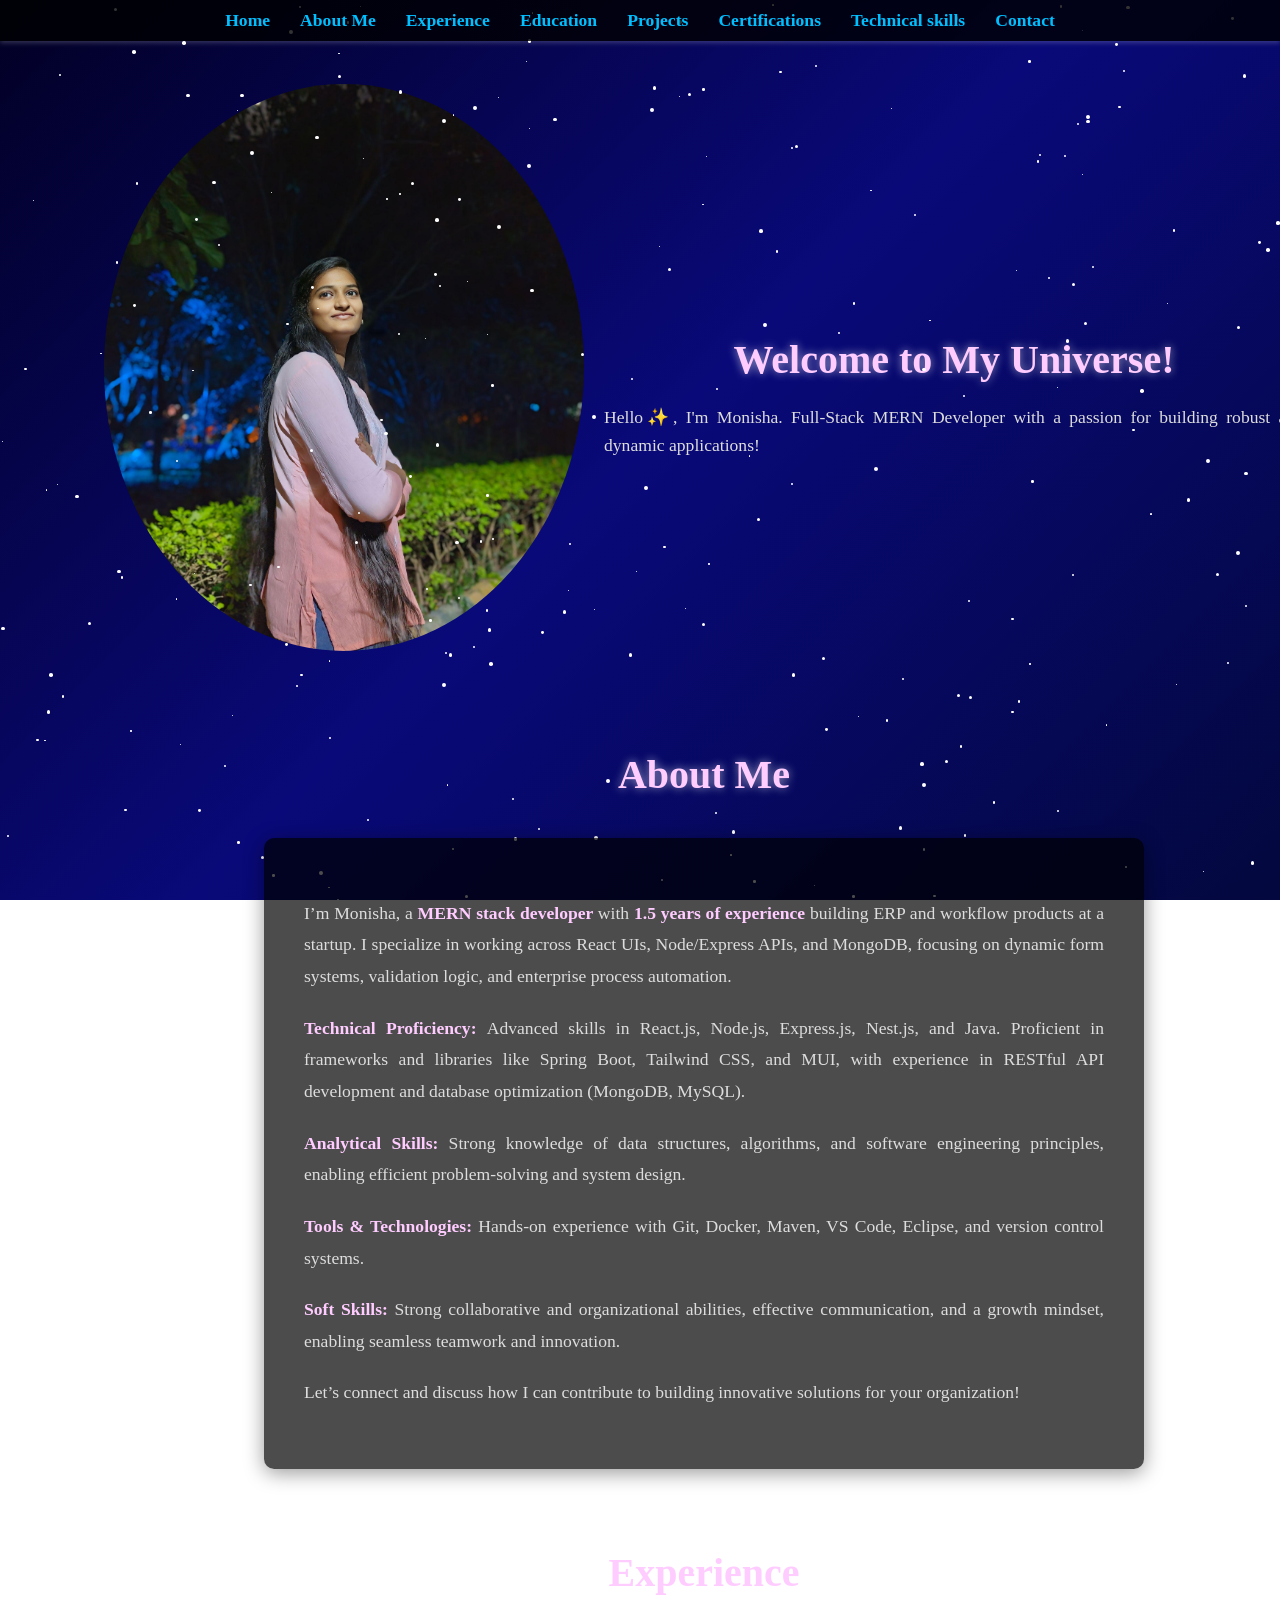
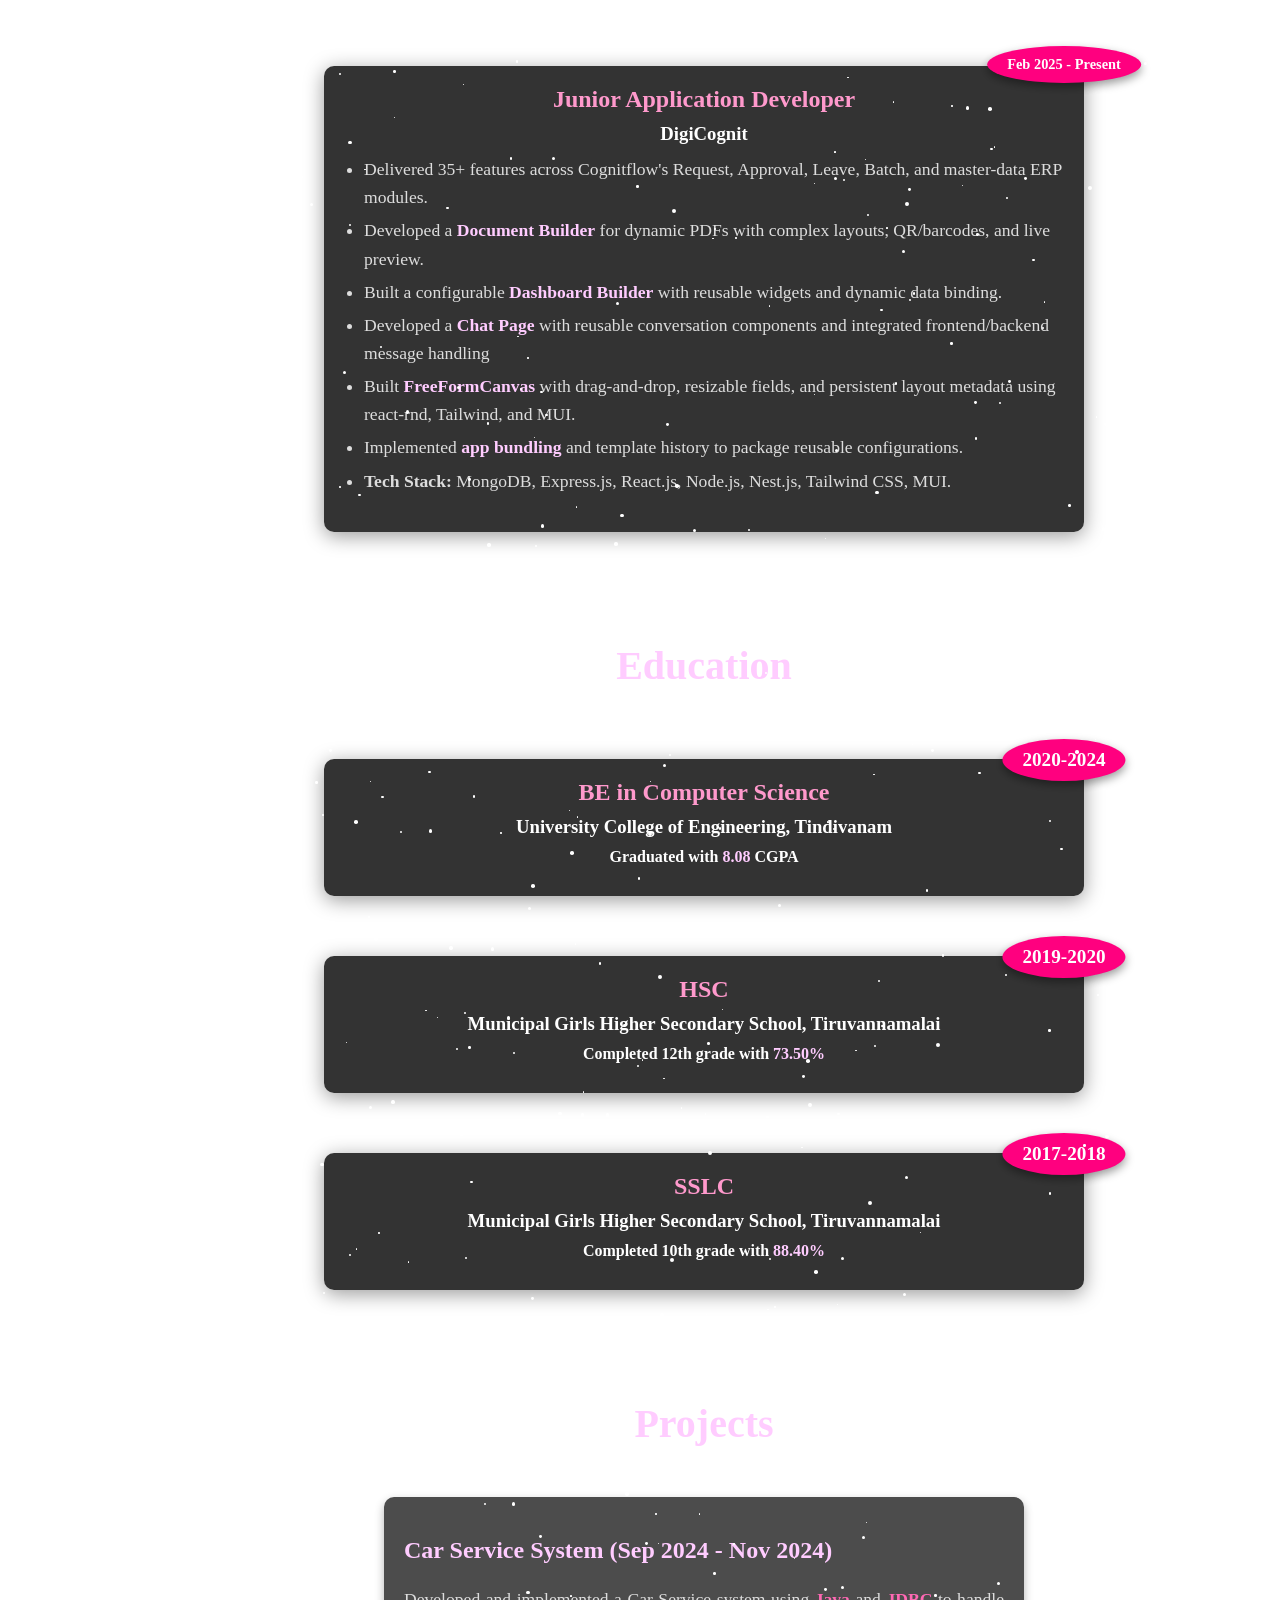
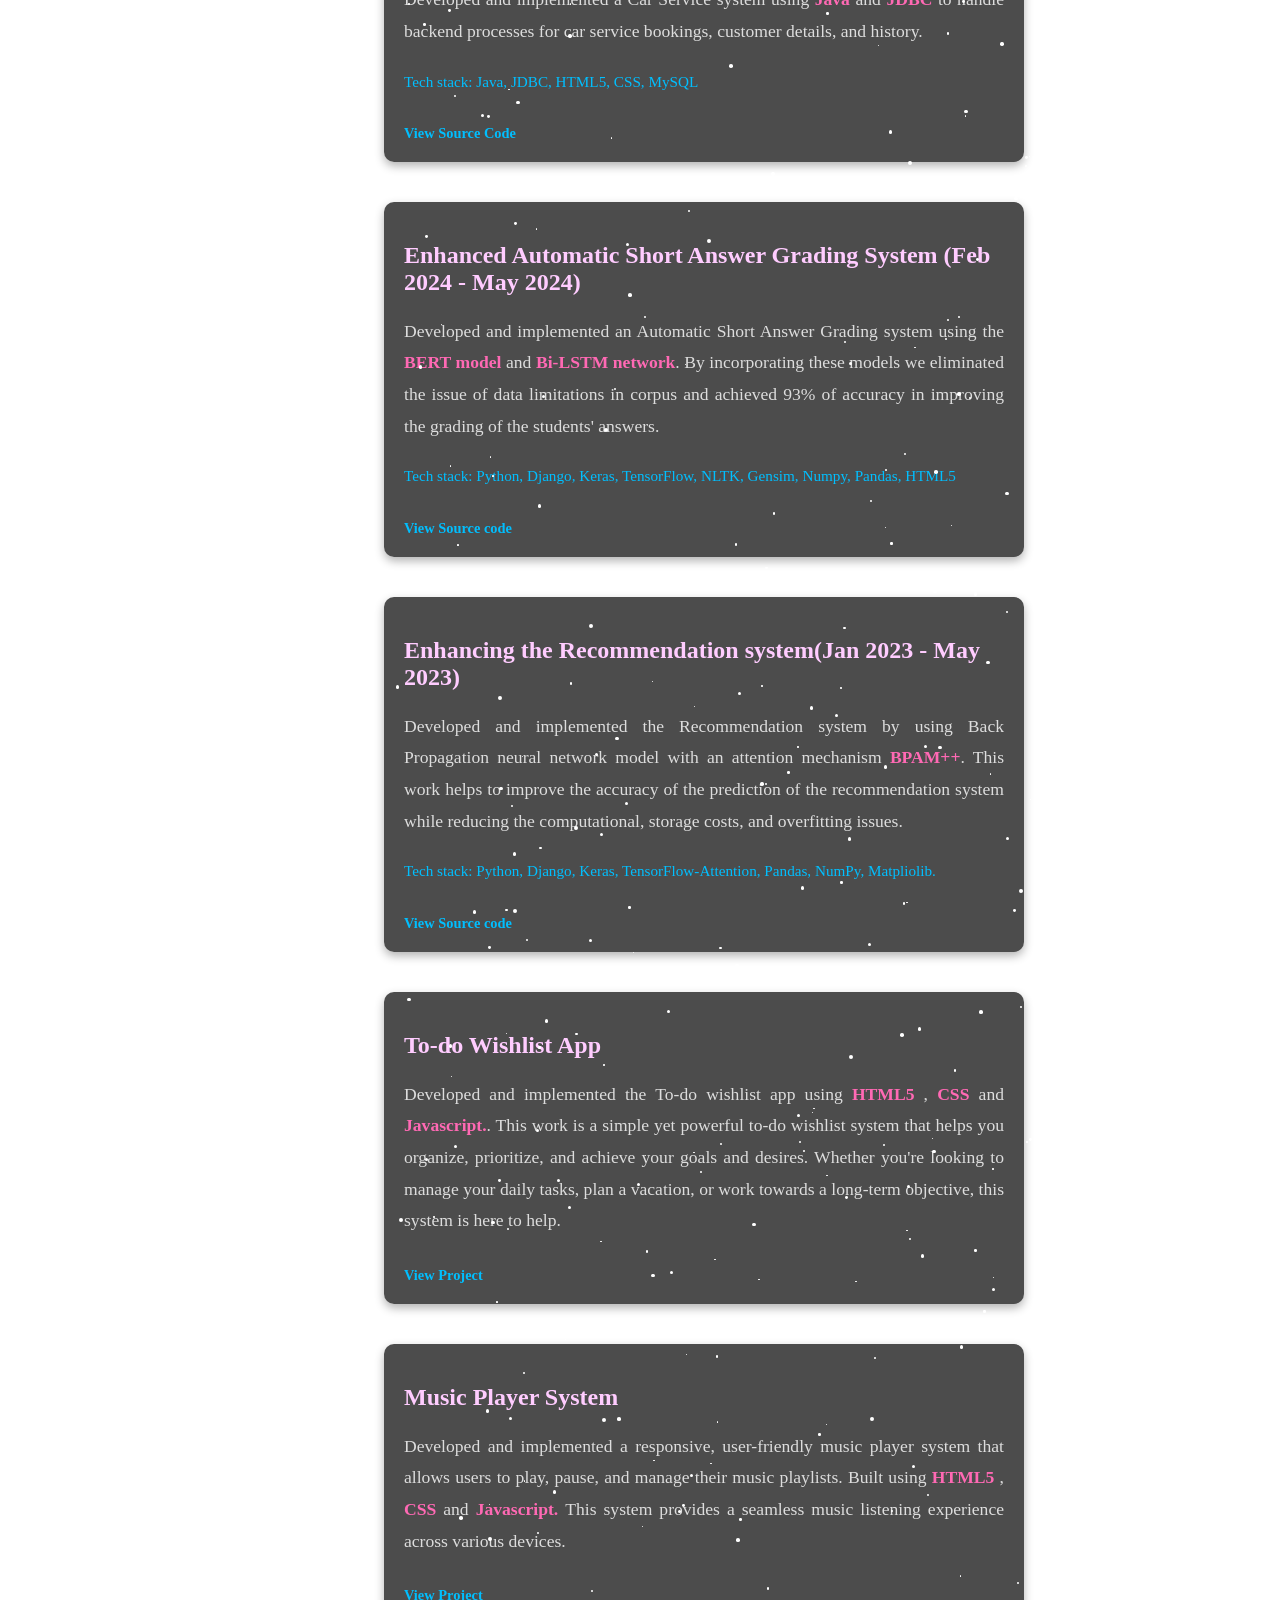
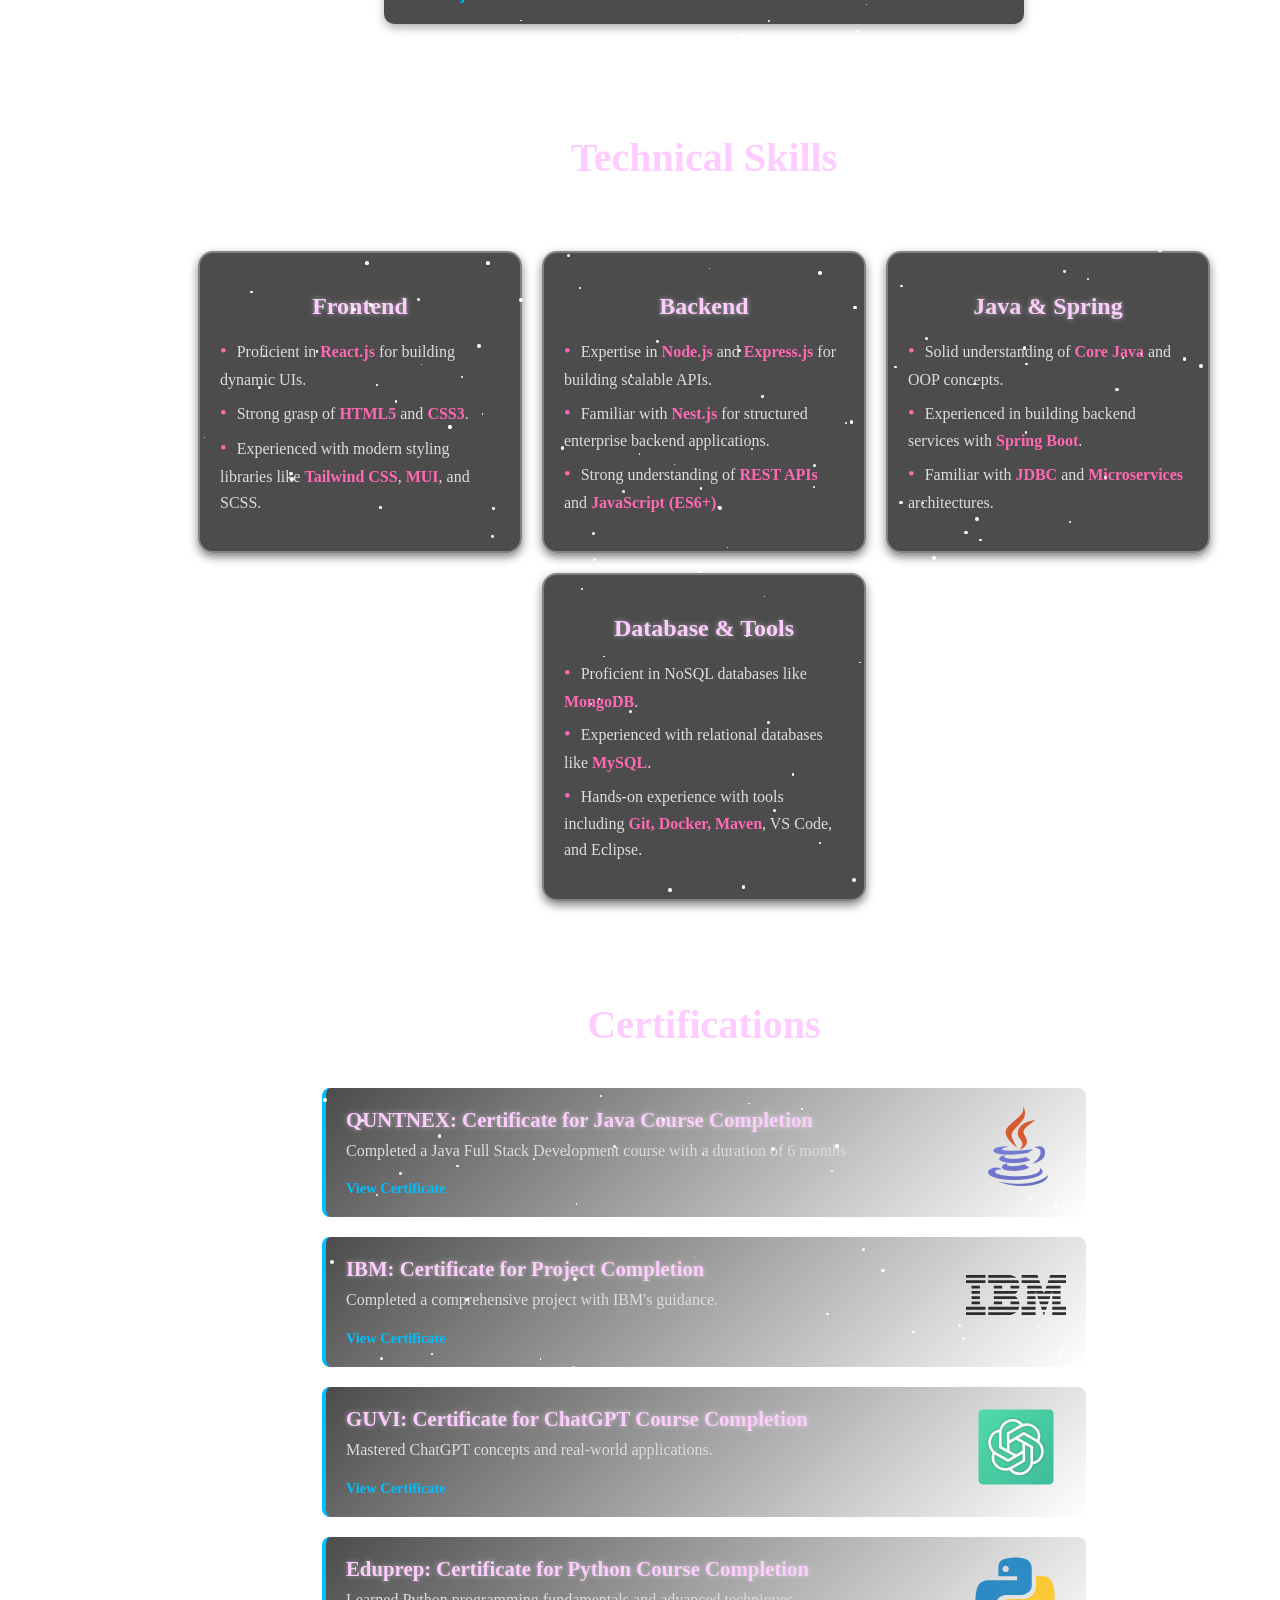
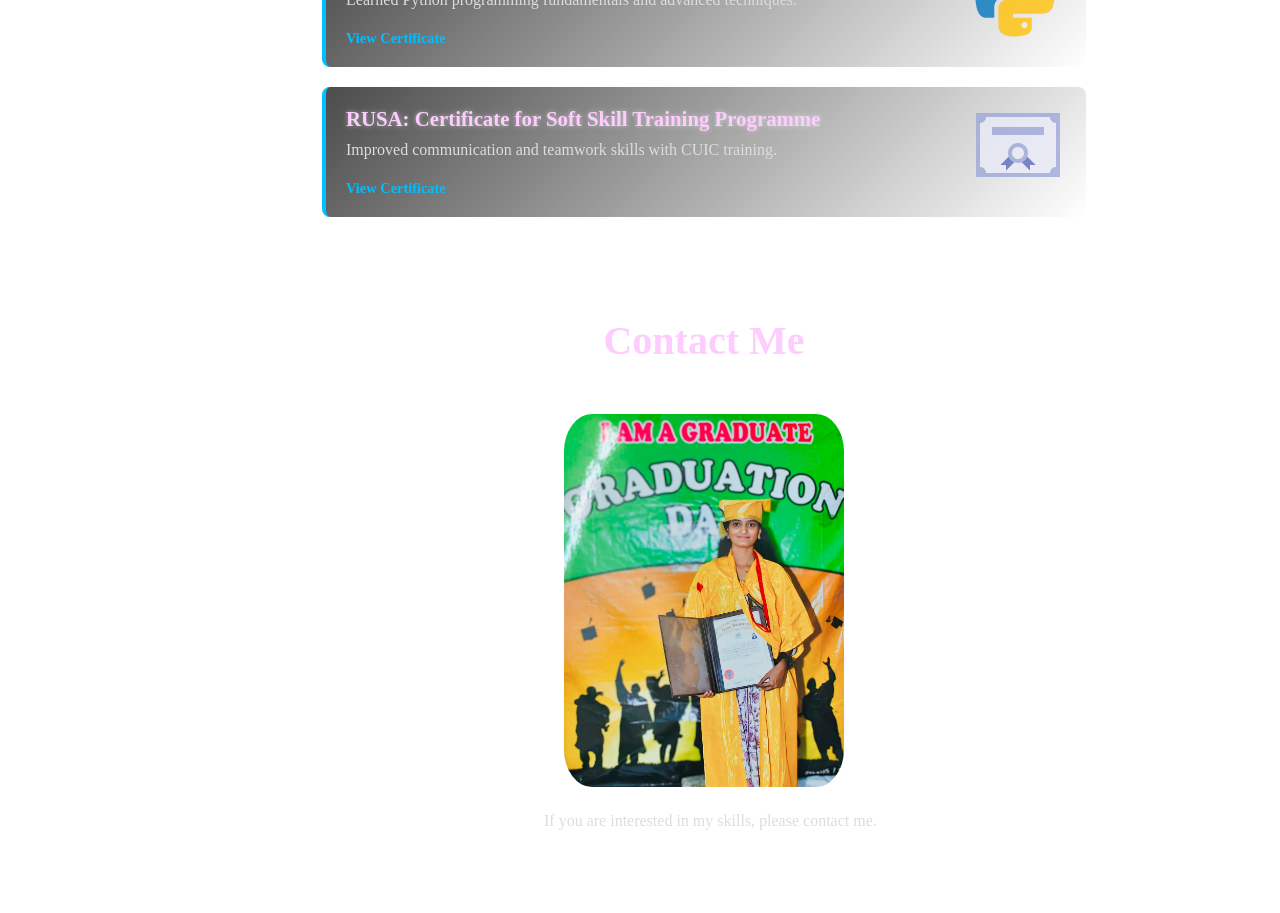
==== webapp/index.html @ 0bc8ee3b "Initial commit" ====
<!DOCTYPE html>
<html lang="en">
<head>
    <meta charset="UTF-8">
    <meta name="viewport" content="width=device-width, initial-scale=1.0">
    <title>Galaxy Themed Portfolio</title>
    <link rel="stylesheet" href="style1.css">
    <link href="https://fonts.googleapis.com/css2?family=Raleway:wght@400;600&family=Roboto:wght@300;400&display=swap" rel="stylesheet">
    <link rel="stylesheet" href="https://cdnjs.cloudflare.com/ajax/libs/font-awesome/4.7.0/css/font-awesome.min.css">

</head>
<body>

    <!-- Navigation -->
  <nav>
        <a href="#index">Home</a>
        <a href="#about">About Me</a>
        <a href="#experience">Experience</a>
        <a href="#education">Education</a>
        <a href="#projects">Projects</a>
        <a href="#certifications">Certifications</a>
        <a href="#skills">Technical skills</a>
        <a href="#contact">Contact</a>
    </nav>
<section id="home">
   
    <section id="index">
        
        <img src="monipf3.jpeg" alt="Your Picture">
        <div>
            <h1 class="moveh">Welcome to My Universe!</h1>
            <p class="movep">        Hello✨, I'm Monisha. Full-Stack MERN Developer with a passion for building robust and dynamic applications!</p>
        </div>
    </section>

    <section id="about">
        <h1 class="about">About Me</h1>

    <!-- Main Content -->
    <div class="content">
       
        <p>I’m Monisha, a <span class="highlight">MERN stack developer </span> with <span class="highlight"> 1.5 years of experience</span> building ERP and workflow products at a startup. I specialize in working across React UIs, Node/Express APIs, and MongoDB, focusing on dynamic form systems, validation logic, and enterprise process automation.</p>

        <p><span class="highlight">Technical Proficiency: </span>Advanced skills in React.js, Node.js, Express.js, Nest.js, and Java. Proficient in frameworks and libraries like Spring Boot, Tailwind CSS, and MUI, with experience in RESTful API development and database optimization (MongoDB, MySQL).</p>
        
        <p><span class="highlight">Analytical Skills: </span>Strong knowledge of data structures, algorithms, and software engineering principles, enabling efficient problem-solving and system design.</p>
        
        <p><span class="highlight">Tools & Technologies:</span> Hands-on experience with Git, Docker, Maven, VS Code, Eclipse, and version control systems.</p>
        
        <p><span class="highlight">Soft Skills: </span>Strong collaborative and organizational abilities, effective communication, and a growth mindset, enabling seamless teamwork and innovation.</p>
        
        <p>Let’s connect and discuss how I can contribute to building innovative solutions for your organization!</p>
    </div>
    </section>

    <section id="experience">
        <h1>Experience</h1>
        <div class="timeline">
            <div class="timeline-item">
                <div class="year-box" style="font-size: 0.9rem;">Feb 2025 - Present</div>
                <div class="timeline-box">
                    <div class="timeline-content">
                        <h2>Junior Application Developer</h2>
                        <h3>DigiCognit</h3>
                        <ul style="text-align: left; padding-left: 20px; font-size: 1.1rem; line-height: 1.6; color: #ddd; margin-top: 10px;">
                            <li style="margin-bottom: 5px;">Delivered 35+ features across Cognitflow's Request, Approval, Leave, Batch, and master-data ERP modules.</li>
                            <li style="margin-bottom: 5px;">Developed a <span class="highlight">Document Builder</span> for dynamic PDFs with complex layouts, QR/barcodes, and live preview.</li>
                            <li style="margin-bottom: 5px;">Built a configurable <span class="highlight">Dashboard Builder</span> with reusable widgets and dynamic data binding.</li>
                            <li style="margin-bottom: 5px;"> Developed a <span class="highlight">Chat Page</span> with reusable conversation components and
integrated frontend/backend message handling</li>
                            <li style="margin-bottom: 5px;">Built <span class="highlight">FreeFormCanvas</span> with drag-and-drop, resizable fields, and persistent layout metadata using react-rnd, Tailwind, and MUI.</li>
                            <li style="margin-bottom: 5px;">Implemented <span class="highlight">app bundling</span> and template history to package reusable configurations.</li>
                            <li><strong>Tech Stack:</strong> MongoDB, Express.js, React.js, Node.js, Nest.js, Tailwind CSS, MUI.</li>
                        </ul>
                    </div>
                </div>
            </div>
        </div>
    </section>

    <section id="education">
        <h1>Education</h1>

        <!-- Timeline -->
        <div class="timeline">
            <div class="timeline-item">
                <div class="year-box">2020-2024</div>
                <div class="timeline-box">
                    <div class="timeline-content">
                        <h2>BE in Computer Science</h2>
                        <h3>University College of Engineering, Tindivanam</h3>
                        <h4>Graduated with <span class="highlight">8.08</span> CGPA</h4>
                    </div>
                </div>
            </div>
            <div class="timeline-item">
                <div class="year-box">2019-2020</div>
                <div class="timeline-box">
                    <div class="timeline-content">
                        <h2>HSC</h2>
                        <h3>Municipal Girls Higher Secondary School, Tiruvannamalai</h3>
                        <h4>Completed 12th grade with <span class="highlight">73.50%</span></h4>
                    </div>
                </div>
            </div>
            <div class="timeline-item">
                <div class="year-box">2017-2018</div>
                <div class="timeline-box">
                    <div class="timeline-content">
                        <h2>SSLC</h2>
                        <h3>Municipal Girls Higher Secondary School, Tiruvannamalai</h3>
                        <h4>Completed 10th grade with <span class="highlight">88.40%</span></h4>
                    </div>
                </div>
            </div>
        </div>
    </div>

    </section>

    <section id="projects">
         <!-- Header -->
    <h1>Projects</h1>

    <!-- Project Details -->
    <div class="projects">
        <!-- Repeatable Project Boxes -->
        <div class="project-box">
            <h2>Car Service System (Sep 2024 - Nov 2024)</h2>
            <p>Developed and implemented a Car Service system using <span class="highlight">Java</span> and <span class="highlight">JDBC</span> to handle backend processes for car service bookings, customer details, and history.</p>
            <p class="tech-stack">Tech stack: Java, JDBC, HTML5, CSS, MySQL</p>
            <a href="https://github.com/MONISHAS-27/car-service-system" target="_blank">View Source Code</a>
        </div>
        <div class="project-box">
            <h2>Enhanced Automatic Short Answer Grading System (Feb 2024 - May 2024)</h2>
            <p>Developed and implemented an Automatic Short Answer Grading system using the <span class="highlight">BERT model</span> and <span class="highlight">Bi-LSTM network</span>. By incorporating these models we eliminated the issue of data limitations in corpus and achieved 93% of accuracy in improving the grading of the students' answers.</p>
            <p class="tech-stack">Tech stack: Python, Django, Keras, TensorFlow, NLTK, Gensim, Numpy, Pandas, HTML5</p>
            <a href="https://github.com/MONISHAS-27/Automatic-short-answer-grading-system" target="_blank">View Source code</a>
        </div>
        
        <div class="project-box">
            <h2>Enhancing the Recommendation system(Jan 2023 - May 2023)</h2>
            <p>Developed and implemented the Recommendation system by using Back Propagation neural network 
model with an attention mechanism <span class="highlight">BPAM++</span>. This work helps to improve the accuracy of the prediction of the 
recommendation system while reducing the computational, storage costs, and overfitting issues.</p>
            <p class="tech-stack">Tech stack: Python, Django, Keras, TensorFlow-Attention, Pandas, NumPy, Matpliolib.</p>
            <a href="https://github.com/MONISHAS-27/Recommendation-system-using-BPAM-" target="_blank">View Source code</a>
        </div>
        <div class="project-box">
            <h2>To-do Wishlist App</h2>
            <p>Developed and implemented the To-do wishlist app using <span class="highlight">HTML5</span> , <span class="highlight">CSS</span> and <span class="highlight">Javascript.</span>. This work is a simple yet powerful to-do wishlist system that helps you organize, prioritize, and achieve your goals and desires. Whether you're looking to manage your daily tasks, plan a vacation, or work towards a long-term objective, this system is here to help.</p>
            
            <a href="https://to-do-wishlist-project.surge.sh/" target="_blank">View Project</a>
        </div>
        <div class="project-box">
            <h2>Music Player System</h2>
            <p>Developed and implemented a responsive, user-friendly music player system that allows users to play, pause, and manage their music playlists. Built using <span class="highlight">HTML5</span> , <span class="highlight">CSS</span> and <span class="highlight">Javascript. </span>This system provides a seamless music listening experience across various devices.</p>
            
            <a href="https://to-do-wishlist-project.surge.sh/" target="_blank">View Project</a>
        </div>
    </div>

    </section>

    <section id="skills">

        <h1>Technical Skills</h1>

        <div class="skills-container">
            <div class="skill-card">
                <h2>Frontend</h2>
                <ul>
                    <li>Proficient in <span class="highlight">React.js</span> for building dynamic UIs.</li>
                    <li>Strong grasp of <span class="highlight">HTML5</span> and <span class="highlight">CSS3</span>.</li>
                    <li>Experienced with modern styling libraries like <span class="highlight">Tailwind CSS</span>, <span class="highlight">MUI</span>, and SCSS.</li>
                </ul>
            </div>
            <div class="skill-card">
                <h2>Backend</h2>
                <ul>
                    <li>Expertise in <span class="highlight">Node.js</span> and <span class="highlight">Express.js</span> for building scalable APIs.</li>
                    <li>Familiar with <span class="highlight">Nest.js</span> for structured enterprise backend applications.</li>
                    <li>Strong understanding of <span class="highlight">REST APIs</span> and <span class="highlight">JavaScript (ES6+)</span>.</li>
                </ul>
            </div>
            <div class="skill-card">
                <h2>Java & Spring</h2>
                <ul>
                    <li>Solid understanding of <span class="highlight">Core Java</span> and OOP concepts.</li>
                    <li>Experienced in building backend services with <span class="highlight">Spring Boot</span>.</li>
                    <li>Familiar with <span class="highlight">JDBC</span> and <span class="highlight">Microservices</span> architectures.</li>
                </ul>
            </div>
            <div class="skill-card">
                <h2>Database & Tools</h2>
                <ul>
                    <li>Proficient in NoSQL databases like <span class="highlight">MongoDB</span>.</li>
                    <li>Experienced with relational databases like <span class="highlight">MySQL</span>.</li>
                    <li>Hands-on experience with tools including <span class="highlight">Git, Docker, Maven</span>, VS Code, and Eclipse.</li>
                </ul>
            </div>
        </div>
    </section>

    <section id="certifications">
<!-- Header -->
<h1>Certifications</h1>

<!-- Certifications Section -->
<div class="certifications">
    <div class="certificate-item">
    <span class="certificate-icon"><img src="icons8-java-96.png"></span>
    <h2>QUNTNEX: Certificate for Java Course Completion </h2>
    <p>Completed a Java Full Stack Development course with a duration of 6 months </p>
    <a href="https://drive.google.com/file/d/17lhUAtap_95mDHGLfdUYsg3F2-5M_X5c/view" target="_blank">View Certificate</a>
</div> 

<div class="certificate-item">
    <span class="certificate-icon"><svg xmlns="http://www.w3.org/2000/svg" x="0px" y="0px" width="100" height="100" viewBox="0 0 50 50">
<path d="M 0 14.007813 L 9.734375 14.007813 L 9.734375 15.378906 L 0 15.378906 Z M 21.589844 14.007813 L 11.128906 14.007813 L 11.128906 15.378906 L 25.074219 15.378906 L 24.855469 15.167969 L 24.574219 14.964844 L 24.28125 14.761719 L 23.960938 14.59375 L 23.644531 14.441406 L 23.324219 14.3125 L 22.980469 14.199219 L 22.632813 14.125 L 22.292969 14.0625 L 21.953125 14.007813 Z M 27.816406 14.007813 L 27.816406 15.378906 L 36.214844 15.378906 L 35.730469 14.007813 Z M 42.160156 14.007813 L 41.675781 15.378906 L 50 15.378906 L 50 14.007813 Z M 0 16.675781 L 0 18.023438 L 9.734375 18.023438 L 9.734375 16.675781 Z M 2.78125 19.316406 L 2.78125 20.695313 L 6.941406 20.695313 L 6.941406 19.316406 Z M 2.78125 21.96875 L 2.78125 23.351563 L 6.941406 23.351563 L 6.941406 21.96875 Z M 26.058594 16.675781 L 11.128906 16.675781 L 11.128906 18.023438 L 26.578125 18.023438 L 26.414063 17.480469 L 26.285156 17.125 L 26.132813 16.804688 Z M 13.910156 19.316406 L 13.910156 20.695313 L 18.066406 20.695313 L 18.066406 19.316406 Z M 26.707031 19.316406 L 22.253906 19.316406 L 22.253906 20.695313 L 26.480469 20.695313 L 26.519531 20.578125 L 26.601563 20.238281 L 26.65625 19.890625 L 26.695313 19.535156 Z M 25.890625 21.96875 L 13.910156 21.96875 L 13.910156 23.351563 L 24.574219 23.351563 L 24.808594 23.195313 L 25.074219 22.964844 L 25.316406 22.710938 L 25.542969 22.445313 L 25.761719 22.164063 Z M 27.816406 16.675781 L 27.816406 18.023438 L 37.144531 18.023438 L 36.660156 16.675781 Z M 50 16.675781 L 41.226563 16.675781 L 40.757813 18.023438 L 50 18.023438 Z M 30.601563 19.316406 L 30.601563 20.695313 L 38.0625 20.695313 L 37.578125 19.316406 Z M 47.289063 19.316406 L 40.296875 19.316406 L 39.820313 20.695313 L 47.289063 20.695313 Z M 35.210938 23.347656 L 42.695313 23.347656 L 43.117188 22.121094 L 43.117188 23.347656 L 47.289063 23.347656 L 47.289063 21.96875 L 39.378906 21.96875 L 38.945313 23.195313 L 38.511719 21.96875 L 30.601563 21.96875 L 30.601563 23.347656 L 34.773438 23.347656 L 34.773438 22.113281 Z M 0 32.601563 L 0 33.992188 L 9.734375 33.992188 L 9.734375 32.601563 Z M 0 29.929688 L 0 31.320313 L 9.734375 31.320313 L 9.734375 29.929688 Z M 2.78125 24.636719 L 2.78125 26.003906 L 6.941406 26.003906 L 6.941406 24.636719 Z M 2.78125 27.289063 L 2.78125 28.667969 L 6.941406 28.667969 L 6.941406 27.289063 Z M 24.574219 24.636719 L 13.910156 24.636719 L 13.910156 26.003906 L 25.890625 26.003906 L 25.761719 25.839844 L 25.542969 25.558594 L 25.316406 25.289063 L 25.074219 25.03125 L 24.804688 24.804688 Z M 13.910156 27.289063 L 13.910156 28.667969 L 18.066406 28.667969 L 18.066406 27.289063 Z M 26.480469 27.289063 L 22.253906 27.289063 L 22.253906 28.667969 L 26.707031 28.667969 L 26.699219 28.460938 L 26.65625 28.105469 L 26.605469 27.765625 L 26.519531 27.421875 Z M 26.578125 29.929688 L 11.128906 29.929688 L 11.128906 31.320313 L 26.058594 31.320313 L 26.132813 31.199219 L 26.285156 30.875 L 26.414063 30.542969 L 26.519531 30.210938 Z M 25.074219 32.601563 L 11.128906 32.601563 L 11.128906 33.992188 L 21.539063 33.992188 L 21.898438 33.976563 L 22.253906 33.9375 L 22.585938 33.875 L 22.929688 33.800781 L 23.277344 33.679688 L 23.59375 33.558594 L 23.914063 33.402344 L 24.234375 33.234375 L 24.523438 33.042969 L 24.808594 32.824219 Z M 30.601563 24.636719 L 30.601563 26.003906 L 34.773438 26.003906 L 34.773438 24.636719 Z M 41.765625 26.003906 L 42.246094 24.636719 L 35.640625 24.636719 L 36.109375 26.003906 Z M 43.117188 24.636719 L 43.117188 26.003906 L 47.289063 26.003906 L 47.289063 24.636719 Z M 30.601563 27.289063 L 30.601563 28.667969 L 34.773438 28.667969 L 34.773438 27.289063 Z M 41.34375 27.289063 L 36.546875 27.289063 L 37.019531 28.667969 L 40.871094 28.667969 Z M 43.117188 27.289063 L 43.117188 28.667969 L 47.289063 28.667969 L 47.289063 27.289063 Z M 27.816406 29.929688 L 27.816406 31.320313 L 34.773438 31.320313 L 34.773438 29.929688 Z M 40.433594 29.929688 L 37.449219 29.929688 L 37.925781 31.320313 L 39.964844 31.320313 Z M 43.117188 29.929688 L 43.117188 31.320313 L 50 31.320313 L 50 29.929688 Z M 27.816406 32.601563 L 27.816406 33.992188 L 34.773438 33.992188 L 34.773438 32.601563 Z M 43.117188 32.601563 L 43.117188 33.992188 L 50 33.992188 L 50 32.601563 Z M 39.042969 33.992188 L 39.519531 32.605469 L 38.371094 32.605469 L 38.839844 33.992188 Z"></path>
</svg></span>
    <h2>IBM: Certificate for Project Completion</h2>
    <p>Completed a comprehensive project with IBM's guidance.</p>
    <a href="https://drive.google.com/file/d/17U19Or9kmgPlk0DOaHFHWe9cW66YBGJh/view" target="_blank">View Certificate</a>
</div>

<div class="certificate-item">
    <span class="certificate-icon"><svg xmlns="http://www.w3.org/2000/svg" x="0px" y="0px" width="100" height="100" viewBox="0 0 48 48">
<linearGradient id="w17wr4HO9wItDezz_rq6ha_ka3InxFU3QZa_gr1" x1="3.842" x2="46.225" y1="4.692" y2="45.288" gradientUnits="userSpaceOnUse"><stop offset="0" stop-color="#32de9f"></stop><stop offset="1" stop-color="#0ea982"></stop></linearGradient><path fill="url(#w17wr4HO9wItDezz_rq6ha_ka3InxFU3QZa_gr1)" d="M40,6H8C6.895,6,6,6.895,6,8v32c0,1.105,0.895,2,2,2h32c1.105,0,2-0.895,2-2V8	C42,6.895,41.105,6,40,6z"></path><path d="M37.599,24.232c-0.314-1.173-0.922-2.245-1.765-3.12c0.647-1.78,0.48-3.782-0.466-5.422	c-0.961-1.664-2.512-2.854-4.368-3.352c-0.606-0.162-1.229-0.244-1.852-0.244c-0.584,0-1.167,0.072-1.736,0.214	C26.193,10.857,24.377,10,22.487,10c-3.222,0-6.012,2.116-6.901,5.188c-1.893,0.331-3.504,1.455-4.467,3.122	c-0.961,1.663-1.216,3.602-0.719,5.458c0.315,1.176,0.923,2.248,1.767,3.122c-0.647,1.78-0.481,3.782,0.464,5.419	c0.961,1.664,2.512,2.854,4.368,3.352c0.614,0.164,1.244,0.248,1.872,0.248c0.563,0,1.139-0.074,1.715-0.219	c1.228,1.473,3.005,2.31,4.926,2.31c3.227,0,6.019-2.121,6.905-5.198c1.889-0.328,3.503-1.448,4.463-3.112	C37.842,28.026,38.097,26.088,37.599,24.232z M28.849,23.785l1.571,0.884v6.138c0,2.706-2.202,4.908-4.908,4.908	c-0.99,0-1.938-0.354-2.683-0.986l5.524-3.189c0.357-0.207,0.576-0.591,0.571-1.002L28.849,23.785z M15.876,24.996l5.886,3.311	l-1.552,0.919l-5.315-3.069c-1.135-0.655-1.948-1.713-2.287-2.98c-0.339-1.266-0.165-2.589,0.491-3.724	c0.502-0.869,1.268-1.503,2.195-1.828V24C15.294,24.411,15.517,24.793,15.876,24.996z M14.125,28.351l5.523,3.189	c0.173,0.1,0.371,0.153,0.571,0.153c0.205,0,0.406-0.055,0.583-0.16l5.811-3.442l0.02,1.803l-5.316,3.069	c-0.748,0.432-1.593,0.661-2.445,0.661c-0.429,0-0.86-0.057-1.28-0.17c-1.266-0.339-2.324-1.151-2.98-2.286	C14.118,30.311,13.95,29.313,14.125,28.351z M21.419,22.548l2.548-1.509l2.582,1.452l0.033,2.961l-2.548,1.509l-2.582-1.452	L21.419,22.548z M19.151,24.215l-1.571-0.884v-6.138c0-2.706,2.202-4.908,4.908-4.908c0.99,0,1.939,0.353,2.684,0.985l-5.525,3.189	c-0.357,0.207-0.576,0.591-0.571,1.002L19.151,24.215z M32.124,23.004l-5.886-3.311l1.552-0.919l5.315,3.069	c1.135,0.655,1.948,1.713,2.287,2.98c0.339,1.266,0.165,2.589-0.491,3.724c-0.495,0.858-1.275,1.503-2.195,1.832V24	C32.706,23.589,32.483,23.207,32.124,23.004z M33.873,19.647l-5.519-3.187c-0.174-0.1-0.371-0.152-0.571-0.152	c-0.204,0-0.405,0.055-0.581,0.158l-5.813,3.443l-0.02-1.803l5.316-3.069c0.748-0.432,1.593-0.66,2.446-0.66	c0.429,0,0.859,0.057,1.279,0.169c1.265,0.339,2.323,1.151,2.979,2.286C33.881,17.686,34.048,18.684,33.873,19.647z" opacity=".07"></path><path d="M38.082,24.102c-0.31-1.156-0.885-2.22-1.679-3.112c0.578-1.842,0.366-3.872-0.602-5.55	c-1.028-1.78-2.687-3.053-4.671-3.585c-0.648-0.173-1.315-0.261-1.981-0.261c-0.523,0-1.044,0.054-1.557,0.161	C26.284,10.332,24.422,9.5,22.487,9.5c-3.343,0-6.252,2.13-7.291,5.256c-1.913,0.422-3.526,1.599-4.51,3.304	c-1.028,1.779-1.301,3.852-0.768,5.838c0.31,1.158,0.887,2.223,1.681,3.114c-0.578,1.843-0.367,3.872,0.6,5.547	c1.028,1.78,2.687,3.053,4.671,3.585c0.656,0.176,1.33,0.265,2.002,0.265c0.506,0,1.02-0.055,1.535-0.164	c1.312,1.441,3.138,2.255,5.106,2.255c3.347,0,6.258-2.134,7.294-5.265c1.905-0.417,3.524-1.591,4.507-3.295	C38.341,28.16,38.614,26.087,38.082,24.102z M29.359,24.645l0.562,0.316v5.846c0,2.43-1.977,4.408-4.408,4.408	c-0.619,0-1.219-0.157-1.749-0.448l4.841-2.795c0.514-0.298,0.828-0.85,0.821-1.441L29.359,24.645z M19.397,31.973	c0.249,0.144,0.533,0.22,0.821,0.22c0.294,0,0.584-0.079,0.838-0.23l5.066-3.001l0.007,0.645l-5.062,2.922	c-0.672,0.389-1.431,0.594-2.195,0.594c-0.385,0-0.772-0.051-1.15-0.153c-1.137-0.304-2.087-1.034-2.676-2.054	c-0.309-0.535-0.473-1.133-0.487-1.738L19.397,31.973z M15.63,25.431l5.132,2.887l-0.555,0.329l-5.062-2.923	c-1.02-0.589-1.749-1.539-2.054-2.676c-0.304-1.137-0.148-2.325,0.441-3.344c0.314-0.544,0.745-0.982,1.262-1.294V24	C14.794,24.591,15.114,25.14,15.63,25.431z M21.922,22.831l2.051-1.215l2.079,1.169l0.027,2.384l-2.051,1.215l-2.079-1.169	L21.922,22.831z M18.641,23.355l-0.562-0.316v-5.846c0-2.43,1.977-4.408,4.408-4.408c0.619,0,1.219,0.157,1.75,0.447l-4.841,2.795	c-0.514,0.298-0.828,0.85-0.821,1.441L18.641,23.355z M32.37,22.569l-5.132-2.887l0.555-0.329l5.062,2.923	c1.02,0.588,1.749,1.539,2.054,2.676c0.304,1.137,0.148,2.325-0.441,3.344c-0.309,0.536-0.745,0.978-1.262,1.292V24	C33.206,23.409,32.886,22.86,32.37,22.569z M28.603,16.027c-0.251-0.144-0.534-0.219-0.821-0.219c-0.293,0-0.582,0.078-0.834,0.227	l-5.07,3.003l-0.007-0.645l5.062-2.922c0.672-0.388,1.431-0.593,2.196-0.593c0.385,0,0.772,0.051,1.15,0.152	c1.136,0.304,2.086,1.033,2.675,2.053c0.308,0.533,0.471,1.131,0.484,1.737L28.603,16.027z" opacity=".05"></path><path fill="#fff" d="M37.116,24.361c-0.325-1.215-0.976-2.284-1.868-3.126c0.729-1.713,0.619-3.68-0.313-5.295	c-0.894-1.548-2.337-2.656-4.064-3.118c-1.216-0.325-2.468-0.297-3.644,0.057c-1.121-1.49-2.865-2.379-4.739-2.379	c-3.154,0-5.799,2.196-6.503,5.137c-0.006,0.001-0.012-0.002-0.019-0.001c-1.866,0.231-3.474,1.298-4.413,2.924	c-0.894,1.548-1.131,3.352-0.669,5.079c0.326,1.216,0.977,2.286,1.87,3.128c-0.729,1.714-0.624,3.673,0.311,5.293	c0.894,1.548,2.337,2.656,4.064,3.119c0.576,0.154,1.162,0.231,1.743,0.231c0.645,0,1.283-0.104,1.901-0.289	c1.12,1.493,2.858,2.381,4.74,2.381c3.157,0,5.804-2.2,6.506-5.145c1.851-0.225,3.491-1.29,4.43-2.915	C37.342,27.892,37.579,26.088,37.116,24.361z M30.538,14.063c1.396,0.373,2.561,1.269,3.283,2.519	c0.674,1.168,0.799,2.571,0.366,3.836c-0.064-0.04-0.124-0.084-0.189-0.122l-5.894-3.403c-0.201-0.115-0.449-0.114-0.649,0.004	l-6.556,3.883l-0.033-2.962l5.569-3.215C27.685,13.881,29.143,13.691,30.538,14.063z M27.045,22.197l0.04,3.538l-3.045,1.803	l-3.085-1.735l-0.04-3.538l3.045-1.803L27.045,22.197z M17.08,17.193c0-2.982,2.426-5.408,5.408-5.408	c1.356,0,2.631,0.589,3.509,1.599c-0.067,0.036-0.138,0.066-0.204,0.105l-5.895,3.403c-0.201,0.116-0.324,0.332-0.321,0.564	l0.085,7.619l-2.581-1.452L17.08,17.193z M12.125,23.306c-0.373-1.395-0.181-2.853,0.541-4.103c0.681-1.18,1.815-1.976,3.14-2.233	c-0.003,0.075-0.012,0.148-0.012,0.224V24c0,0.232,0.125,0.446,0.328,0.561l6.64,3.735l-2.548,1.509l-5.568-3.216	C13.394,25.868,12.499,24.702,12.125,23.306z M17.462,33.937c-1.396-0.374-2.561-1.269-3.283-2.519	c-0.677-1.173-0.803-2.572-0.368-3.838c0.065,0.041,0.126,0.086,0.192,0.124l5.894,3.403c0.099,0.057,0.21,0.086,0.321,0.086	c0.114,0,0.227-0.03,0.328-0.09l6.556-3.883l0.033,2.962l-5.569,3.215C20.316,34.119,18.858,34.311,17.462,33.937z M30.92,30.807	c0,2.982-2.426,5.408-5.408,5.408c-1.362,0-2.632-0.591-3.509-1.603c0.067-0.036,0.139-0.063,0.206-0.102l5.895-3.403	c0.201-0.116,0.324-0.332,0.321-0.564l-0.086-7.618l2.581,1.452V30.807z M35.334,28.797c-0.679,1.176-1.826,1.984-3.14,2.239	c0.003-0.077,0.012-0.152,0.012-0.229V24c0-0.232-0.125-0.446-0.328-0.561l-6.64-3.735l2.548-1.509l5.568,3.216	c1.251,0.722,2.146,1.888,2.52,3.283C36.248,26.089,36.056,27.547,35.334,28.797z"></path>
</svg></span>
    <h2>GUVI: Certificate for ChatGPT Course Completion</h2>
    <p>Mastered ChatGPT concepts and real-world applications.</p>
    <a href="https://drive.google.com/file/d/1mx30rPvlU2eZQPcgPeW-80hYpr29akKl/view" target="_blank">View Certificate</a>
</div>

<div class="certificate-item">
    <span class="certificate-icon"><svg xmlns="http://www.w3.org/2000/svg" x="0px" y="0px" width="100" height="100" viewBox="0 0 48 48">
<path fill="#0277BD" d="M24.047,5c-1.555,0.005-2.633,0.142-3.936,0.367c-3.848,0.67-4.549,2.077-4.549,4.67V14h9v2H15.22h-4.35c-2.636,0-4.943,1.242-5.674,4.219c-0.826,3.417-0.863,5.557,0,9.125C5.851,32.005,7.294,34,9.931,34h3.632v-5.104c0-2.966,2.686-5.896,5.764-5.896h7.236c2.523,0,5-1.862,5-4.377v-8.586c0-2.439-1.759-4.263-4.218-4.672C27.406,5.359,25.589,4.994,24.047,5z M19.063,9c0.821,0,1.5,0.677,1.5,1.502c0,0.833-0.679,1.498-1.5,1.498c-0.837,0-1.5-0.664-1.5-1.498C17.563,9.68,18.226,9,19.063,9z"></path><path fill="#FFC107" d="M23.078,43c1.555-0.005,2.633-0.142,3.936-0.367c3.848-0.67,4.549-2.077,4.549-4.67V34h-9v-2h9.343h4.35c2.636,0,4.943-1.242,5.674-4.219c0.826-3.417,0.863-5.557,0-9.125C41.274,15.995,39.831,14,37.194,14h-3.632v5.104c0,2.966-2.686,5.896-5.764,5.896h-7.236c-2.523,0-5,1.862-5,4.377v8.586c0,2.439,1.759,4.263,4.218,4.672C19.719,42.641,21.536,43.006,23.078,43z M28.063,39c-0.821,0-1.5-0.677-1.5-1.502c0-0.833,0.679-1.498,1.5-1.498c0.837,0,1.5,0.664,1.5,1.498C29.563,38.32,28.899,39,28.063,39z"></path>
</svg></span>
    <h2>Eduprep: Certificate for Python Course Completion</h2>
    <p>Learned Python programming fundamentals and advanced techniques.</p>
    <a href="https://drive.google.com/file/d/1u1Vo5YpGBoU9UnmnHOr1iC87e2JE-_5u/view" target="_blank">View Certificate</a>
</div>

<div class="certificate-item">
    <span class="certificate-icon"><img src="icons8-certificate-96.png"></span>
    <h2>RUSA: Certificate for Soft Skill Training Programme</h2>
    <p>Improved communication and teamwork skills with CUIC training.</p>
    <a href="https://drive.google.com/file/d/1b3sUSI8JYFdy1GYWTQPkL32LingnGJx-/view" target="_blank">View Certificate</a>
</div>
</div>




    <section id="contact">
        <h1>Contact Me</h1>
        <div class="contact-section">
         
          <div class="contact-container">
            <div class="left-side"   >
              <img src="sec_img.jpg"   style="border-radius: 10%; "  alt="Profile" class="profile-image">
              <p >If you are interested in my skills, please contact me.</p>
              <div class="social-icons">
                <a href="https://drive.google.com/file/d/1l56iE6Z0XwwjwxOkdE2Nz_ealQ1HOgG3/view?usp=sharing"><i class="fa fa-file"></i></a>
                <a href="https://www.linkedin.com/in/monisha-s-84903626a/"><i class="fa fa-linkedin"></i></a>
                <a href="https://github.com/MONISHAS-27?tab=repositories"><i class="fa fa-github"></i></a>
                <a href="mailto:monishas2711@gmail.com"><i class="fa fa-at"></i></a>
              </div>
            </div>
           
          </div>
        </div>
    </section>
       
    
    <script src="app.js"></script>
    
    </body>
 </html>
---- webapp/style1.css ----
/* Global Styles */
body {
   font-family: 'Times New Roman', serif;
   background: linear-gradient(
      135deg,
      #020024,
      #090979,
      #03083e
   ); /* Galaxy gradient */
   color: #fff;
   margin: 0;
   padding: 5%;
   text-align: center;

   background-size: cover; /* Ensures the image covers the entire page */
   background-repeat: no-repeat;
   background-attachment: fixed;
   content: '';
   position: absolute;
   top: 0;
   left: 0;
   width: 100%;
   height: 100%;
   /* Repeat stars across the entire page */
   z-index: -1;
}
nav {
   width: 100%;
   position: fixed;
   top: 0;
   left: 0;
   z-index: 1000;
   display: flex;
   justify-content: center;
   padding: 10px 0;
   background: rgba(0, 0, 0, 0.8);
   box-shadow: 0 2px 5px rgba(255, 255, 255, 0.2);
}

nav a {
   text-decoration: none;
   color: #00bfff;
   font-weight: 600;
   margin: 0 15px;
   font-size: 1.1em;
   transition: color 0.3s;
}

nav a:hover {
   color: #ff69b4;
}
/* Header */
h1 {
   font-family: 'Times New Roman', serif;
   font-size: 2.5rem;
   margin-top: 80px; /* Leave space for the fixed navbar */
   margin-bottom: 20px;
   color: #ffccff;
   font-weight: 600;
   text-shadow: 0 0 10px rgba(255, 255, 255, 0.6);
   text-align: center;
}
/* Star Twinkle Effect */
.star {
   position: absolute;

   background-color: white;
   border-radius: 50%;
   animation: twinkle 2s infinite ease-in-out;
}

@keyframes twinkle {
   0%,
   100% {
      opacity: 0.2;
      transform: scale(1);
   }
   50% {
      opacity: 1;
      transform: scale(1.5);
   }
}
/* Responsive Design */
@media (max-width: 768px) {
   nav a {
      font-size: 0.9em;
      margin: 0 10px;
   }

   h1 {
      font-size: 2rem;
      margin-top: 60px; /* Adjusted for smaller screens */
   }
}
@media (max-width: 480px) {
   nav {
      flex-wrap: wrap;
      padding: 5px 0;
   }

   nav a {
      margin: 5px;
      font-size: 0.8em;
   }

   h1 {
      font-size: 1.8rem;
      margin-top: 50px;
   }
}
#index {
   display: flex; /* Enables flexbox layout */
   align-items: center; /* Vertically aligns items in the center */
   max-width: 1200px; /* Optional: Sets a maximum width for the section */
   margin: 0 auto; /* Centers the section horizontally */
   padding: 20px; /* Adds some padding around the section */
}

#index img {
   max-width: 40%; 
   border-radius: 50%;/* Adjust the image width as needed */
   height: auto;
   margin-right: 20px; /* Adds space between the image and text */
}

#index div {
   flex-grow: 1; /* Allows the text div to take up remaining space */
}

/* Mobile View (Adjust breakpoint as needed) */
@media (max-width: 768px) {
   #index {
       flex-direction: column; /* Stack items vertically */
       text-align: center; /* Center text */
   }

   #index img {
       max-width: 90%; /* Adjust image width for mobile */
       margin: 0 auto 20px; /* Center the image and add space below */
       margin-top: 50px;
   }
}

/* Optional: Style the heading and paragraph */
.moveh {
   font-size: 2.5em; /* Adjust font size */
   margin-bottom: 10px;
}

.movep {
   font-size: 1.1em;
   line-height: 1.6;
   margin-left: auto;
   margin-right: auto;
}
/* About Container */
.content {
   background-color: rgba(0, 0, 0, 0.7); /* Dark semi-transparent background */
   border-radius: 10px;
   align-items: center;
   box-shadow: 0 4px 20px rgba(0, 0, 0, 0.4);
   padding: 40px;
   max-width: 800px;
   width: 100%;
   margin: 40px auto;
   position: relative;
   z-index: 1;
}
#about {
   margin-top: 5%;
}

/* Paragraph Styling */
p {
   font-size: 1.1rem;
   line-height: 1.8;
   margin: 20px 0;
   color: #ddd;
   text-align: justify;
   opacity: 0;
   animation: fadeIn 1.5s ease-out forwards;
}

.content p:nth-child(2) {
   animation-delay: 0.5s;
}

.content p:nth-child(3) {
   animation-delay: 1s;
}

/* Highlighted Words */
.highlight {
   font-weight: 600;
   color: #ffccff;
}

/* Fade In Animation */
@keyframes fadeIn {
   from {
      opacity: 0;
      transform: translateY(20px);
   }
   to {
      opacity: 1;
      transform: translateY(0);
   }
}

/* Responsive Design */
@media (max-width: 768px) {
   .content {
      padding: 20px;
   }

   p {
      font-size: 1rem;
      line-height: 1.6;
   }
}

@media (max-width: 480px) {
   .content {
      padding: 15px;
      max-width: 75%;
   }

   p {
      font-size: 0.9rem;
      line-height: 1.5;
   }
}

/* Timeline Container */
.timeline {
   display: flex;
   flex-direction: column;
   align-items: center;
   max-width: 1200px;
   margin: 40px auto;
   padding: 0 20px;
}

/* Timeline Item */
.timeline-item {
   display: flex;
   flex-direction: column;
   align-items: center; /* Center-align all items */
   margin: 30px 0;
   position: relative;
   width: 100%;
}

/* Timeline Box */
.timeline-box {
   width: 60%; /* Consistent width for boxes */
   padding: 20px;
   background: rgba(0, 0, 0, 0.8);
   border-radius: 10px;
   box-shadow: 0 4px 20px rgba(0, 0, 0, 0.4);
   transition: all 0.3s ease-in-out;
}

.timeline-item:hover {
   transform: scale(1.05);
}

/* Year Box */
.year-box {
   position: absolute;
   top: -20px;
   left: 80%;
   transform: translateX(-50%);
   background-color: #ff007f;
   padding: 10px 20px;
   border-radius: 50%;
   color: white;
   font-size: 1.2rem;
   font-weight: bold;
   box-shadow: 0 4px 10px rgba(0, 0, 0, 0.4);
}

/* Timeline Content */
.timeline-content h2,
.timeline-content h3,
.timeline-content h4 {
   align-items: center;
   margin-top: 0;
   margin-bottom: 10px;
}

/* Responsive Design */
@media (max-width: 768px) {
   .timeline-item {
      flex-direction: column;
      align-items: center;
   }

   .timeline-item:nth-child(odd) {
      flex-direction: column; /* Remove alternation for small screens */
   }

   .timeline-box {
      width: 80%; /* Full width for smaller screens */
      text-align: center;
   }

   .year-box {
      width: 20%;
      top: -15px;
      font-size: 1rem;
      padding: 8px 15px;
   }
}

@media (max-width: 480px) {
   .timeline-box {
      padding: 15px;
   }

   .year-box {
      font-size: 0.9rem;
      padding: 5px 10px;
   }
}
/* Project Section */
.projects {
   display: flex;
   flex-direction: column;
   align-items: center;
   gap: 20px;
   padding: 20px;
}

.project-box {
   background-color: rgba(0, 0, 0, 0.7); /* Slightly transparent background */
   border-radius: 10px;
   padding: 20px;
   margin: 10px 0;
   box-shadow: 0 4px 10px rgba(0, 0, 0, 0.3);
   width: 70%; /* Responsive width */
   max-width: 600px; /* Limit max width */
   text-align: left;
   transition: transform 0.3s ease, box-shadow 0.3s ease;
}

.project-box:hover {
   transform: scale(1.05); /* Slightly enlarge on hover */
   box-shadow: 0 6px 20px rgba(255, 255, 255, 0.4);
}

.project-box h2 {
   font-size: 1.5rem;
   color: #ffccff;
   margin-bottom: 10px;
}

.project-box a {
   display: inline-block;
   margin-top: 10px;
   font-size: 0.9rem;
   text-decoration: none;
   color: #00bfff;
   font-weight: 600;
   transition: color 0.3s;
}

.project-box a:hover {
   color: #ff69b4;
}

.project-box .highlight {
   font-weight: 600;
   color: #ff69b4;
}

.project-box .tech-stack {
   font-size: 0.95rem;
   color: #00bfff;
   margin-top: 10px;
}

/* Responsive Design */
@media (max-width: 768px) {
   .project-box {
      width: 150%; /* Take more width for smaller screens */
      padding: 15px;
   }

   .project-box h2 {
      font-size: 1.3rem;
   }

   .project-box .tech-stack {
      font-size: 0.85rem;
   }
}

@media (max-width: 480px) {
   .project-box {
      width: 85%;
      padding: 10px;
   }

   .project-box h2 {
      font-size: 1.2rem;
   }

   .project-box .tech-stack {
      font-size: 0.8rem;
   }

   .project-box a {
      font-size: 0.8rem;
   }
}
.timeline-content h2 {
   color: #ff99cc;
}
.project-box h4 {
   margin: 5px 0;
   color: #ddd;
}

/* Responsive Design */
@media (max-width: 768px) {
   .timeline-content p {
      margin-left: center; /* Reduce margin for tablets */
   }
}

@media (max-width: 480px) {
   .timeline-content p {
      margin-left: 0; /* Remove margin for mobile */
      text-align: center; /* Center text for better readability */
   }

   .project-box h4 {
      margin: 5px 0; /* Keep the same margin for mobile */
      text-align: center; /* Center text for better readability */
   }
}
/* Certification Section */
.certifications {
   display: flex;
   flex-direction: column;
   align-items: center;
   gap: 20px;
   padding: 20px;
   margin: 0 auto;
   max-width: 800px;
}

.certificate-item {
   position: relative;
   padding: 20px;
   width: 90%; /* Adjust width for responsive layout */
   max-width: 800px; /* Maximum width for each item */
   text-align: left;
   background: linear-gradient(
      135deg,
      rgba(0, 0, 0, 0.7),
      rgba(255, 255, 255, 0.1)
   );
   border-left: 4px solid #00bfff; /* Decorative border */
   border-radius: 8px; /* Rounded corners */
   transition: transform 0.3s, box-shadow 0.3s;
   cursor: pointer;
}

.certificate-item:hover {
   transform: translateY(-5px); /* Subtle lift on hover */
   box-shadow: 0 10px 20px rgba(0, 0, 0, 0.5);
}

.certificate-item h2 {
   margin: 0;
   font-size: 1.3rem;
   color: #ffccff;
   text-shadow: 0 0 5px rgba(255, 255, 255, 0.5);
}

.certificate-item p {
   margin: 5px 0;
   font-size: 1rem;
   color: #ddd;
}

.certificate-item a {
   display: inline-block;
   margin-top: 10px;
   font-size: 0.9rem;
   text-decoration: none;
   color: #00bfff;
   font-weight: 600;
   transition: color 0.3s;
}

.certificate-item a:hover {
   color: #ff69b4;
}

.certificate-icon {
   position: absolute;
   top: 10px;
   right: 20px;
   font-size: 2rem;
   color: #00bfff;
   opacity: 0.8;
   transition: color 0.3s;
}

.certificate-item:hover .certificate-icon {
   color: #ff69b4;
}

/* Media Queries */
@media (max-width: 768px) {
   .certificate-item {
      padding: 15px;
      font-size: 0.9em;
   }

   .certificate-item h2 {
      font-size: 1.1rem;
   }

   .certificate-item p {
      font-size: 0.85rem;
   }
}

@media (max-width: 480px) {
   .certificate-item {
      width: 80%; /* Full width for small screens */
   }

   .certificate-item h2 {
      font-size: 1rem;
   }

   .certificate-item p {
      font-size: 0.8rem;
   }
   .certificate-icon{
      display: none;
   }
}

.skills-container {
   display: flex;
   flex-wrap: wrap;
   justify-content: center;
   gap: 20px;
   margin: 50px 20px;
   padding: 20px;
}

.skill-card {
   background: rgba(0, 0, 0, 0.7);
   border: 2px solid rgba(255, 255, 255, 0.3);
   border-radius: 15px;
   width: 280px;
   padding: 20px;
   box-shadow: 0 4px 10px rgba(0, 0, 0, 0.5);
   transition: transform 0.4s ease, box-shadow 0.4s ease;
}

.skill-card:hover {
   transform: scale(1.1);
   box-shadow: 0 8px 20px rgba(255, 255, 255, 0.5);
}

.skill-card h2 {
   font-size: 1.5rem;
   color: #ffccff;
   margin-bottom: 10px;
   text-shadow: 0 0 5px rgba(255, 255, 255, 0.5);
}

.skill-card ul {
   padding: 0;
   list-style: none;
   text-align: left;
}

.skill-card ul li {
   margin: 5px 0;
   font-size: 1rem;
   line-height: 1.6;
   color: #ddd;
}

.skill-card ul li::before {
   content: '•';
   color: #ff69b4;
   font-size: 1.2rem;
   margin-right: 10px;
}

.skill-card ul li .highlight {
   color: #ff69b4;
   font-weight: bold;
}

/* Pulsating Background */
@keyframes pulsate {
   0% {
      box-shadow: 0 0 20px rgba(0, 0, 255, 0.3);
   }
   50% {
      box-shadow: 0 0 40px rgba(0, 0, 255, 0.6);
   }
   100% {
      box-shadow: 0 0 20px rgba(0, 0, 255, 0.3);
   }
}

.skill-card:hover {
   animation: pulsate 1.5s infinite;
}

/* Responsive Styles */
@media (max-width: 768px) {
   .skills-container {
      margin: 50px 10px;
   }

   .skill-card {
      width: 220px;
      padding: 15px;
   }
}

@media (max-width: 480px) {
   .skills-container {
      margin: 30px 10px;
   }

   .skill-card {
      width: 100%;
      padding: 10px;
   }
}
/* Contact Section */
.contact-section {
   text-align: center;
   padding: 20px; /* Added padding for better spacing */
}

.contact-container {
   display: flex; /* Use flexbox for layout */
   justify-content: center; /* Center the content */
   align-items: flex-start; /* Align items at the start */
   flex-wrap: wrap; /* Allow wrapping on smaller screens */
}

.left-side {
   text-align: center;
   max-width: 400px;
   flex: 1; /* Allow it to grow */
   margin: 10px; /* Add margin for spacing */
}

.profile-image {
   border-radius: 10%;
   box-shadow: 0 5px 15px rgba(255, 255, 255, 0.3);
   display: block; /* Change to block for centering */
   margin: 0 auto; /* Center horizontally */
   max-width: 70%; /* Ensure it doesn't overflow */
   height: auto; /* Maintain aspect ratio */
   margin-bottom: auto;
   margin-left: auto;
   margin-right: auto;
}

.left-side p {
   font-size: 1rem;
   margin-left: 10%;
   margin-right: auto;
}

.social-icons {
   display: flex; /* Use flexbox */
   justify-content: center; /* Center icons */
   margin-top: 10px; /* Add some space above icons */
}

.social-icons a {
   color: white;
   font-size: 1.5rem;
   margin: 0 10px; /* Adjusted margin for better spacing */
   text-decoration: none;
}

.resume-button {
   background-color: #ff4747;
   color: white;
   border: none;
   padding: 10px 20px;
   cursor: pointer;
   border-radius: 5px;
   margin-top: 15px; /* Add margin for spacing */
}

.resume-button:hover {
   background-color: #e63e3e;
}

.right-side {
   max-width: 400px;
   flex: 1; /* Allow it to grow */
   margin: 10px; /* Add margin for spacing */
}

.right-side h2 {
   margin-bottom: 15px;
}

/* Responsive Design */
@media screen and (max-width: 768px) {
   .contact-container {
      flex-direction: column; /* Stack items vertically */
   }
   .left-side,
   .right-side {
      max-width: 100%; /* Full width on smaller screens */
      margin: 0 0 20px 0; /* Margin for spacing */
   }
   .profile-image {
      max-width: 60%; /* Adjust max width for smaller screens */
      margin-bottom: 20px; /* Space below image */
   }
   .social-icons {
      margin-left: 0; /* Remove margin-left */
   }
   .resume-button {
      width: 100%; /* Full width button */
      padding: 15px; /* Larger padding */
   }
   .right-side h2 {
      font-size: 1.3rem; /* Adjust font size */
   }
   .social-icons a {
      font-size: 1.5rem; /* Adjust icon size */
   }
}

@media screen and (max-width: 480px) {
   .right-side h2 {
      font-size: 1.2rem; /* Adjust font size */
   }
   .social-icons a {
      font-size: 1.2rem; /* Adjust icon size */
   }
   .profile-image {
      max-width: 60%; 
      margin-left: auto;
      margin-right: auto;
   }
   .left-side p {
      display: none;
   }
}
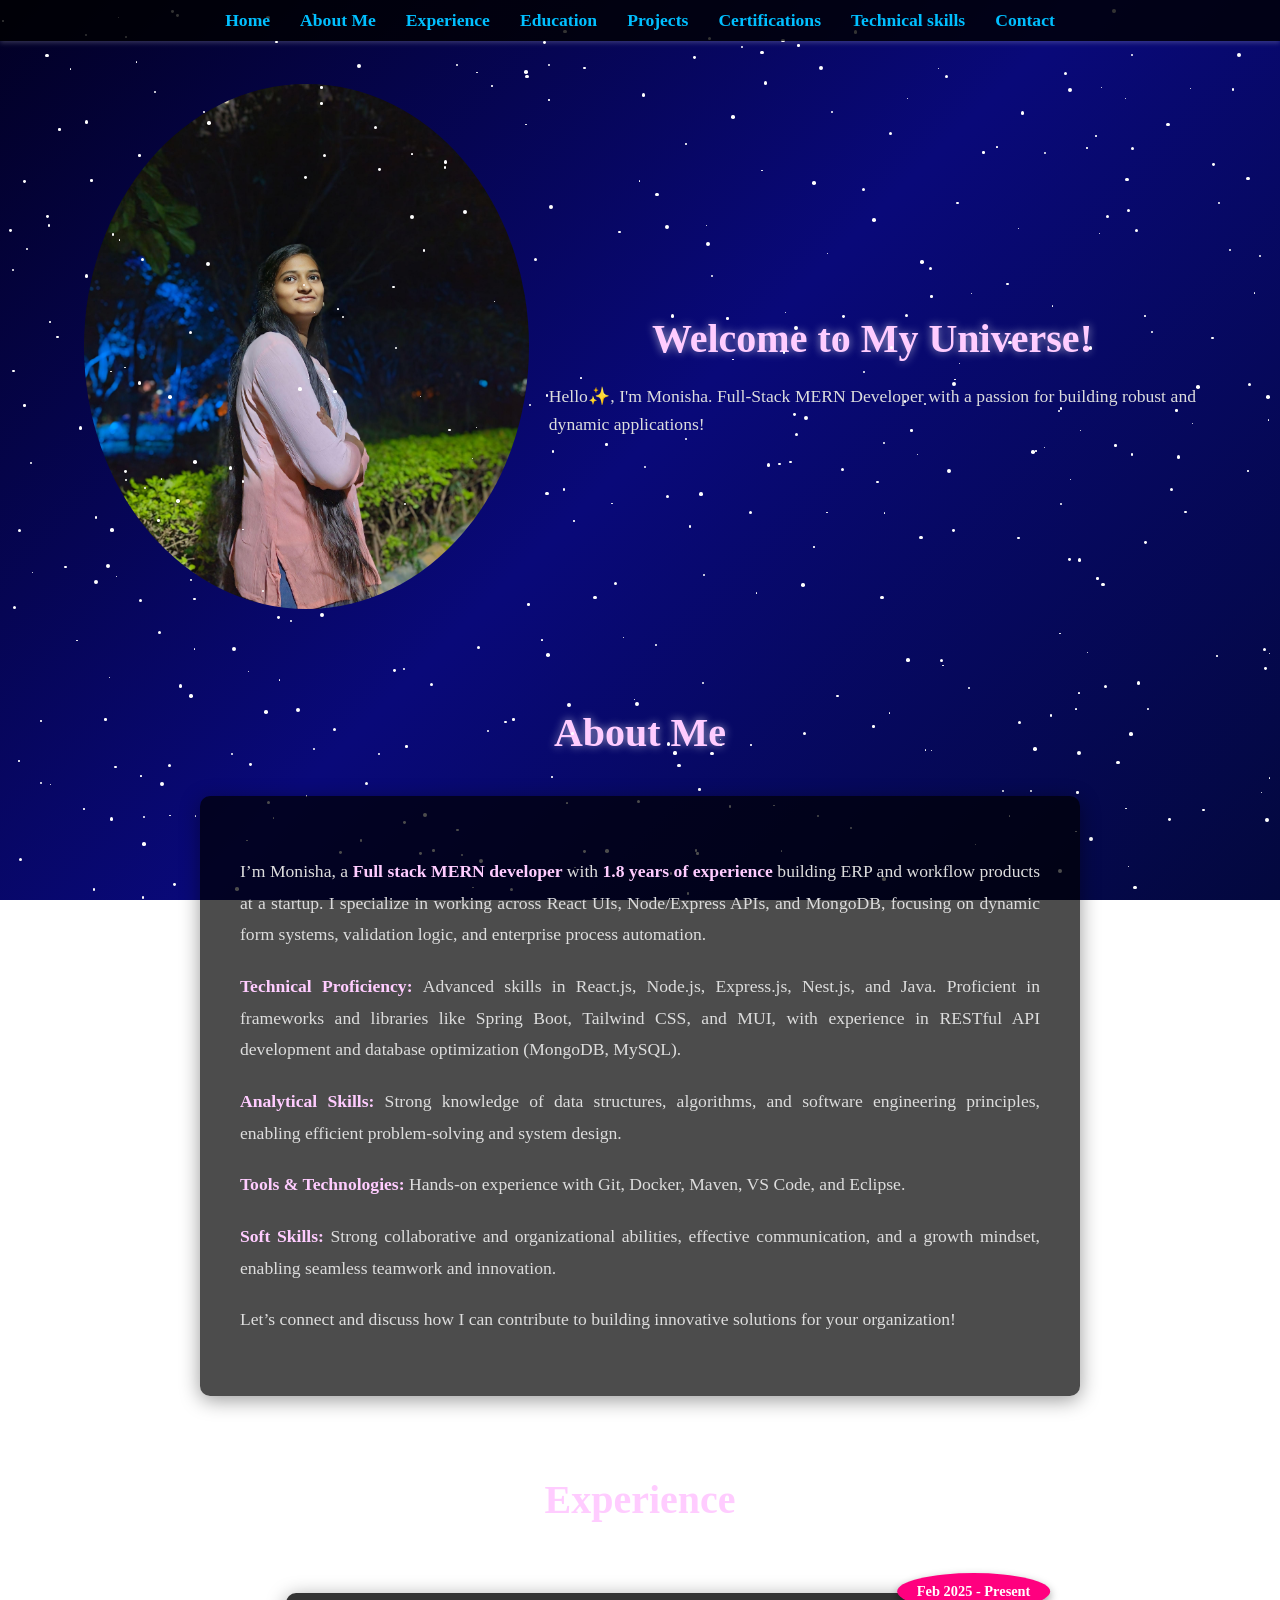
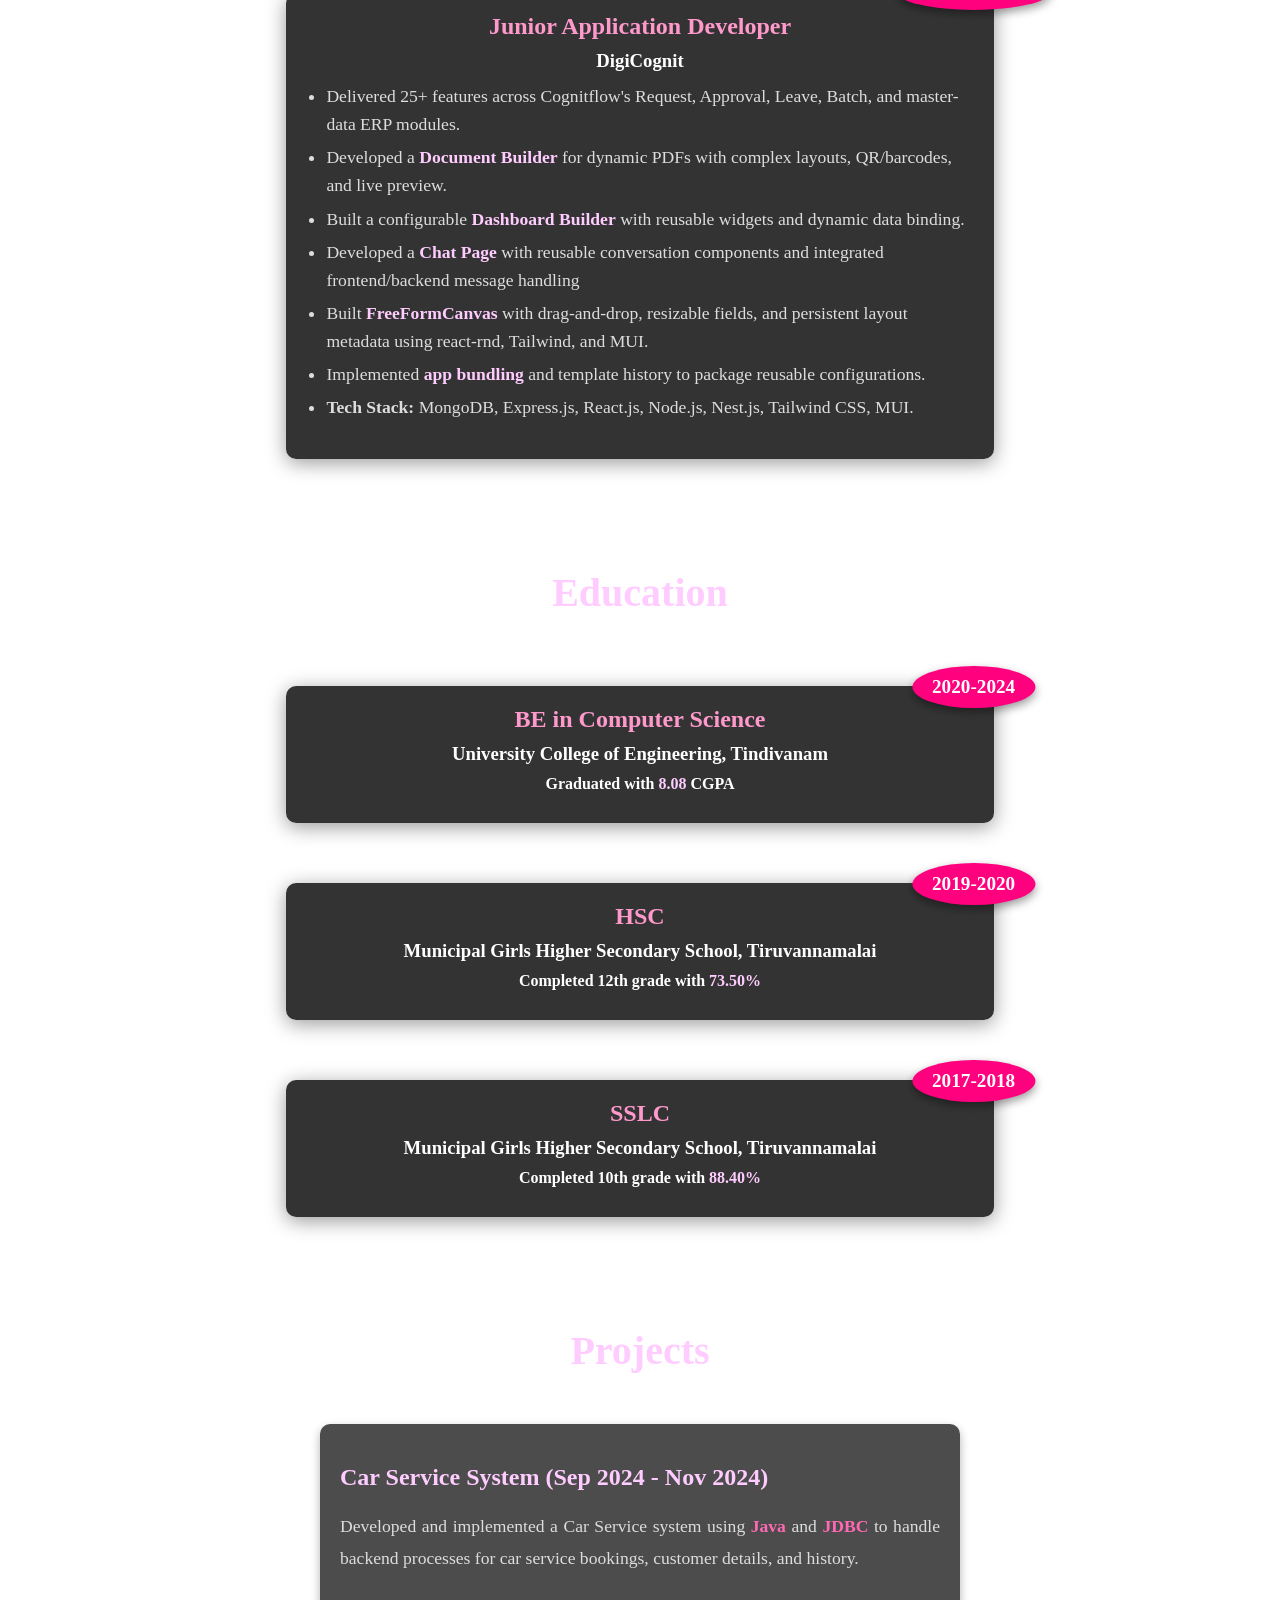
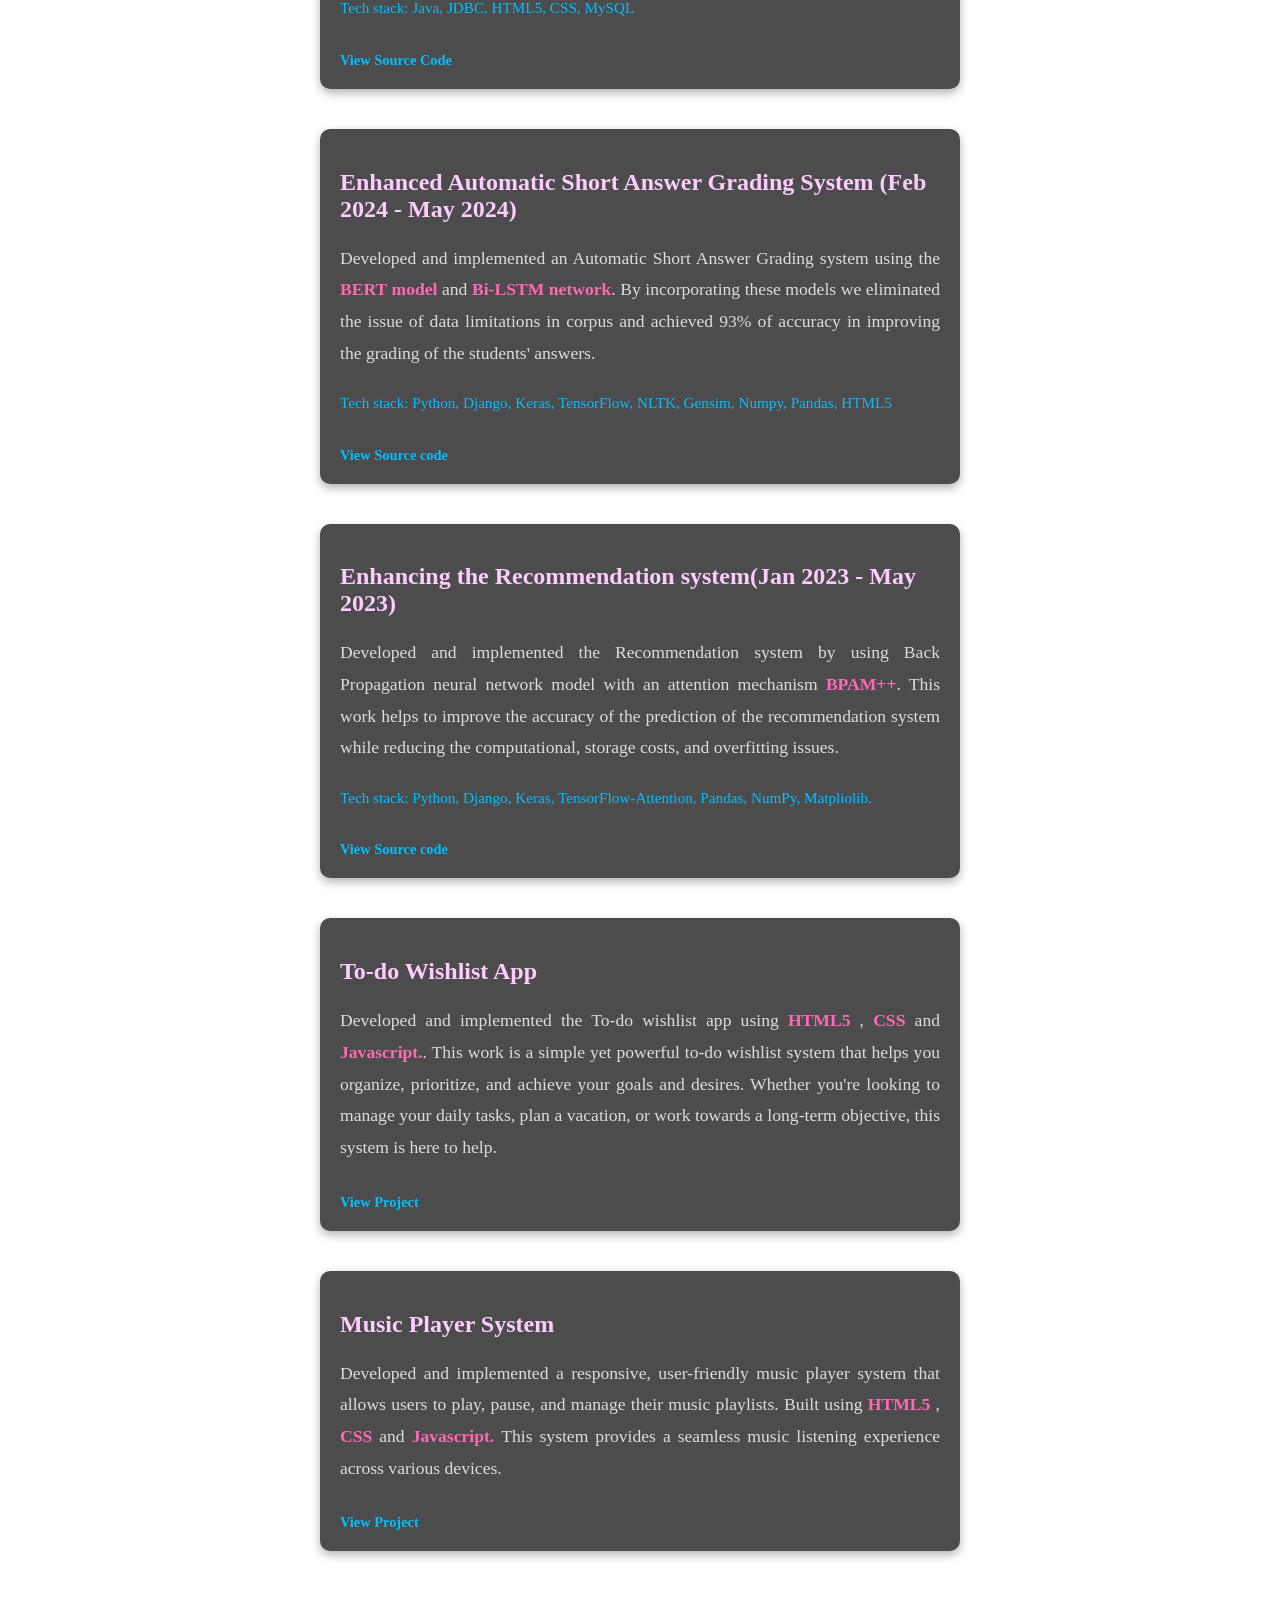
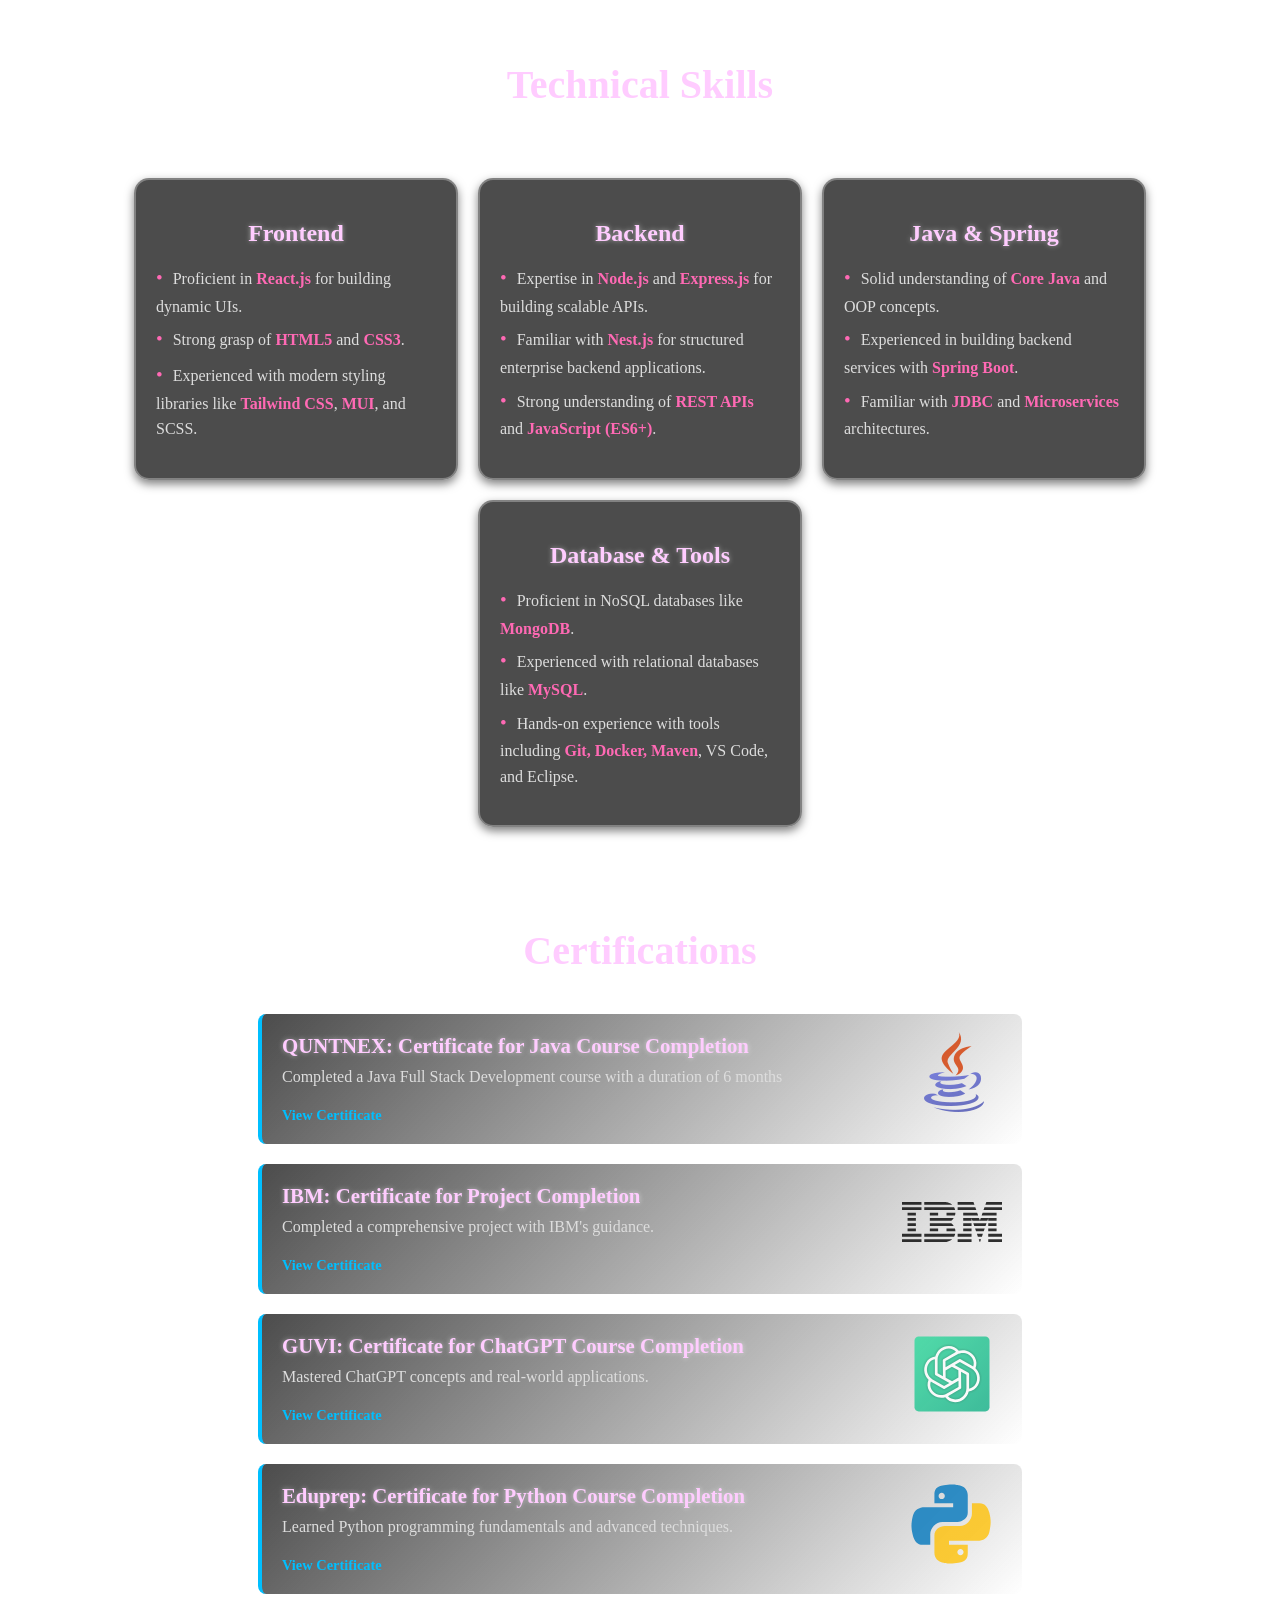
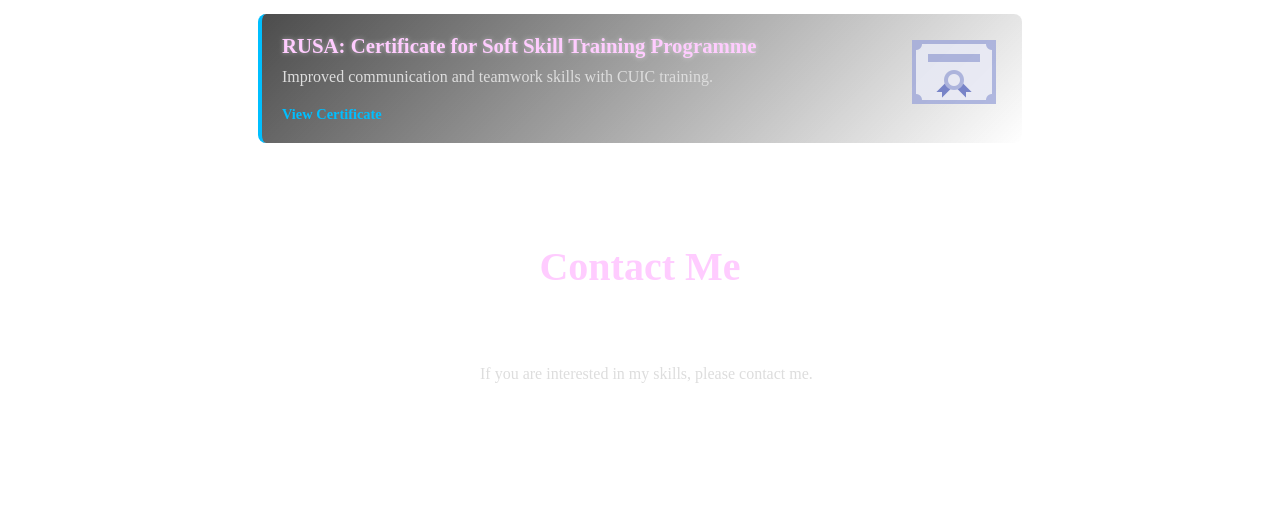
==== commit b266e82b: "feat: add galaxy-themed portfolio web application with dynamic star background" ====
--- a/webapp/index.html
+++ b/webapp/index.html
@@ -40,13 +40,13 @@
     <!-- Main Content -->
     <div class="content">
        
-        <p>I’m Monisha, a <span class="highlight">MERN stack developer </span> with <span class="highlight"> 1.5 years of experience</span> building ERP and workflow products at a startup. I specialize in working across React UIs, Node/Express APIs, and MongoDB, focusing on dynamic form systems, validation logic, and enterprise process automation.</p>
+        <p>I’m Monisha, a <span class="highlight"> Full stack MERN developer </span> with <span class="highlight"> 1.8 years of experience</span> building ERP and workflow products at a startup. I specialize in working across React UIs, Node/Express APIs, and MongoDB, focusing on dynamic form systems, validation logic, and enterprise process automation.</p>
 
         <p><span class="highlight">Technical Proficiency: </span>Advanced skills in React.js, Node.js, Express.js, Nest.js, and Java. Proficient in frameworks and libraries like Spring Boot, Tailwind CSS, and MUI, with experience in RESTful API development and database optimization (MongoDB, MySQL).</p>
         
         <p><span class="highlight">Analytical Skills: </span>Strong knowledge of data structures, algorithms, and software engineering principles, enabling efficient problem-solving and system design.</p>
         
-        <p><span class="highlight">Tools & Technologies:</span> Hands-on experience with Git, Docker, Maven, VS Code, Eclipse, and version control systems.</p>
+        <p><span class="highlight">Tools & Technologies:</span> Hands-on experience with Git, Docker, Maven, VS Code, and Eclipse.</p>
         
         <p><span class="highlight">Soft Skills: </span>Strong collaborative and organizational abilities, effective communication, and a growth mindset, enabling seamless teamwork and innovation.</p>
         
@@ -64,7 +64,7 @@
                         <h2>Junior Application Developer</h2>
                         <h3>DigiCognit</h3>
                         <ul style="text-align: left; padding-left: 20px; font-size: 1.1rem; line-height: 1.6; color: #ddd; margin-top: 10px;">
-                            <li style="margin-bottom: 5px;">Delivered 35+ features across Cognitflow's Request, Approval, Leave, Batch, and master-data ERP modules.</li>
+                            <li style="margin-bottom: 5px;">Delivered 25+ features across Cognitflow's Request, Approval, Leave, Batch, and master-data ERP modules.</li>
                             <li style="margin-bottom: 5px;">Developed a <span class="highlight">Document Builder</span> for dynamic PDFs with complex layouts, QR/barcodes, and live preview.</li>
                             <li style="margin-bottom: 5px;">Built a configurable <span class="highlight">Dashboard Builder</span> with reusable widgets and dynamic data binding.</li>
                             <li style="margin-bottom: 5px;"> Developed a <span class="highlight">Chat Page</span> with reusable conversation components and
@@ -260,7 +260,6 @@
          
           <div class="contact-container">
             <div class="left-side"   >
-              <img src="sec_img.jpg"   style="border-radius: 10%; "  alt="Profile" class="profile-image">
               <p >If you are interested in my skills, please contact me.</p>
               <div class="social-icons">
                 <a href="https://drive.google.com/file/d/1l56iE6Z0XwwjwxOkdE2Nz_ealQ1HOgG3/view?usp=sharing"><i class="fa fa-file"></i></a>
--- a/webapp/style1.css
+++ b/webapp/style1.css
@@ -11,18 +11,11 @@
    margin: 0;
    padding: 5%;
    text-align: center;
-
    background-size: cover; /* Ensures the image covers the entire page */
    background-repeat: no-repeat;
    background-attachment: fixed;
-   content: '';
-   position: absolute;
-   top: 0;
-   left: 0;
-   width: 100%;
-   height: 100%;
-   /* Repeat stars across the entire page */
-   z-index: -1;
+   box-sizing: border-box;
+   min-height: 100vh;
 }
 nav {
    width: 100%;
@@ -135,9 +128,17 @@
    }
 
    #index img {
-       max-width: 90%; /* Adjust image width for mobile */
+       max-width: 60%; /* Adjust image width for mobile (90% was too large) */
        margin: 0 auto 20px; /* Center the image and add space below */
        margin-top: 50px;
+   }
+
+   .moveh {
+       font-size: 1.8em; /* Shrink title on mobile */
+   }
+
+   .movep {
+       font-size: 1rem; /* Shrink subtitle on mobile */
    }
 }
 
@@ -306,10 +307,11 @@
    }
 
    .year-box {
-      width: 20%;
+      width: auto; /* Removed fixed 20% width to allow text to fit */
       top: -15px;
       font-size: 1rem;
       padding: 8px 15px;
+      white-space: nowrap; /* Prevent text from wrapping to a second line */
    }
 }
 
@@ -321,6 +323,7 @@
    .year-box {
       font-size: 0.9rem;
       padding: 5px 10px;
+      white-space: nowrap;
    }
 }
 /* Project Section */
@@ -721,6 +724,7 @@
 @media screen and (max-width: 768px) {
    .contact-container {
       flex-direction: column; /* Stack items vertically */
+      align-items: center; /* Center the items horizontally */
    }
    .left-side,
    .right-side {
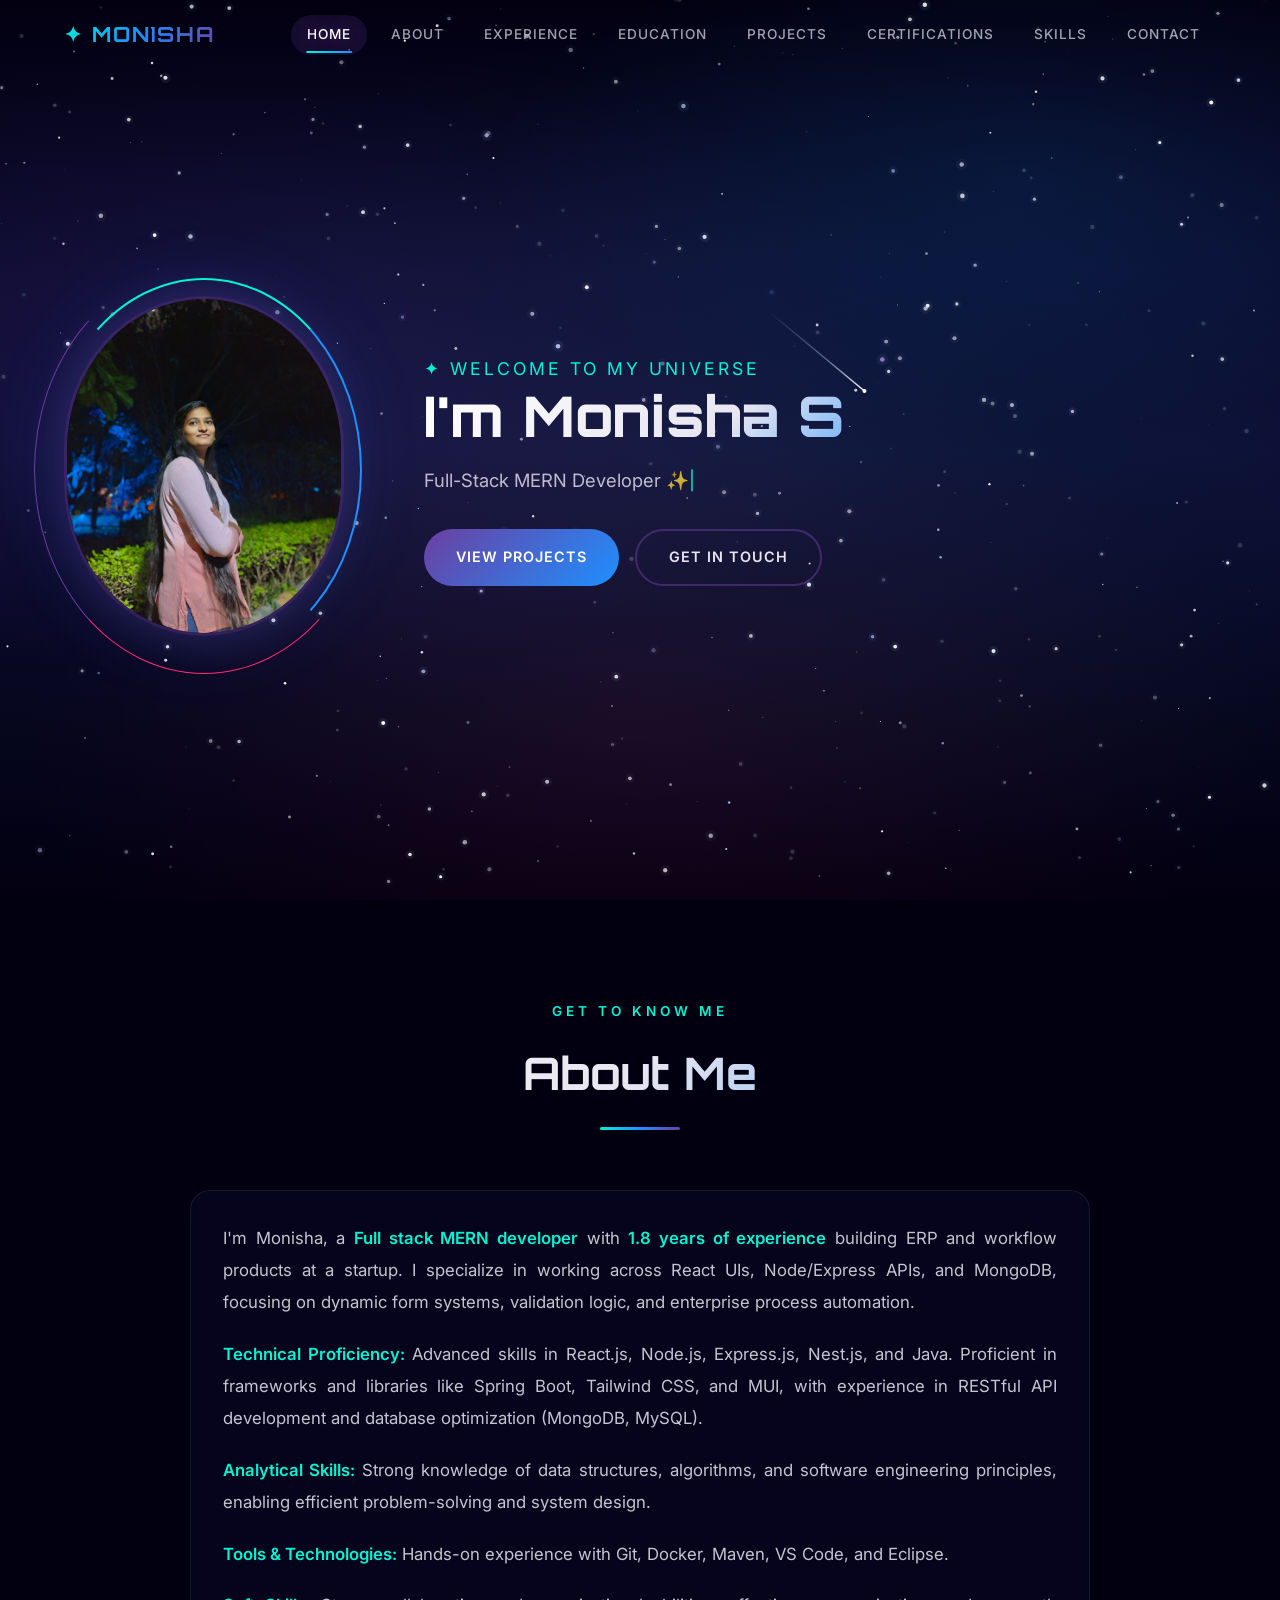
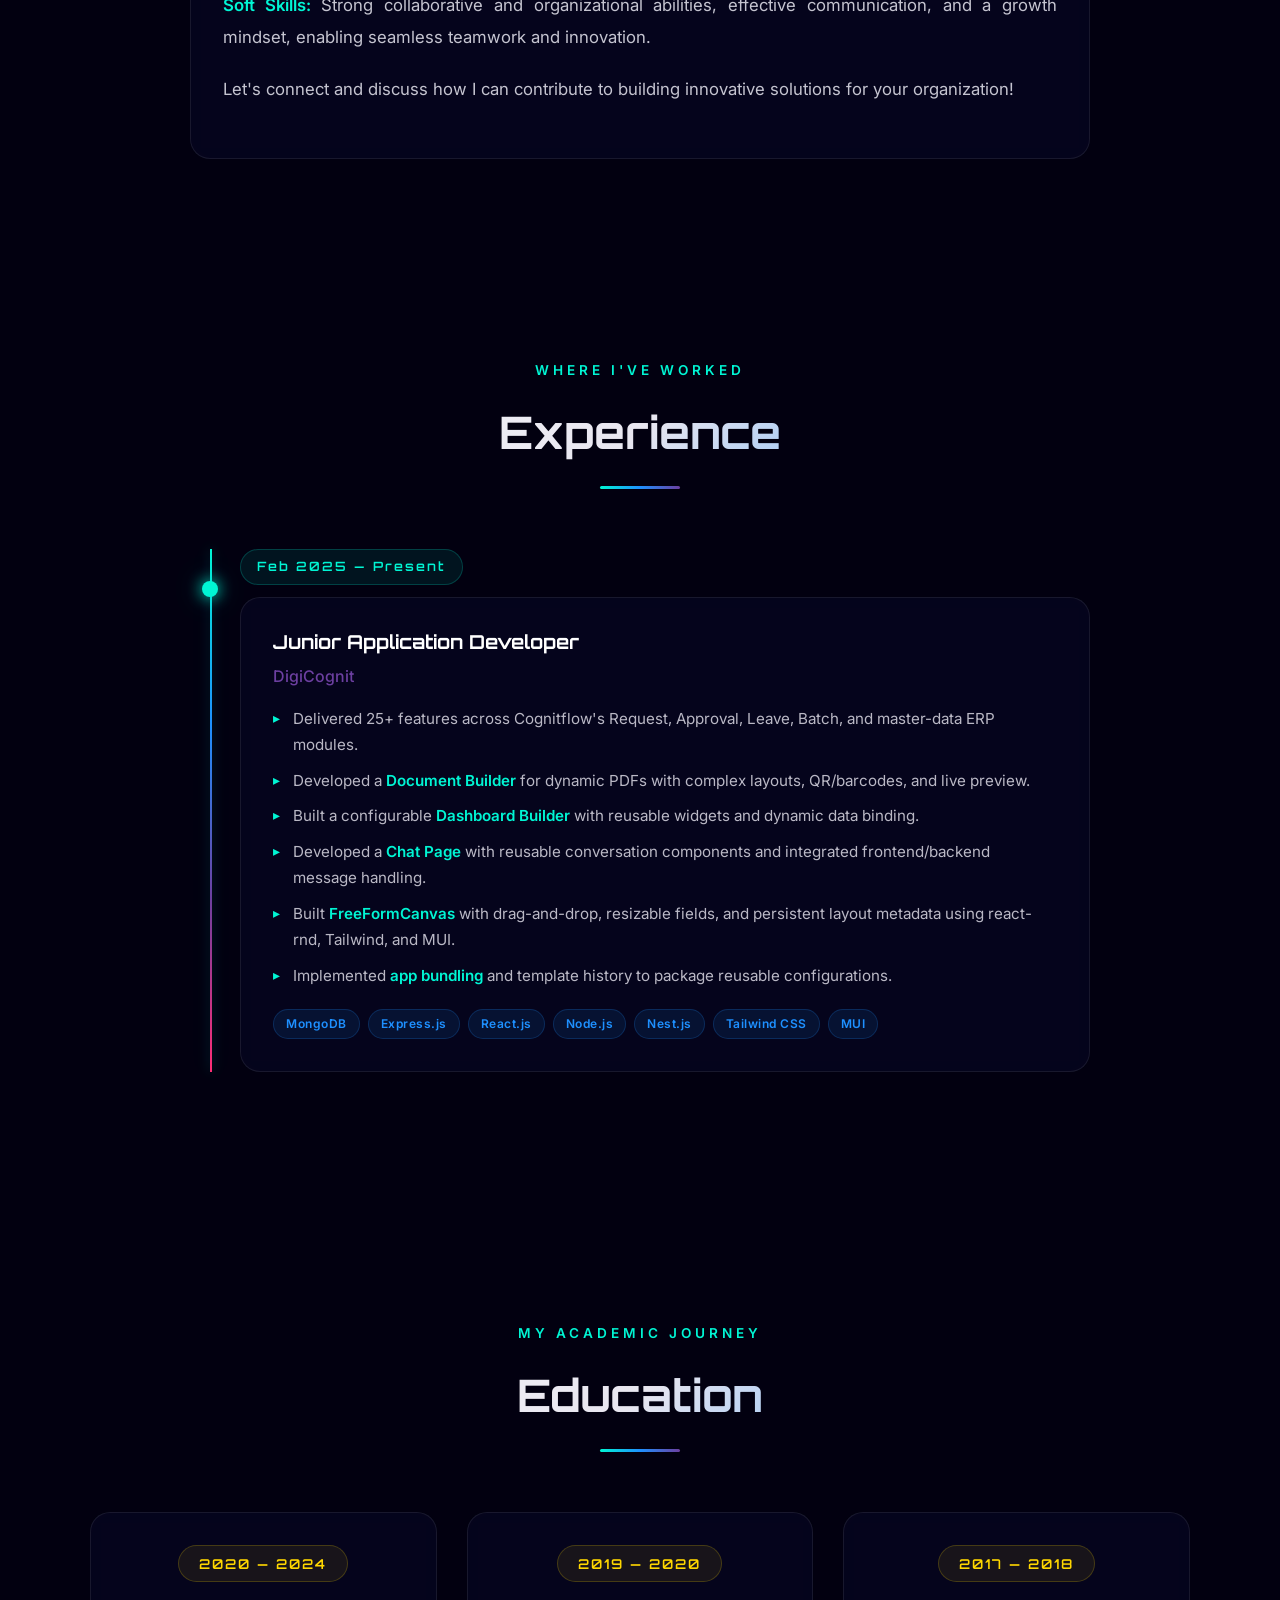
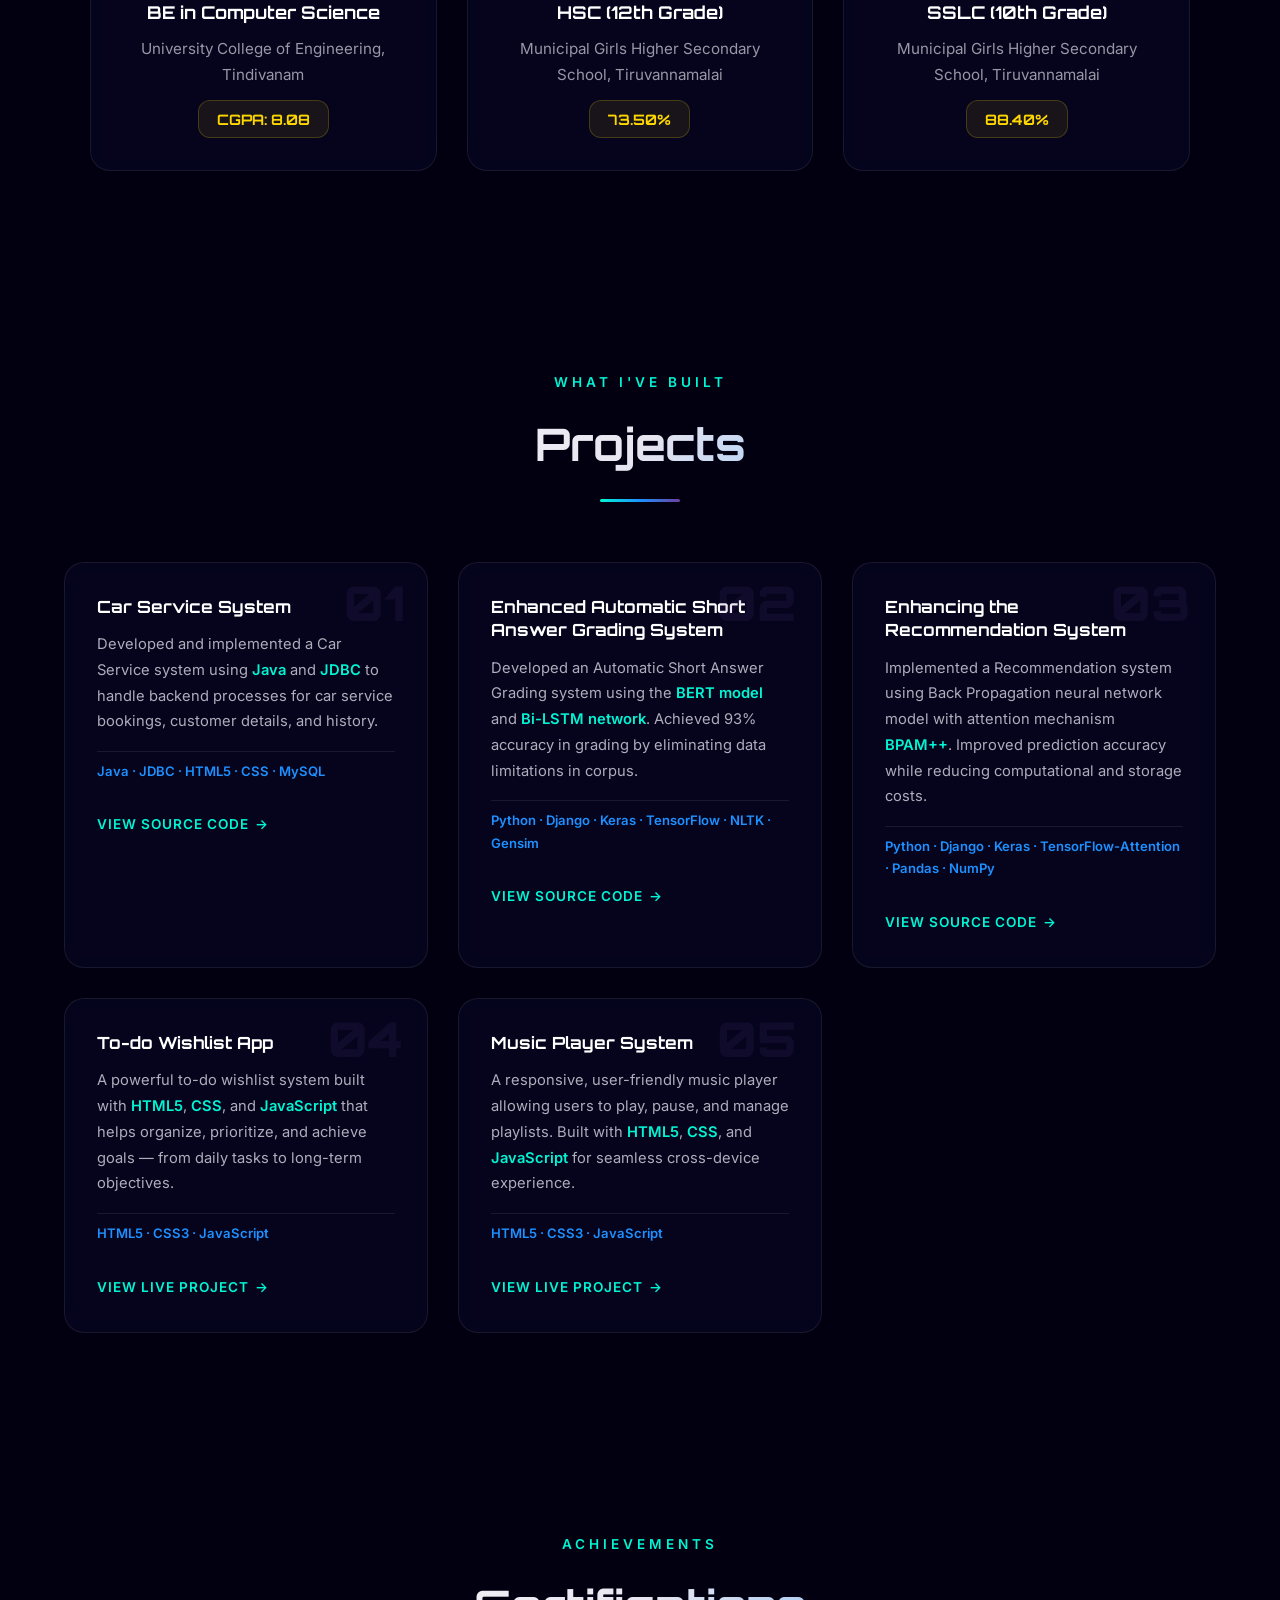
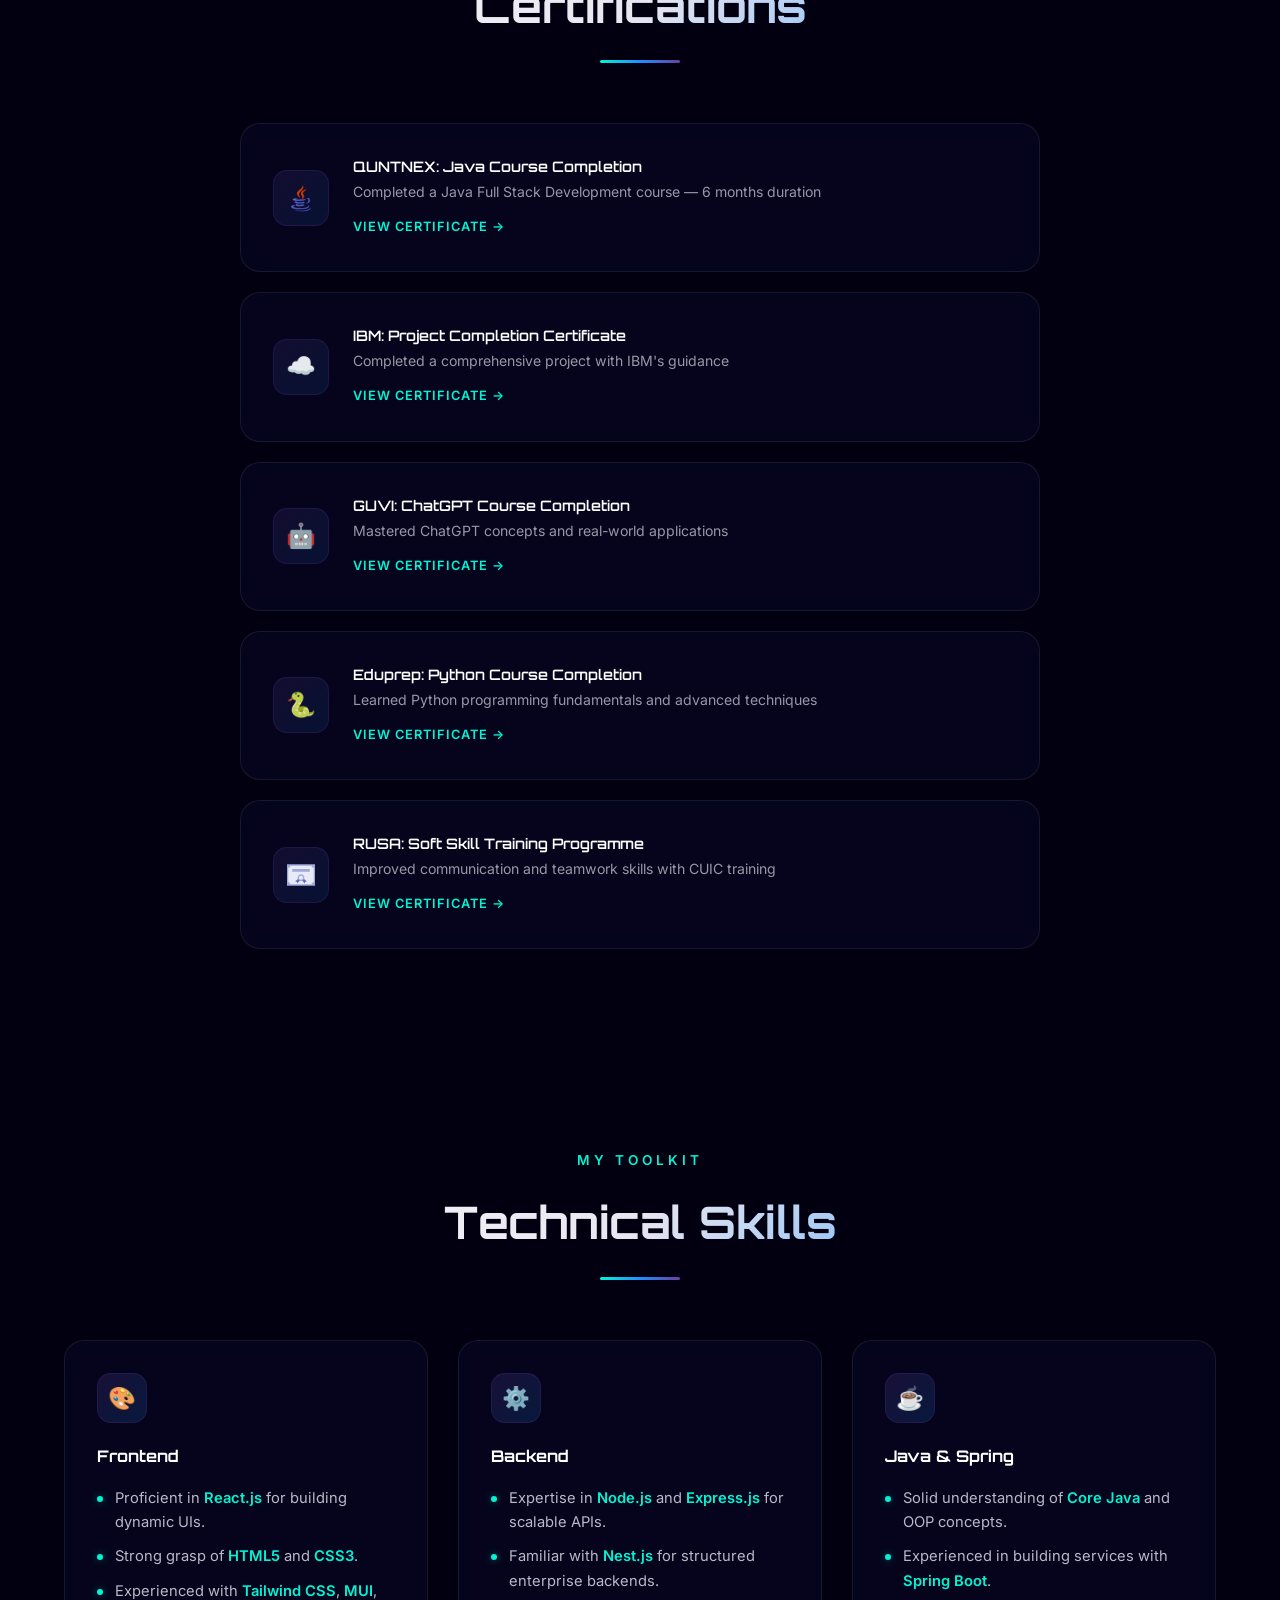
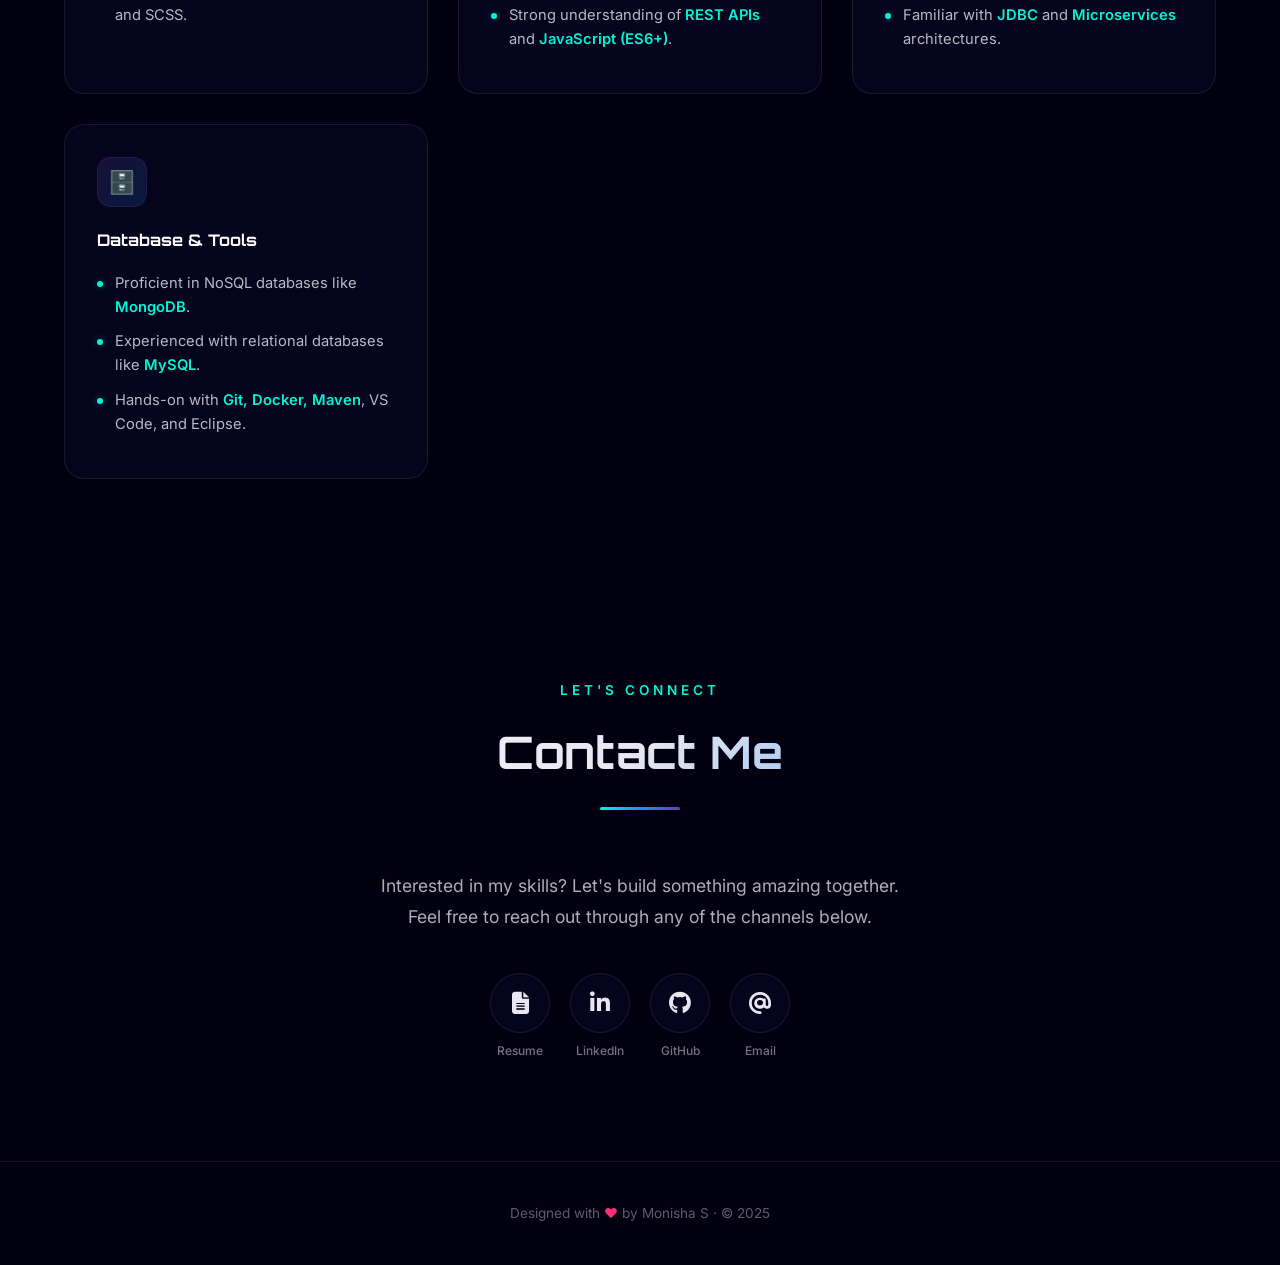
==== commit 13b2e75a: "feat: add interactive galaxy-themed portfolio web application" ====
--- a/webapp/index.html
+++ b/webapp/index.html
@@ -1,281 +1,342 @@
-
 <!DOCTYPE html>
 <html lang="en">
 <head>
     <meta charset="UTF-8">
     <meta name="viewport" content="width=device-width, initial-scale=1.0">
-    <title>Galaxy Themed Portfolio</title>
+    <title>Monisha S — Full-Stack MERN Developer | Galaxy Portfolio</title>
+    <meta name="description" content="Portfolio of Monisha S, a Full-Stack MERN Developer with expertise in React.js, Node.js, Express.js, and MongoDB. Explore projects, skills, and experience.">
     <link rel="stylesheet" href="style1.css">
-    <link href="https://fonts.googleapis.com/css2?family=Raleway:wght@400;600&family=Roboto:wght@300;400&display=swap" rel="stylesheet">
-    <link rel="stylesheet" href="https://cdnjs.cloudflare.com/ajax/libs/font-awesome/4.7.0/css/font-awesome.min.css">
-
+    <link rel="stylesheet" href="https://cdnjs.cloudflare.com/ajax/libs/font-awesome/6.5.1/css/all.min.css">
 </head>
 <body>
 
-    <!-- Navigation -->
-  <nav>
-        <a href="#index">Home</a>
-        <a href="#about">About Me</a>
-        <a href="#experience">Experience</a>
-        <a href="#education">Education</a>
-        <a href="#projects">Projects</a>
-        <a href="#certifications">Certifications</a>
-        <a href="#skills">Technical skills</a>
-        <a href="#contact">Contact</a>
+    <!-- Interactive Galaxy Canvas -->
+    <canvas id="galaxy-canvas"></canvas>
+
+    <!-- ========== NAVIGATION ========== -->
+    <nav class="galaxy-nav" id="galaxy-nav">
+        <a href="#home" class="nav-logo">✦ MONISHA</a>
+        <div class="nav-links" id="nav-links">
+            <a href="#home" class="active">Home</a>
+            <a href="#about">About</a>
+            <a href="#experience">Experience</a>
+            <a href="#education">Education</a>
+            <a href="#projects">Projects</a>
+            <a href="#certifications">Certifications</a>
+            <a href="#skills">Skills</a>
+            <a href="#contact">Contact</a>
+        </div>
+        <button class="hamburger" id="hamburger" aria-label="Toggle navigation">
+            <span></span>
+            <span></span>
+            <span></span>
+        </button>
     </nav>
-<section id="home">
-   
-    <section id="index">
-        
-        <img src="monipf3.jpeg" alt="Your Picture">
-        <div>
-            <h1 class="moveh">Welcome to My Universe!</h1>
-            <p class="movep">        Hello✨, I'm Monisha. Full-Stack MERN Developer with a passion for building robust and dynamic applications!</p>
-        </div>
-    </section>
-
-    <section id="about">
-        <h1 class="about">About Me</h1>
-
-    <!-- Main Content -->
-    <div class="content">
-       
-        <p>I’m Monisha, a <span class="highlight"> Full stack MERN developer </span> with <span class="highlight"> 1.8 years of experience</span> building ERP and workflow products at a startup. I specialize in working across React UIs, Node/Express APIs, and MongoDB, focusing on dynamic form systems, validation logic, and enterprise process automation.</p>
-
-        <p><span class="highlight">Technical Proficiency: </span>Advanced skills in React.js, Node.js, Express.js, Nest.js, and Java. Proficient in frameworks and libraries like Spring Boot, Tailwind CSS, and MUI, with experience in RESTful API development and database optimization (MongoDB, MySQL).</p>
-        
-        <p><span class="highlight">Analytical Skills: </span>Strong knowledge of data structures, algorithms, and software engineering principles, enabling efficient problem-solving and system design.</p>
-        
-        <p><span class="highlight">Tools & Technologies:</span> Hands-on experience with Git, Docker, Maven, VS Code, and Eclipse.</p>
-        
-        <p><span class="highlight">Soft Skills: </span>Strong collaborative and organizational abilities, effective communication, and a growth mindset, enabling seamless teamwork and innovation.</p>
-        
-        <p>Let’s connect and discuss how I can contribute to building innovative solutions for your organization!</p>
-    </div>
-    </section>
-
-    <section id="experience">
-        <h1>Experience</h1>
-        <div class="timeline">
-            <div class="timeline-item">
-                <div class="year-box" style="font-size: 0.9rem;">Feb 2025 - Present</div>
-                <div class="timeline-box">
-                    <div class="timeline-content">
-                        <h2>Junior Application Developer</h2>
-                        <h3>DigiCognit</h3>
-                        <ul style="text-align: left; padding-left: 20px; font-size: 1.1rem; line-height: 1.6; color: #ddd; margin-top: 10px;">
-                            <li style="margin-bottom: 5px;">Delivered 25+ features across Cognitflow's Request, Approval, Leave, Batch, and master-data ERP modules.</li>
-                            <li style="margin-bottom: 5px;">Developed a <span class="highlight">Document Builder</span> for dynamic PDFs with complex layouts, QR/barcodes, and live preview.</li>
-                            <li style="margin-bottom: 5px;">Built a configurable <span class="highlight">Dashboard Builder</span> with reusable widgets and dynamic data binding.</li>
-                            <li style="margin-bottom: 5px;"> Developed a <span class="highlight">Chat Page</span> with reusable conversation components and
-integrated frontend/backend message handling</li>
-                            <li style="margin-bottom: 5px;">Built <span class="highlight">FreeFormCanvas</span> with drag-and-drop, resizable fields, and persistent layout metadata using react-rnd, Tailwind, and MUI.</li>
-                            <li style="margin-bottom: 5px;">Implemented <span class="highlight">app bundling</span> and template history to package reusable configurations.</li>
-                            <li><strong>Tech Stack:</strong> MongoDB, Express.js, React.js, Node.js, Nest.js, Tailwind CSS, MUI.</li>
-                        </ul>
+
+    <main>
+
+    <!-- ========== HERO SECTION ========== -->
+    <section class="hero" id="home">
+        <div class="hero-content">
+            <div class="hero-image-wrapper">
+                <img src="monipf3.jpeg" alt="Monisha S — Full-Stack Developer" class="hero-image">
+            </div>
+            <div class="hero-text">
+                <span class="hero-greeting">✦ Welcome to My Universe</span>
+                <h1 class="hero-title">I'm Monisha S</h1>
+                <p class="hero-subtitle">
+                    <span id="typed-text"></span><span class="typed-cursor">|</span>
+                </p>
+                <div class="hero-cta">
+                    <a href="#projects" class="btn-primary"><span>View Projects</span></a>
+                    <a href="#contact" class="btn-outline">Get in Touch</a>
+                </div>
+            </div>
+        </div>
+    </section>
+
+    <!-- ========== ABOUT SECTION ========== -->
+    <section class="section" id="about">
+        <div class="section-header reveal">
+            <span class="section-label">Get to Know Me</span>
+            <h2 class="section-title">About Me</h2>
+            <div class="section-line"></div>
+        </div>
+        <div class="about-content glass-card reveal">
+            <p>I'm Monisha, a <span class="highlight">Full stack MERN developer</span> with <span class="highlight">1.8 years of experience</span> building ERP and workflow products at a startup. I specialize in working across React UIs, Node/Express APIs, and MongoDB, focusing on dynamic form systems, validation logic, and enterprise process automation.</p>
+
+            <p><span class="highlight">Technical Proficiency:</span> Advanced skills in React.js, Node.js, Express.js, Nest.js, and Java. Proficient in frameworks and libraries like Spring Boot, Tailwind CSS, and MUI, with experience in RESTful API development and database optimization (MongoDB, MySQL).</p>
+
+            <p><span class="highlight">Analytical Skills:</span> Strong knowledge of data structures, algorithms, and software engineering principles, enabling efficient problem-solving and system design.</p>
+
+            <p><span class="highlight">Tools &amp; Technologies:</span> Hands-on experience with Git, Docker, Maven, VS Code, and Eclipse.</p>
+
+            <p><span class="highlight">Soft Skills:</span> Strong collaborative and organizational abilities, effective communication, and a growth mindset, enabling seamless teamwork and innovation.</p>
+
+            <p>Let's connect and discuss how I can contribute to building innovative solutions for your organization!</p>
+        </div>
+    </section>
+
+    <!-- ========== EXPERIENCE SECTION ========== -->
+    <section class="section" id="experience">
+        <div class="section-header reveal">
+            <span class="section-label">Where I've Worked</span>
+            <h2 class="section-title">Experience</h2>
+            <div class="section-line"></div>
+        </div>
+        <div class="nebula-timeline">
+            <div class="timeline-node reveal-left">
+                <span class="timeline-date">Feb 2025 — Present</span>
+                <div class="timeline-card">
+                    <h3>Junior Application Developer</h3>
+                    <h4>DigiCognit</h4>
+                    <ul>
+                        <li>Delivered 25+ features across Cognitflow's Request, Approval, Leave, Batch, and master-data ERP modules.</li>
+                        <li>Developed a <span class="highlight">Document Builder</span> for dynamic PDFs with complex layouts, QR/barcodes, and live preview.</li>
+                        <li>Built a configurable <span class="highlight">Dashboard Builder</span> with reusable widgets and dynamic data binding.</li>
+                        <li>Developed a <span class="highlight">Chat Page</span> with reusable conversation components and integrated frontend/backend message handling.</li>
+                        <li>Built <span class="highlight">FreeFormCanvas</span> with drag-and-drop, resizable fields, and persistent layout metadata using react-rnd, Tailwind, and MUI.</li>
+                        <li>Implemented <span class="highlight">app bundling</span> and template history to package reusable configurations.</li>
+                    </ul>
+                    <div style="margin-top: 16px;">
+                        <span class="tech-badge">MongoDB</span>
+                        <span class="tech-badge">Express.js</span>
+                        <span class="tech-badge">React.js</span>
+                        <span class="tech-badge">Node.js</span>
+                        <span class="tech-badge">Nest.js</span>
+                        <span class="tech-badge">Tailwind CSS</span>
+                        <span class="tech-badge">MUI</span>
                     </div>
                 </div>
             </div>
         </div>
     </section>
 
-    <section id="education">
-        <h1>Education</h1>
-
-        <!-- Timeline -->
-        <div class="timeline">
-            <div class="timeline-item">
-                <div class="year-box">2020-2024</div>
-                <div class="timeline-box">
-                    <div class="timeline-content">
-                        <h2>BE in Computer Science</h2>
-                        <h3>University College of Engineering, Tindivanam</h3>
-                        <h4>Graduated with <span class="highlight">8.08</span> CGPA</h4>
-                    </div>
-                </div>
-            </div>
-            <div class="timeline-item">
-                <div class="year-box">2019-2020</div>
-                <div class="timeline-box">
-                    <div class="timeline-content">
-                        <h2>HSC</h2>
-                        <h3>Municipal Girls Higher Secondary School, Tiruvannamalai</h3>
-                        <h4>Completed 12th grade with <span class="highlight">73.50%</span></h4>
-                    </div>
-                </div>
-            </div>
-            <div class="timeline-item">
-                <div class="year-box">2017-2018</div>
-                <div class="timeline-box">
-                    <div class="timeline-content">
-                        <h2>SSLC</h2>
-                        <h3>Municipal Girls Higher Secondary School, Tiruvannamalai</h3>
-                        <h4>Completed 10th grade with <span class="highlight">88.40%</span></h4>
-                    </div>
-                </div>
-            </div>
-        </div>
-    </div>
-
-    </section>
-
-    <section id="projects">
-         <!-- Header -->
-    <h1>Projects</h1>
-
-    <!-- Project Details -->
-    <div class="projects">
-        <!-- Repeatable Project Boxes -->
-        <div class="project-box">
-            <h2>Car Service System (Sep 2024 - Nov 2024)</h2>
-            <p>Developed and implemented a Car Service system using <span class="highlight">Java</span> and <span class="highlight">JDBC</span> to handle backend processes for car service bookings, customer details, and history.</p>
-            <p class="tech-stack">Tech stack: Java, JDBC, HTML5, CSS, MySQL</p>
-            <a href="https://github.com/MONISHAS-27/car-service-system" target="_blank">View Source Code</a>
-        </div>
-        <div class="project-box">
-            <h2>Enhanced Automatic Short Answer Grading System (Feb 2024 - May 2024)</h2>
-            <p>Developed and implemented an Automatic Short Answer Grading system using the <span class="highlight">BERT model</span> and <span class="highlight">Bi-LSTM network</span>. By incorporating these models we eliminated the issue of data limitations in corpus and achieved 93% of accuracy in improving the grading of the students' answers.</p>
-            <p class="tech-stack">Tech stack: Python, Django, Keras, TensorFlow, NLTK, Gensim, Numpy, Pandas, HTML5</p>
-            <a href="https://github.com/MONISHAS-27/Automatic-short-answer-grading-system" target="_blank">View Source code</a>
-        </div>
-        
-        <div class="project-box">
-            <h2>Enhancing the Recommendation system(Jan 2023 - May 2023)</h2>
-            <p>Developed and implemented the Recommendation system by using Back Propagation neural network 
-model with an attention mechanism <span class="highlight">BPAM++</span>. This work helps to improve the accuracy of the prediction of the 
-recommendation system while reducing the computational, storage costs, and overfitting issues.</p>
-            <p class="tech-stack">Tech stack: Python, Django, Keras, TensorFlow-Attention, Pandas, NumPy, Matpliolib.</p>
-            <a href="https://github.com/MONISHAS-27/Recommendation-system-using-BPAM-" target="_blank">View Source code</a>
-        </div>
-        <div class="project-box">
-            <h2>To-do Wishlist App</h2>
-            <p>Developed and implemented the To-do wishlist app using <span class="highlight">HTML5</span> , <span class="highlight">CSS</span> and <span class="highlight">Javascript.</span>. This work is a simple yet powerful to-do wishlist system that helps you organize, prioritize, and achieve your goals and desires. Whether you're looking to manage your daily tasks, plan a vacation, or work towards a long-term objective, this system is here to help.</p>
-            
-            <a href="https://to-do-wishlist-project.surge.sh/" target="_blank">View Project</a>
-        </div>
-        <div class="project-box">
-            <h2>Music Player System</h2>
-            <p>Developed and implemented a responsive, user-friendly music player system that allows users to play, pause, and manage their music playlists. Built using <span class="highlight">HTML5</span> , <span class="highlight">CSS</span> and <span class="highlight">Javascript. </span>This system provides a seamless music listening experience across various devices.</p>
-            
-            <a href="https://to-do-wishlist-project.surge.sh/" target="_blank">View Project</a>
-        </div>
-    </div>
-
-    </section>
-
-    <section id="skills">
-
-        <h1>Technical Skills</h1>
-
-        <div class="skills-container">
-            <div class="skill-card">
-                <h2>Frontend</h2>
+    <!-- ========== EDUCATION SECTION ========== -->
+    <section class="section" id="education">
+        <div class="section-header reveal">
+            <span class="section-label">My Academic Journey</span>
+            <h2 class="section-title">Education</h2>
+            <div class="section-line"></div>
+        </div>
+        <div class="education-grid stagger-children">
+            <div class="glass-card education-card">
+                <span class="edu-year">2020 — 2024</span>
+                <h3>BE in Computer Science</h3>
+                <h4>University College of Engineering, Tindivanam</h4>
+                <span class="grade-badge">CGPA: 8.08</span>
+            </div>
+            <div class="glass-card education-card">
+                <span class="edu-year">2019 — 2020</span>
+                <h3>HSC (12th Grade)</h3>
+                <h4>Municipal Girls Higher Secondary School, Tiruvannamalai</h4>
+                <span class="grade-badge">73.50%</span>
+            </div>
+            <div class="glass-card education-card">
+                <span class="edu-year">2017 — 2018</span>
+                <h3>SSLC (10th Grade)</h3>
+                <h4>Municipal Girls Higher Secondary School, Tiruvannamalai</h4>
+                <span class="grade-badge">88.40%</span>
+            </div>
+        </div>
+    </section>
+
+    <!-- ========== PROJECTS SECTION ========== -->
+    <section class="section" id="projects">
+        <div class="section-header reveal">
+            <span class="section-label">What I've Built</span>
+            <h2 class="section-title">Projects</h2>
+            <div class="section-line"></div>
+        </div>
+        <div class="projects-grid stagger-children">
+            <div class="glass-card project-card" data-tilt>
+                <span class="project-number">01</span>
+                <h3>Car Service System</h3>
+                <p>Developed and implemented a Car Service system using <span class="highlight">Java</span> and <span class="highlight">JDBC</span> to handle backend processes for car service bookings, customer details, and history.</p>
+                <div class="tech-stack">Java · JDBC · HTML5 · CSS · MySQL</div>
+                <a href="https://github.com/MONISHAS-27/car-service-system" target="_blank" class="project-link">View Source Code</a>
+            </div>
+            <div class="glass-card project-card" data-tilt>
+                <span class="project-number">02</span>
+                <h3>Enhanced Automatic Short Answer Grading System</h3>
+                <p>Developed an Automatic Short Answer Grading system using the <span class="highlight">BERT model</span> and <span class="highlight">Bi-LSTM network</span>. Achieved 93% accuracy in grading by eliminating data limitations in corpus.</p>
+                <div class="tech-stack">Python · Django · Keras · TensorFlow · NLTK · Gensim</div>
+                <a href="https://github.com/MONISHAS-27/Automatic-short-answer-grading-system" target="_blank" class="project-link">View Source Code</a>
+            </div>
+            <div class="glass-card project-card" data-tilt>
+                <span class="project-number">03</span>
+                <h3>Enhancing the Recommendation System</h3>
+                <p>Implemented a Recommendation system using Back Propagation neural network model with attention mechanism <span class="highlight">BPAM++</span>. Improved prediction accuracy while reducing computational and storage costs.</p>
+                <div class="tech-stack">Python · Django · Keras · TensorFlow-Attention · Pandas · NumPy</div>
+                <a href="https://github.com/MONISHAS-27/Recommendation-system-using-BPAM-" target="_blank" class="project-link">View Source Code</a>
+            </div>
+            <div class="glass-card project-card" data-tilt>
+                <span class="project-number">04</span>
+                <h3>To-do Wishlist App</h3>
+                <p>A powerful to-do wishlist system built with <span class="highlight">HTML5</span>, <span class="highlight">CSS</span>, and <span class="highlight">JavaScript</span> that helps organize, prioritize, and achieve goals — from daily tasks to long-term objectives.</p>
+                <div class="tech-stack">HTML5 · CSS3 · JavaScript</div>
+                <a href="https://to-do-wishlist-project.surge.sh/" target="_blank" class="project-link">View Live Project</a>
+            </div>
+            <div class="glass-card project-card" data-tilt>
+                <span class="project-number">05</span>
+                <h3>Music Player System</h3>
+                <p>A responsive, user-friendly music player allowing users to play, pause, and manage playlists. Built with <span class="highlight">HTML5</span>, <span class="highlight">CSS</span>, and <span class="highlight">JavaScript</span> for seamless cross-device experience.</p>
+                <div class="tech-stack">HTML5 · CSS3 · JavaScript</div>
+                <a href="https://to-do-wishlist-project.surge.sh/" target="_blank" class="project-link">View Live Project</a>
+            </div>
+        </div>
+    </section>
+
+    <!-- ========== CERTIFICATIONS SECTION ========== -->
+    <section class="section" id="certifications">
+        <div class="section-header reveal">
+            <span class="section-label">Achievements</span>
+            <h2 class="section-title">Certifications</h2>
+            <div class="section-line"></div>
+        </div>
+        <div class="cert-list stagger-children">
+            <div class="glass-card cert-item">
+                <div class="cert-icon-box">
+                    <img src="icons8-java-96.png" alt="Java icon">
+                </div>
+                <div class="cert-info">
+                    <h3>QUNTNEX: Java Course Completion</h3>
+                    <p>Completed a Java Full Stack Development course — 6 months duration</p>
+                    <a href="https://drive.google.com/file/d/17lhUAtap_95mDHGLfdUYsg3F2-5M_X5c/view" target="_blank" class="cert-link">View Certificate →</a>
+                </div>
+            </div>
+            <div class="glass-card cert-item">
+                <div class="cert-icon-box">☁️</div>
+                <div class="cert-info">
+                    <h3>IBM: Project Completion Certificate</h3>
+                    <p>Completed a comprehensive project with IBM's guidance</p>
+                    <a href="https://drive.google.com/file/d/17U19Or9kmgPlk0DOaHFHWe9cW66YBGJh/view" target="_blank" class="cert-link">View Certificate →</a>
+                </div>
+            </div>
+            <div class="glass-card cert-item">
+                <div class="cert-icon-box">🤖</div>
+                <div class="cert-info">
+                    <h3>GUVI: ChatGPT Course Completion</h3>
+                    <p>Mastered ChatGPT concepts and real-world applications</p>
+                    <a href="https://drive.google.com/file/d/1mx30rPvlU2eZQPcgPeW-80hYpr29akKl/view" target="_blank" class="cert-link">View Certificate →</a>
+                </div>
+            </div>
+            <div class="glass-card cert-item">
+                <div class="cert-icon-box">🐍</div>
+                <div class="cert-info">
+                    <h3>Eduprep: Python Course Completion</h3>
+                    <p>Learned Python programming fundamentals and advanced techniques</p>
+                    <a href="https://drive.google.com/file/d/1u1Vo5YpGBoU9UnmnHOr1iC87e2JE-_5u/view" target="_blank" class="cert-link">View Certificate →</a>
+                </div>
+            </div>
+            <div class="glass-card cert-item">
+                <div class="cert-icon-box">
+                    <img src="icons8-certificate-96.png" alt="Certificate icon">
+                </div>
+                <div class="cert-info">
+                    <h3>RUSA: Soft Skill Training Programme</h3>
+                    <p>Improved communication and teamwork skills with CUIC training</p>
+                    <a href="https://drive.google.com/file/d/1b3sUSI8JYFdy1GYWTQPkL32LingnGJx-/view" target="_blank" class="cert-link">View Certificate →</a>
+                </div>
+            </div>
+        </div>
+    </section>
+
+    <!-- ========== SKILLS SECTION ========== -->
+    <section class="section" id="skills">
+        <div class="section-header reveal">
+            <span class="section-label">My Toolkit</span>
+            <h2 class="section-title">Technical Skills</h2>
+            <div class="section-line"></div>
+        </div>
+        <div class="skills-grid stagger-children">
+            <div class="glass-card skill-card-new" data-tilt>
+                <div class="skill-icon">🎨</div>
+                <h3>Frontend</h3>
                 <ul>
                     <li>Proficient in <span class="highlight">React.js</span> for building dynamic UIs.</li>
                     <li>Strong grasp of <span class="highlight">HTML5</span> and <span class="highlight">CSS3</span>.</li>
-                    <li>Experienced with modern styling libraries like <span class="highlight">Tailwind CSS</span>, <span class="highlight">MUI</span>, and SCSS.</li>
+                    <li>Experienced with <span class="highlight">Tailwind CSS</span>, <span class="highlight">MUI</span>, and SCSS.</li>
                 </ul>
             </div>
-            <div class="skill-card">
-                <h2>Backend</h2>
+            <div class="glass-card skill-card-new" data-tilt>
+                <div class="skill-icon">⚙️</div>
+                <h3>Backend</h3>
                 <ul>
-                    <li>Expertise in <span class="highlight">Node.js</span> and <span class="highlight">Express.js</span> for building scalable APIs.</li>
-                    <li>Familiar with <span class="highlight">Nest.js</span> for structured enterprise backend applications.</li>
+                    <li>Expertise in <span class="highlight">Node.js</span> and <span class="highlight">Express.js</span> for scalable APIs.</li>
+                    <li>Familiar with <span class="highlight">Nest.js</span> for structured enterprise backends.</li>
                     <li>Strong understanding of <span class="highlight">REST APIs</span> and <span class="highlight">JavaScript (ES6+)</span>.</li>
                 </ul>
             </div>
-            <div class="skill-card">
-                <h2>Java & Spring</h2>
+            <div class="glass-card skill-card-new" data-tilt>
+                <div class="skill-icon">☕</div>
+                <h3>Java &amp; Spring</h3>
                 <ul>
                     <li>Solid understanding of <span class="highlight">Core Java</span> and OOP concepts.</li>
-                    <li>Experienced in building backend services with <span class="highlight">Spring Boot</span>.</li>
+                    <li>Experienced in building services with <span class="highlight">Spring Boot</span>.</li>
                     <li>Familiar with <span class="highlight">JDBC</span> and <span class="highlight">Microservices</span> architectures.</li>
                 </ul>
             </div>
-            <div class="skill-card">
-                <h2>Database & Tools</h2>
+            <div class="glass-card skill-card-new" data-tilt>
+                <div class="skill-icon">🗄️</div>
+                <h3>Database &amp; Tools</h3>
                 <ul>
                     <li>Proficient in NoSQL databases like <span class="highlight">MongoDB</span>.</li>
                     <li>Experienced with relational databases like <span class="highlight">MySQL</span>.</li>
-                    <li>Hands-on experience with tools including <span class="highlight">Git, Docker, Maven</span>, VS Code, and Eclipse.</li>
+                    <li>Hands-on with <span class="highlight">Git, Docker, Maven</span>, VS Code, and Eclipse.</li>
                 </ul>
             </div>
         </div>
     </section>
 
-    <section id="certifications">
-<!-- Header -->
-<h1>Certifications</h1>
-
-<!-- Certifications Section -->
-<div class="certifications">
-    <div class="certificate-item">
-    <span class="certificate-icon"><img src="icons8-java-96.png"></span>
-    <h2>QUNTNEX: Certificate for Java Course Completion </h2>
-    <p>Completed a Java Full Stack Development course with a duration of 6 months </p>
-    <a href="https://drive.google.com/file/d/17lhUAtap_95mDHGLfdUYsg3F2-5M_X5c/view" target="_blank">View Certificate</a>
-</div> 
-
-<div class="certificate-item">
-    <span class="certificate-icon"><svg xmlns="http://www.w3.org/2000/svg" x="0px" y="0px" width="100" height="100" viewBox="0 0 50 50">
-<path d="M 0 14.007813 L 9.734375 14.007813 L 9.734375 15.378906 L 0 15.378906 Z M 21.589844 14.007813 L 11.128906 14.007813 L 11.128906 15.378906 L 25.074219 15.378906 L 24.855469 15.167969 L 24.574219 14.964844 L 24.28125 14.761719 L 23.960938 14.59375 L 23.644531 14.441406 L 23.324219 14.3125 L 22.980469 14.199219 L 22.632813 14.125 L 22.292969 14.0625 L 21.953125 14.007813 Z M 27.816406 14.007813 L 27.816406 15.378906 L 36.214844 15.378906 L 35.730469 14.007813 Z M 42.160156 14.007813 L 41.675781 15.378906 L 50 15.378906 L 50 14.007813 Z M 0 16.675781 L 0 18.023438 L 9.734375 18.023438 L 9.734375 16.675781 Z M 2.78125 19.316406 L 2.78125 20.695313 L 6.941406 20.695313 L 6.941406 19.316406 Z M 2.78125 21.96875 L 2.78125 23.351563 L 6.941406 23.351563 L 6.941406 21.96875 Z M 26.058594 16.675781 L 11.128906 16.675781 L 11.128906 18.023438 L 26.578125 18.023438 L 26.414063 17.480469 L 26.285156 17.125 L 26.132813 16.804688 Z M 13.910156 19.316406 L 13.910156 20.695313 L 18.066406 20.695313 L 18.066406 19.316406 Z M 26.707031 19.316406 L 22.253906 19.316406 L 22.253906 20.695313 L 26.480469 20.695313 L 26.519531 20.578125 L 26.601563 20.238281 L 26.65625 19.890625 L 26.695313 19.535156 Z M 25.890625 21.96875 L 13.910156 21.96875 L 13.910156 23.351563 L 24.574219 23.351563 L 24.808594 23.195313 L 25.074219 22.964844 L 25.316406 22.710938 L 25.542969 22.445313 L 25.761719 22.164063 Z M 27.816406 16.675781 L 27.816406 18.023438 L 37.144531 18.023438 L 36.660156 16.675781 Z M 50 16.675781 L 41.226563 16.675781 L 40.757813 18.023438 L 50 18.023438 Z M 30.601563 19.316406 L 30.601563 20.695313 L 38.0625 20.695313 L 37.578125 19.316406 Z M 47.289063 19.316406 L 40.296875 19.316406 L 39.820313 20.695313 L 47.289063 20.695313 Z M 35.210938 23.347656 L 42.695313 23.347656 L 43.117188 22.121094 L 43.117188 23.347656 L 47.289063 23.347656 L 47.289063 21.96875 L 39.378906 21.96875 L 38.945313 23.195313 L 38.511719 21.96875 L 30.601563 21.96875 L 30.601563 23.347656 L 34.773438 23.347656 L 34.773438 22.113281 Z M 0 32.601563 L 0 33.992188 L 9.734375 33.992188 L 9.734375 32.601563 Z M 0 29.929688 L 0 31.320313 L 9.734375 31.320313 L 9.734375 29.929688 Z M 2.78125 24.636719 L 2.78125 26.003906 L 6.941406 26.003906 L 6.941406 24.636719 Z M 2.78125 27.289063 L 2.78125 28.667969 L 6.941406 28.667969 L 6.941406 27.289063 Z M 24.574219 24.636719 L 13.910156 24.636719 L 13.910156 26.003906 L 25.890625 26.003906 L 25.761719 25.839844 L 25.542969 25.558594 L 25.316406 25.289063 L 25.074219 25.03125 L 24.804688 24.804688 Z M 13.910156 27.289063 L 13.910156 28.667969 L 18.066406 28.667969 L 18.066406 27.289063 Z M 26.480469 27.289063 L 22.253906 27.289063 L 22.253906 28.667969 L 26.707031 28.667969 L 26.699219 28.460938 L 26.65625 28.105469 L 26.605469 27.765625 L 26.519531 27.421875 Z M 26.578125 29.929688 L 11.128906 29.929688 L 11.128906 31.320313 L 26.058594 31.320313 L 26.132813 31.199219 L 26.285156 30.875 L 26.414063 30.542969 L 26.519531 30.210938 Z M 25.074219 32.601563 L 11.128906 32.601563 L 11.128906 33.992188 L 21.539063 33.992188 L 21.898438 33.976563 L 22.253906 33.9375 L 22.585938 33.875 L 22.929688 33.800781 L 23.277344 33.679688 L 23.59375 33.558594 L 23.914063 33.402344 L 24.234375 33.234375 L 24.523438 33.042969 L 24.808594 32.824219 Z M 30.601563 24.636719 L 30.601563 26.003906 L 34.773438 26.003906 L 34.773438 24.636719 Z M 41.765625 26.003906 L 42.246094 24.636719 L 35.640625 24.636719 L 36.109375 26.003906 Z M 43.117188 24.636719 L 43.117188 26.003906 L 47.289063 26.003906 L 47.289063 24.636719 Z M 30.601563 27.289063 L 30.601563 28.667969 L 34.773438 28.667969 L 34.773438 27.289063 Z M 41.34375 27.289063 L 36.546875 27.289063 L 37.019531 28.667969 L 40.871094 28.667969 Z M 43.117188 27.289063 L 43.117188 28.667969 L 47.289063 28.667969 L 47.289063 27.289063 Z M 27.816406 29.929688 L 27.816406 31.320313 L 34.773438 31.320313 L 34.773438 29.929688 Z M 40.433594 29.929688 L 37.449219 29.929688 L 37.925781 31.320313 L 39.964844 31.320313 Z M 43.117188 29.929688 L 43.117188 31.320313 L 50 31.320313 L 50 29.929688 Z M 27.816406 32.601563 L 27.816406 33.992188 L 34.773438 33.992188 L 34.773438 32.601563 Z M 43.117188 32.601563 L 43.117188 33.992188 L 50 33.992188 L 50 32.601563 Z M 39.042969 33.992188 L 39.519531 32.605469 L 38.371094 32.605469 L 38.839844 33.992188 Z"></path>
-</svg></span>
-    <h2>IBM: Certificate for Project Completion</h2>
-    <p>Completed a comprehensive project with IBM's guidance.</p>
-    <a href="https://drive.google.com/file/d/17U19Or9kmgPlk0DOaHFHWe9cW66YBGJh/view" target="_blank">View Certificate</a>
-</div>
-
-<div class="certificate-item">
-    <span class="certificate-icon"><svg xmlns="http://www.w3.org/2000/svg" x="0px" y="0px" width="100" height="100" viewBox="0 0 48 48">
-<linearGradient id="w17wr4HO9wItDezz_rq6ha_ka3InxFU3QZa_gr1" x1="3.842" x2="46.225" y1="4.692" y2="45.288" gradientUnits="userSpaceOnUse"><stop offset="0" stop-color="#32de9f"></stop><stop offset="1" stop-color="#0ea982"></stop></linearGradient><path fill="url(#w17wr4HO9wItDezz_rq6ha_ka3InxFU3QZa_gr1)" d="M40,6H8C6.895,6,6,6.895,6,8v32c0,1.105,0.895,2,2,2h32c1.105,0,2-0.895,2-2V8	C42,6.895,41.105,6,40,6z"></path><path d="M37.599,24.232c-0.314-1.173-0.922-2.245-1.765-3.12c0.647-1.78,0.48-3.782-0.466-5.422	c-0.961-1.664-2.512-2.854-4.368-3.352c-0.606-0.162-1.229-0.244-1.852-0.244c-0.584,0-1.167,0.072-1.736,0.214	C26.193,10.857,24.377,10,22.487,10c-3.222,0-6.012,2.116-6.901,5.188c-1.893,0.331-3.504,1.455-4.467,3.122	c-0.961,1.663-1.216,3.602-0.719,5.458c0.315,1.176,0.923,2.248,1.767,3.122c-0.647,1.78-0.481,3.782,0.464,5.419	c0.961,1.664,2.512,2.854,4.368,3.352c0.614,0.164,1.244,0.248,1.872,0.248c0.563,0,1.139-0.074,1.715-0.219	c1.228,1.473,3.005,2.31,4.926,2.31c3.227,0,6.019-2.121,6.905-5.198c1.889-0.328,3.503-1.448,4.463-3.112	C37.842,28.026,38.097,26.088,37.599,24.232z M28.849,23.785l1.571,0.884v6.138c0,2.706-2.202,4.908-4.908,4.908	c-0.99,0-1.938-0.354-2.683-0.986l5.524-3.189c0.357-0.207,0.576-0.591,0.571-1.002L28.849,23.785z M15.876,24.996l5.886,3.311	l-1.552,0.919l-5.315-3.069c-1.135-0.655-1.948-1.713-2.287-2.98c-0.339-1.266-0.165-2.589,0.491-3.724	c0.502-0.869,1.268-1.503,2.195-1.828V24C15.294,24.411,15.517,24.793,15.876,24.996z M14.125,28.351l5.523,3.189	c0.173,0.1,0.371,0.153,0.571,0.153c0.205,0,0.406-0.055,0.583-0.16l5.811-3.442l0.02,1.803l-5.316,3.069	c-0.748,0.432-1.593,0.661-2.445,0.661c-0.429,0-0.86-0.057-1.28-0.17c-1.266-0.339-2.324-1.151-2.98-2.286	C14.118,30.311,13.95,29.313,14.125,28.351z M21.419,22.548l2.548-1.509l2.582,1.452l0.033,2.961l-2.548,1.509l-2.582-1.452	L21.419,22.548z M19.151,24.215l-1.571-0.884v-6.138c0-2.706,2.202-4.908,4.908-4.908c0.99,0,1.939,0.353,2.684,0.985l-5.525,3.189	c-0.357,0.207-0.576,0.591-0.571,1.002L19.151,24.215z M32.124,23.004l-5.886-3.311l1.552-0.919l5.315,3.069	c1.135,0.655,1.948,1.713,2.287,2.98c0.339,1.266,0.165,2.589-0.491,3.724c-0.495,0.858-1.275,1.503-2.195,1.832V24	C32.706,23.589,32.483,23.207,32.124,23.004z M33.873,19.647l-5.519-3.187c-0.174-0.1-0.371-0.152-0.571-0.152	c-0.204,0-0.405,0.055-0.581,0.158l-5.813,3.443l-0.02-1.803l5.316-3.069c0.748-0.432,1.593-0.66,2.446-0.66	c0.429,0,0.859,0.057,1.279,0.169c1.265,0.339,2.323,1.151,2.979,2.286C33.881,17.686,34.048,18.684,33.873,19.647z" opacity=".07"></path><path d="M38.082,24.102c-0.31-1.156-0.885-2.22-1.679-3.112c0.578-1.842,0.366-3.872-0.602-5.55	c-1.028-1.78-2.687-3.053-4.671-3.585c-0.648-0.173-1.315-0.261-1.981-0.261c-0.523,0-1.044,0.054-1.557,0.161	C26.284,10.332,24.422,9.5,22.487,9.5c-3.343,0-6.252,2.13-7.291,5.256c-1.913,0.422-3.526,1.599-4.51,3.304	c-1.028,1.779-1.301,3.852-0.768,5.838c0.31,1.158,0.887,2.223,1.681,3.114c-0.578,1.843-0.367,3.872,0.6,5.547	c1.028,1.78,2.687,3.053,4.671,3.585c0.656,0.176,1.33,0.265,2.002,0.265c0.506,0,1.02-0.055,1.535-0.164	c1.312,1.441,3.138,2.255,5.106,2.255c3.347,0,6.258-2.134,7.294-5.265c1.905-0.417,3.524-1.591,4.507-3.295	C38.341,28.16,38.614,26.087,38.082,24.102z M29.359,24.645l0.562,0.316v5.846c0,2.43-1.977,4.408-4.408,4.408	c-0.619,0-1.219-0.157-1.749-0.448l4.841-2.795c0.514-0.298,0.828-0.85,0.821-1.441L29.359,24.645z M19.397,31.973	c0.249,0.144,0.533,0.22,0.821,0.22c0.294,0,0.584-0.079,0.838-0.23l5.066-3.001l0.007,0.645l-5.062,2.922	c-0.672,0.389-1.431,0.594-2.195,0.594c-0.385,0-0.772-0.051-1.15-0.153c-1.137-0.304-2.087-1.034-2.676-2.054	c-0.309-0.535-0.473-1.133-0.487-1.738L19.397,31.973z M15.63,25.431l5.132,2.887l-0.555,0.329l-5.062-2.923	c-1.02-0.589-1.749-1.539-2.054-2.676c-0.304-1.137-0.148-2.325,0.441-3.344c0.314-0.544,0.745-0.982,1.262-1.294V24	C14.794,24.591,15.114,25.14,15.63,25.431z M21.922,22.831l2.051-1.215l2.079,1.169l0.027,2.384l-2.051,1.215l-2.079-1.169	L21.922,22.831z M18.641,23.355l-0.562-0.316v-5.846c0-2.43,1.977-4.408,4.408-4.408c0.619,0,1.219,0.157,1.75,0.447l-4.841,2.795	c-0.514,0.298-0.828,0.85-0.821,1.441L18.641,23.355z M32.37,22.569l-5.132-2.887l0.555-0.329l5.062,2.923	c1.02,0.588,1.749,1.539,2.054,2.676c0.304,1.137,0.148,2.325-0.441,3.344c-0.309,0.536-0.745,0.978-1.262,1.292V24	C33.206,23.409,32.886,22.86,32.37,22.569z M28.603,16.027c-0.251-0.144-0.534-0.219-0.821-0.219c-0.293,0-0.582,0.078-0.834,0.227	l-5.07,3.003l-0.007-0.645l5.062-2.922c0.672-0.388,1.431-0.593,2.196-0.593c0.385,0,0.772,0.051,1.15,0.152	c1.136,0.304,2.086,1.033,2.675,2.053c0.308,0.533,0.471,1.131,0.484,1.737L28.603,16.027z" opacity=".05"></path><path fill="#fff" d="M37.116,24.361c-0.325-1.215-0.976-2.284-1.868-3.126c0.729-1.713,0.619-3.68-0.313-5.295	c-0.894-1.548-2.337-2.656-4.064-3.118c-1.216-0.325-2.468-0.297-3.644,0.057c-1.121-1.49-2.865-2.379-4.739-2.379	c-3.154,0-5.799,2.196-6.503,5.137c-0.006,0.001-0.012-0.002-0.019-0.001c-1.866,0.231-3.474,1.298-4.413,2.924	c-0.894,1.548-1.131,3.352-0.669,5.079c0.326,1.216,0.977,2.286,1.87,3.128c-0.729,1.714-0.624,3.673,0.311,5.293	c0.894,1.548,2.337,2.656,4.064,3.119c0.576,0.154,1.162,0.231,1.743,0.231c0.645,0,1.283-0.104,1.901-0.289	c1.12,1.493,2.858,2.381,4.74,2.381c3.157,0,5.804-2.2,6.506-5.145c1.851-0.225,3.491-1.29,4.43-2.915	C37.342,27.892,37.579,26.088,37.116,24.361z M30.538,14.063c1.396,0.373,2.561,1.269,3.283,2.519	c0.674,1.168,0.799,2.571,0.366,3.836c-0.064-0.04-0.124-0.084-0.189-0.122l-5.894-3.403c-0.201-0.115-0.449-0.114-0.649,0.004	l-6.556,3.883l-0.033-2.962l5.569-3.215C27.685,13.881,29.143,13.691,30.538,14.063z M27.045,22.197l0.04,3.538l-3.045,1.803	l-3.085-1.735l-0.04-3.538l3.045-1.803L27.045,22.197z M17.08,17.193c0-2.982,2.426-5.408,5.408-5.408	c1.356,0,2.631,0.589,3.509,1.599c-0.067,0.036-0.138,0.066-0.204,0.105l-5.895,3.403c-0.201,0.116-0.324,0.332-0.321,0.564	l0.085,7.619l-2.581-1.452L17.08,17.193z M12.125,23.306c-0.373-1.395-0.181-2.853,0.541-4.103c0.681-1.18,1.815-1.976,3.14-2.233	c-0.003,0.075-0.012,0.148-0.012,0.224V24c0,0.232,0.125,0.446,0.328,0.561l6.64,3.735l-2.548,1.509l-5.568-3.216	C13.394,25.868,12.499,24.702,12.125,23.306z M17.462,33.937c-1.396-0.374-2.561-1.269-3.283-2.519	c-0.677-1.173-0.803-2.572-0.368-3.838c0.065,0.041,0.126,0.086,0.192,0.124l5.894,3.403c0.099,0.057,0.21,0.086,0.321,0.086	c0.114,0,0.227-0.03,0.328-0.09l6.556-3.883l0.033,2.962l-5.569,3.215C20.316,34.119,18.858,34.311,17.462,33.937z M30.92,30.807	c0,2.982-2.426,5.408-5.408,5.408c-1.362,0-2.632-0.591-3.509-1.603c0.067-0.036,0.139-0.063,0.206-0.102l5.895-3.403	c0.201-0.116,0.324-0.332,0.321-0.564l-0.086-7.618l2.581,1.452V30.807z M35.334,28.797c-0.679,1.176-1.826,1.984-3.14,2.239	c0.003-0.077,0.012-0.152,0.012-0.229V24c0-0.232-0.125-0.446-0.328-0.561l-6.64-3.735l2.548-1.509l5.568,3.216	c1.251,0.722,2.146,1.888,2.52,3.283C36.248,26.089,36.056,27.547,35.334,28.797z"></path>
-</svg></span>
-    <h2>GUVI: Certificate for ChatGPT Course Completion</h2>
-    <p>Mastered ChatGPT concepts and real-world applications.</p>
-    <a href="https://drive.google.com/file/d/1mx30rPvlU2eZQPcgPeW-80hYpr29akKl/view" target="_blank">View Certificate</a>
-</div>
-
-<div class="certificate-item">
-    <span class="certificate-icon"><svg xmlns="http://www.w3.org/2000/svg" x="0px" y="0px" width="100" height="100" viewBox="0 0 48 48">
-<path fill="#0277BD" d="M24.047,5c-1.555,0.005-2.633,0.142-3.936,0.367c-3.848,0.67-4.549,2.077-4.549,4.67V14h9v2H15.22h-4.35c-2.636,0-4.943,1.242-5.674,4.219c-0.826,3.417-0.863,5.557,0,9.125C5.851,32.005,7.294,34,9.931,34h3.632v-5.104c0-2.966,2.686-5.896,5.764-5.896h7.236c2.523,0,5-1.862,5-4.377v-8.586c0-2.439-1.759-4.263-4.218-4.672C27.406,5.359,25.589,4.994,24.047,5z M19.063,9c0.821,0,1.5,0.677,1.5,1.502c0,0.833-0.679,1.498-1.5,1.498c-0.837,0-1.5-0.664-1.5-1.498C17.563,9.68,18.226,9,19.063,9z"></path><path fill="#FFC107" d="M23.078,43c1.555-0.005,2.633-0.142,3.936-0.367c3.848-0.67,4.549-2.077,4.549-4.67V34h-9v-2h9.343h4.35c2.636,0,4.943-1.242,5.674-4.219c0.826-3.417,0.863-5.557,0-9.125C41.274,15.995,39.831,14,37.194,14h-3.632v5.104c0,2.966-2.686,5.896-5.764,5.896h-7.236c-2.523,0-5,1.862-5,4.377v8.586c0,2.439,1.759,4.263,4.218,4.672C19.719,42.641,21.536,43.006,23.078,43z M28.063,39c-0.821,0-1.5-0.677-1.5-1.502c0-0.833,0.679-1.498,1.5-1.498c0.837,0,1.5,0.664,1.5,1.498C29.563,38.32,28.899,39,28.063,39z"></path>
-</svg></span>
-    <h2>Eduprep: Certificate for Python Course Completion</h2>
-    <p>Learned Python programming fundamentals and advanced techniques.</p>
-    <a href="https://drive.google.com/file/d/1u1Vo5YpGBoU9UnmnHOr1iC87e2JE-_5u/view" target="_blank">View Certificate</a>
-</div>
-
-<div class="certificate-item">
-    <span class="certificate-icon"><img src="icons8-certificate-96.png"></span>
-    <h2>RUSA: Certificate for Soft Skill Training Programme</h2>
-    <p>Improved communication and teamwork skills with CUIC training.</p>
-    <a href="https://drive.google.com/file/d/1b3sUSI8JYFdy1GYWTQPkL32LingnGJx-/view" target="_blank">View Certificate</a>
-</div>
-</div>
-
-
-
-
-    <section id="contact">
-        <h1>Contact Me</h1>
-        <div class="contact-section">
-         
-          <div class="contact-container">
-            <div class="left-side"   >
-              <p >If you are interested in my skills, please contact me.</p>
-              <div class="social-icons">
-                <a href="https://drive.google.com/file/d/1l56iE6Z0XwwjwxOkdE2Nz_ealQ1HOgG3/view?usp=sharing"><i class="fa fa-file"></i></a>
-                <a href="https://www.linkedin.com/in/monisha-s-84903626a/"><i class="fa fa-linkedin"></i></a>
-                <a href="https://github.com/MONISHAS-27?tab=repositories"><i class="fa fa-github"></i></a>
-                <a href="mailto:monishas2711@gmail.com"><i class="fa fa-at"></i></a>
-              </div>
-            </div>
-           
-          </div>
-        </div>
-    </section>
-       
-    
+    <!-- ========== CONTACT SECTION ========== -->
+    <section class="section" id="contact">
+        <div class="section-header reveal">
+            <span class="section-label">Let's Connect</span>
+            <h2 class="section-title">Contact Me</h2>
+            <div class="section-line"></div>
+        </div>
+        <div class="contact-wrapper reveal">
+            <p class="contact-text">
+                Interested in my skills? Let's build something amazing together.<br>
+                Feel free to reach out through any of the channels below.
+            </p>
+            <div class="social-links">
+                <div class="social-item">
+                    <a href="https://drive.google.com/file/d/1l56iE6Z0XwwjwxOkdE2Nz_ealQ1HOgG3/view?usp=sharing" target="_blank" class="social-link" aria-label="Resume">
+                        <i class="fa-solid fa-file-lines"></i>
+                    </a>
+                    <span class="social-link-label">Resume</span>
+                </div>
+                <div class="social-item">
+                    <a href="https://www.linkedin.com/in/monisha-s-84903626a/" target="_blank" class="social-link" aria-label="LinkedIn">
+                        <i class="fa-brands fa-linkedin-in"></i>
+                    </a>
+                    <span class="social-link-label">LinkedIn</span>
+                </div>
+                <div class="social-item">
+                    <a href="https://github.com/MONISHAS-27?tab=repositories" target="_blank" class="social-link" aria-label="GitHub">
+                        <i class="fa-brands fa-github"></i>
+                    </a>
+                    <span class="social-link-label">GitHub</span>
+                </div>
+                <div class="social-item">
+                    <a href="mailto:monishas2711@gmail.com" class="social-link" aria-label="Email">
+                        <i class="fa-solid fa-at"></i>
+                    </a>
+                    <span class="social-link-label">Email</span>
+                </div>
+            </div>
+        </div>
+    </section>
+
+    </main>
+
+    <!-- ========== FOOTER ========== -->
+    <footer class="galaxy-footer">
+        <p>Designed with <span>♥</span> by Monisha S · © 2025</p>
+    </footer>
+
     <script src="app.js"></script>
-    
-    </body>
- </html>
-    +</body>
+</html>
--- a/webapp/style1.css
+++ b/webapp/style1.css
@@ -1,768 +1,1312 @@
-/* Global Styles */
+/* ============================================
+   GALAXY PORTFOLIO — DESIGN SYSTEM
+   ============================================ */
+
+/* ---------- Google Fonts ---------- */
+@import url('https://fonts.googleapis.com/css2?family=Orbitron:wght@400;500;600;700;800;900&family=Inter:wght@300;400;500;600;700&display=swap');
+
+/* ---------- Design Tokens ---------- */
+:root {
+  /* Colors */
+  --void-black: #020010;
+  --deep-space: #0a0a2e;
+  --nebula-purple: #6c3fa0;
+  --cosmic-blue: #1e90ff;
+  --star-white: #e8e6f0;
+  --nova-pink: #ff2d75;
+  --aurora-cyan: #00f5d4;
+  --supernova-gold: #ffd700;
+  --glass-bg: rgba(10, 10, 46, 0.45);
+  --glass-border: rgba(255, 255, 255, 0.08);
+  --glass-hover: rgba(108, 63, 160, 0.25);
+
+  /* Typography */
+  --font-display: 'Orbitron', sans-serif;
+  --font-body: 'Inter', sans-serif;
+
+  /* Spacing */
+  --section-padding: 100px 5%;
+  --card-radius: 20px;
+  --card-padding: 32px;
+
+  /* Effects */
+  --glow-purple: 0 0 30px rgba(108, 63, 160, 0.4), 0 0 60px rgba(108, 63, 160, 0.15);
+  --glow-blue: 0 0 20px rgba(30, 144, 255, 0.35), 0 0 50px rgba(30, 144, 255, 0.1);
+  --glow-pink: 0 0 20px rgba(255, 45, 117, 0.35), 0 0 50px rgba(255, 45, 117, 0.1);
+  --glow-cyan: 0 0 20px rgba(0, 245, 212, 0.3);
+  --transition-smooth: all 0.4s cubic-bezier(0.25, 0.46, 0.45, 0.94);
+}
+
+/* ---------- Reset & Base ---------- */
+*, *::before, *::after {
+  box-sizing: border-box;
+  margin: 0;
+  padding: 0;
+}
+
+html {
+  scroll-behavior: smooth;
+  overflow-x: hidden;
+}
+
 body {
-   font-family: 'Times New Roman', serif;
-   background: linear-gradient(
-      135deg,
-      #020024,
-      #090979,
-      #03083e
-   ); /* Galaxy gradient */
-   color: #fff;
-   margin: 0;
-   padding: 5%;
-   text-align: center;
-   background-size: cover; /* Ensures the image covers the entire page */
-   background-repeat: no-repeat;
-   background-attachment: fixed;
-   box-sizing: border-box;
-   min-height: 100vh;
-}
-nav {
-   width: 100%;
-   position: fixed;
-   top: 0;
-   left: 0;
-   z-index: 1000;
-   display: flex;
-   justify-content: center;
-   padding: 10px 0;
-   background: rgba(0, 0, 0, 0.8);
-   box-shadow: 0 2px 5px rgba(255, 255, 255, 0.2);
-}
-
-nav a {
-   text-decoration: none;
-   color: #00bfff;
-   font-weight: 600;
-   margin: 0 15px;
-   font-size: 1.1em;
-   transition: color 0.3s;
-}
-
-nav a:hover {
-   color: #ff69b4;
-}
-/* Header */
-h1 {
-   font-family: 'Times New Roman', serif;
-   font-size: 2.5rem;
-   margin-top: 80px; /* Leave space for the fixed navbar */
-   margin-bottom: 20px;
-   color: #ffccff;
-   font-weight: 600;
-   text-shadow: 0 0 10px rgba(255, 255, 255, 0.6);
-   text-align: center;
-}
-/* Star Twinkle Effect */
-.star {
-   position: absolute;
-
-   background-color: white;
-   border-radius: 50%;
-   animation: twinkle 2s infinite ease-in-out;
-}
-
-@keyframes twinkle {
-   0%,
-   100% {
-      opacity: 0.2;
-      transform: scale(1);
-   }
-   50% {
-      opacity: 1;
-      transform: scale(1.5);
-   }
-}
-/* Responsive Design */
+  font-family: var(--font-body);
+  background: var(--void-black);
+  color: var(--star-white);
+  line-height: 1.7;
+  overflow-x: hidden;
+  position: relative;
+  min-height: 100vh;
+}
+
+/* Animated multi-layer nebula background */
+body::before {
+  content: '';
+  position: fixed;
+  inset: 0;
+  z-index: -2;
+  background:
+    radial-gradient(ellipse 80% 50% at 20% 40%, rgba(108, 63, 160, 0.15) 0%, transparent 70%),
+    radial-gradient(ellipse 60% 40% at 80% 20%, rgba(30, 144, 255, 0.1) 0%, transparent 70%),
+    radial-gradient(ellipse 70% 60% at 50% 80%, rgba(255, 45, 117, 0.08) 0%, transparent 70%),
+    radial-gradient(ellipse 90% 70% at 60% 50%, rgba(0, 245, 212, 0.05) 0%, transparent 70%),
+    linear-gradient(180deg, #020010 0%, #0a0a2e 30%, #0d0d35 50%, #06061e 80%, #020010 100%);
+  animation: nebulaShift 25s ease-in-out infinite alternate;
+}
+
+@keyframes nebulaShift {
+  0% { opacity: 1; transform: scale(1) rotate(0deg); }
+  50% { opacity: 0.85; transform: scale(1.05) rotate(1deg); }
+  100% { opacity: 1; transform: scale(1) rotate(-1deg); }
+}
+
+/* Galaxy canvas */
+#galaxy-canvas {
+  position: fixed;
+  inset: 0;
+  z-index: -1;
+  pointer-events: none;
+}
+
+/* ---------- Custom Scrollbar ---------- */
+::-webkit-scrollbar {
+  width: 8px;
+}
+::-webkit-scrollbar-track {
+  background: var(--void-black);
+}
+::-webkit-scrollbar-thumb {
+  background: linear-gradient(180deg, var(--nebula-purple), var(--cosmic-blue));
+  border-radius: 10px;
+}
+::-webkit-scrollbar-thumb:hover {
+  background: linear-gradient(180deg, var(--nova-pink), var(--nebula-purple));
+}
+
+/* ---------- Selection ---------- */
+::selection {
+  background: rgba(108, 63, 160, 0.5);
+  color: #fff;
+}
+
+/* ============================================
+   NAVIGATION
+   ============================================ */
+.galaxy-nav {
+  position: fixed;
+  top: 0;
+  left: 0;
+  width: 100%;
+  z-index: 9999;
+  padding: 0 5%;
+  display: flex;
+  align-items: center;
+  justify-content: space-between;
+  height: 70px;
+  background: transparent;
+  transition: var(--transition-smooth);
+}
+
+.galaxy-nav.scrolled {
+  background: rgba(2, 0, 16, 0.85);
+  backdrop-filter: blur(20px);
+  -webkit-backdrop-filter: blur(20px);
+  border-bottom: 1px solid var(--glass-border);
+  box-shadow: 0 4px 30px rgba(0, 0, 0, 0.5);
+}
+
+.nav-logo {
+  font-family: var(--font-display);
+  font-size: 1.3rem;
+  font-weight: 700;
+  background: linear-gradient(135deg, var(--aurora-cyan), var(--cosmic-blue), var(--nebula-purple));
+  -webkit-background-clip: text;
+  -webkit-text-fill-color: transparent;
+  background-clip: text;
+  letter-spacing: 2px;
+  text-decoration: none;
+}
+
+.nav-links {
+  display: flex;
+  align-items: center;
+  gap: 8px;
+  list-style: none;
+}
+
+.nav-links a {
+  text-decoration: none;
+  color: rgba(232, 230, 240, 0.7);
+  font-family: var(--font-body);
+  font-size: 0.85rem;
+  font-weight: 500;
+  letter-spacing: 1px;
+  text-transform: uppercase;
+  padding: 8px 16px;
+  border-radius: 30px;
+  position: relative;
+  transition: var(--transition-smooth);
+}
+
+.nav-links a:hover,
+.nav-links a.active {
+  color: #fff;
+  background: rgba(108, 63, 160, 0.2);
+  text-shadow: 0 0 15px rgba(108, 63, 160, 0.5);
+}
+
+.nav-links a::after {
+  content: '';
+  position: absolute;
+  bottom: 2px;
+  left: 50%;
+  transform: translateX(-50%) scaleX(0);
+  width: 60%;
+  height: 2px;
+  background: linear-gradient(90deg, var(--aurora-cyan), var(--cosmic-blue));
+  border-radius: 2px;
+  transition: transform 0.3s ease;
+}
+
+.nav-links a:hover::after,
+.nav-links a.active::after {
+  transform: translateX(-50%) scaleX(1);
+}
+
+/* Hamburger */
+.hamburger {
+  display: none;
+  flex-direction: column;
+  gap: 5px;
+  cursor: pointer;
+  z-index: 10001;
+  background: none;
+  border: none;
+  padding: 8px;
+}
+
+.hamburger span {
+  display: block;
+  width: 28px;
+  height: 2px;
+  background: var(--star-white);
+  border-radius: 3px;
+  transition: var(--transition-smooth);
+}
+
+.hamburger.active span:nth-child(1) {
+  transform: rotate(45deg) translate(5px, 5px);
+}
+.hamburger.active span:nth-child(2) {
+  opacity: 0;
+}
+.hamburger.active span:nth-child(3) {
+  transform: rotate(-45deg) translate(5px, -5px);
+}
+
+/* ============================================
+   HERO SECTION
+   ============================================ */
+.hero {
+  min-height: 100vh;
+  display: flex;
+  align-items: center;
+  justify-content: center;
+  padding: 120px 5% 80px;
+  position: relative;
+}
+
+.hero-content {
+  display: flex;
+  align-items: center;
+  gap: 80px;
+  max-width: 1200px;
+  width: 100%;
+}
+
+/* Oval profile image with orbital ring */
+.hero-image-wrapper {
+  position: relative;
+  flex-shrink: 0;
+}
+
+.hero-image-wrapper::before {
+  content: '';
+  position: absolute;
+  inset: -18px;
+  border-radius: 50%;
+  border: 2px solid transparent;
+  border-top-color: var(--aurora-cyan);
+  border-right-color: var(--cosmic-blue);
+  animation: orbitSpin 6s linear infinite;
+}
+
+.hero-image-wrapper::after {
+  content: '';
+  position: absolute;
+  inset: -30px;
+  border-radius: 50%;
+  border: 1px solid transparent;
+  border-bottom-color: var(--nova-pink);
+  border-left-color: var(--nebula-purple);
+  animation: orbitSpin 10s linear infinite reverse;
+}
+
+@keyframes orbitSpin {
+  to { transform: rotate(360deg); }
+}
+
+.hero-image {
+  width: 280px;
+  height: 340px;
+  object-fit: cover;
+  border-radius: 50% / 45%;
+  border: 3px solid rgba(108, 63, 160, 0.4);
+  box-shadow:
+    0 0 40px rgba(108, 63, 160, 0.3),
+    0 0 80px rgba(30, 144, 255, 0.15),
+    inset 0 0 30px rgba(0, 0, 0, 0.3);
+  transition: var(--transition-smooth);
+}
+
+.hero-image:hover {
+  box-shadow:
+    0 0 60px rgba(108, 63, 160, 0.5),
+    0 0 100px rgba(30, 144, 255, 0.25),
+    inset 0 0 30px rgba(0, 0, 0, 0.3);
+  transform: scale(1.03);
+}
+
+.hero-text {
+  flex: 1;
+}
+
+.hero-greeting {
+  font-family: var(--font-body);
+  font-size: 1.1rem;
+  font-weight: 400;
+  color: var(--aurora-cyan);
+  letter-spacing: 3px;
+  text-transform: uppercase;
+  margin-bottom: 12px;
+  opacity: 0;
+  animation: fadeSlideUp 0.8s 0.3s forwards;
+}
+
+.hero-title {
+  font-family: var(--font-display);
+  font-size: clamp(2rem, 5vw, 3.5rem);
+  font-weight: 800;
+  line-height: 1.15;
+  margin-bottom: 16px;
+  background: linear-gradient(135deg, #fff 0%, var(--star-white) 40%, var(--cosmic-blue) 70%, var(--aurora-cyan) 100%);
+  -webkit-background-clip: text;
+  -webkit-text-fill-color: transparent;
+  background-clip: text;
+  text-shadow: none;
+  opacity: 0;
+  animation: fadeSlideUp 0.8s 0.5s forwards;
+}
+
+.hero-subtitle {
+  font-size: 1.15rem;
+  color: rgba(232, 230, 240, 0.8);
+  line-height: 1.8;
+  max-width: 550px;
+  opacity: 0;
+  animation: fadeSlideUp 0.8s 0.7s forwards;
+}
+
+.hero-subtitle .typed-cursor {
+  color: var(--aurora-cyan);
+  animation: blink 1s infinite;
+}
+
+@keyframes blink {
+  0%, 100% { opacity: 1; }
+  50% { opacity: 0; }
+}
+
+.hero-cta {
+  display: flex;
+  gap: 16px;
+  margin-top: 32px;
+  opacity: 0;
+  animation: fadeSlideUp 0.8s 0.9s forwards;
+}
+
+.btn-primary {
+  display: inline-flex;
+  align-items: center;
+  gap: 8px;
+  padding: 14px 32px;
+  font-family: var(--font-body);
+  font-size: 0.9rem;
+  font-weight: 600;
+  letter-spacing: 1px;
+  text-transform: uppercase;
+  color: #fff;
+  text-decoration: none;
+  background: linear-gradient(135deg, var(--nebula-purple), var(--cosmic-blue));
+  border-radius: 50px;
+  border: none;
+  cursor: pointer;
+  position: relative;
+  overflow: hidden;
+  transition: var(--transition-smooth);
+}
+
+.btn-primary::before {
+  content: '';
+  position: absolute;
+  inset: 0;
+  background: linear-gradient(135deg, var(--nova-pink), var(--nebula-purple));
+  opacity: 0;
+  transition: opacity 0.4s ease;
+}
+
+.btn-primary:hover::before {
+  opacity: 1;
+}
+
+.btn-primary span {
+  position: relative;
+  z-index: 1;
+}
+
+.btn-primary:hover {
+  transform: translateY(-3px);
+  box-shadow: var(--glow-purple);
+}
+
+.btn-outline {
+  display: inline-flex;
+  align-items: center;
+  gap: 8px;
+  padding: 14px 32px;
+  font-family: var(--font-body);
+  font-size: 0.9rem;
+  font-weight: 600;
+  letter-spacing: 1px;
+  text-transform: uppercase;
+  color: var(--star-white);
+  text-decoration: none;
+  background: transparent;
+  border: 2px solid rgba(108, 63, 160, 0.5);
+  border-radius: 50px;
+  cursor: pointer;
+  transition: var(--transition-smooth);
+}
+
+.btn-outline:hover {
+  border-color: var(--aurora-cyan);
+  color: var(--aurora-cyan);
+  box-shadow: var(--glow-cyan);
+  transform: translateY(-3px);
+}
+
+/* ============================================
+   SECTION COMMON STYLES
+   ============================================ */
+.section {
+  padding: var(--section-padding);
+  position: relative;
+}
+
+.section-header {
+  text-align: center;
+  margin-bottom: 60px;
+}
+
+.section-label {
+  font-family: var(--font-body);
+  font-size: 0.85rem;
+  font-weight: 600;
+  letter-spacing: 4px;
+  text-transform: uppercase;
+  color: var(--aurora-cyan);
+  margin-bottom: 12px;
+  display: block;
+}
+
+.section-title {
+  font-family: var(--font-display);
+  font-size: clamp(1.8rem, 4vw, 2.8rem);
+  font-weight: 700;
+  background: linear-gradient(135deg, #fff, var(--star-white), var(--cosmic-blue));
+  -webkit-background-clip: text;
+  -webkit-text-fill-color: transparent;
+  background-clip: text;
+  margin-bottom: 16px;
+}
+
+.section-line {
+  width: 80px;
+  height: 3px;
+  margin: 0 auto;
+  background: linear-gradient(90deg, var(--aurora-cyan), var(--cosmic-blue), var(--nebula-purple));
+  border-radius: 3px;
+}
+
+/* Section divider wave */
+.section-divider {
+  position: relative;
+  height: 80px;
+  overflow: hidden;
+}
+
+.section-divider svg {
+  position: absolute;
+  bottom: 0;
+  width: 100%;
+  height: 80px;
+}
+
+/* ============================================
+   GLASSMORPHISM CARD
+   ============================================ */
+.glass-card {
+  background: var(--glass-bg);
+  backdrop-filter: blur(16px);
+  -webkit-backdrop-filter: blur(16px);
+  border: 1px solid var(--glass-border);
+  border-radius: var(--card-radius);
+  padding: var(--card-padding);
+  transition: var(--transition-smooth);
+  position: relative;
+  overflow: hidden;
+}
+
+.glass-card::before {
+  content: '';
+  position: absolute;
+  inset: 0;
+  border-radius: inherit;
+  background: linear-gradient(135deg, rgba(108, 63, 160, 0.08), transparent 50%, rgba(30, 144, 255, 0.05));
+  opacity: 0;
+  transition: opacity 0.4s ease;
+}
+
+.glass-card:hover {
+  border-color: rgba(108, 63, 160, 0.3);
+  box-shadow: var(--glow-purple);
+  transform: translateY(-6px);
+}
+
+.glass-card:hover::before {
+  opacity: 1;
+}
+
+/* ============================================
+   ABOUT SECTION
+   ============================================ */
+.about-content {
+  max-width: 900px;
+  margin: 0 auto;
+}
+
+.about-content p {
+  font-size: 1.05rem;
+  line-height: 1.9;
+  color: rgba(232, 230, 240, 0.85);
+  margin-bottom: 20px;
+  text-align: justify;
+}
+
+.highlight {
+  color: var(--aurora-cyan);
+  font-weight: 600;
+}
+
+/* ============================================
+   EXPERIENCE SECTION — NEBULA TIMELINE
+   ============================================ */
+.nebula-timeline {
+  position: relative;
+  max-width: 900px;
+  margin: 0 auto;
+  padding-left: 50px;
+}
+
+/* Glowing vertical line */
+.nebula-timeline::before {
+  content: '';
+  position: absolute;
+  left: 20px;
+  top: 0;
+  bottom: 0;
+  width: 2px;
+  background: linear-gradient(180deg, var(--aurora-cyan), var(--cosmic-blue), var(--nebula-purple), var(--nova-pink));
+  box-shadow: 0 0 12px rgba(0, 245, 212, 0.3), 0 0 24px rgba(30, 144, 255, 0.15);
+}
+
+.timeline-node {
+  position: relative;
+  margin-bottom: 50px;
+}
+
+/* Pulsing dot on timeline */
+.timeline-node::before {
+  content: '';
+  position: absolute;
+  left: -38px;
+  top: 32px;
+  width: 16px;
+  height: 16px;
+  background: var(--aurora-cyan);
+  border-radius: 50%;
+  box-shadow: 0 0 15px var(--aurora-cyan), 0 0 30px rgba(0, 245, 212, 0.3);
+  animation: pulseDot 2s ease-in-out infinite;
+  z-index: 2;
+}
+
+@keyframes pulseDot {
+  0%, 100% { transform: scale(1); box-shadow: 0 0 15px var(--aurora-cyan); }
+  50% { transform: scale(1.3); box-shadow: 0 0 25px var(--aurora-cyan), 0 0 40px rgba(0, 245, 212, 0.3); }
+}
+
+.timeline-date {
+  font-family: var(--font-display);
+  font-size: 0.8rem;
+  font-weight: 600;
+  color: var(--aurora-cyan);
+  letter-spacing: 2px;
+  margin-bottom: 12px;
+  display: inline-block;
+  padding: 6px 16px;
+  background: rgba(0, 245, 212, 0.08);
+  border: 1px solid rgba(0, 245, 212, 0.2);
+  border-radius: 30px;
+}
+
+.timeline-card {
+  background: var(--glass-bg);
+  backdrop-filter: blur(16px);
+  -webkit-backdrop-filter: blur(16px);
+  border: 1px solid var(--glass-border);
+  border-radius: var(--card-radius);
+  padding: 28px 32px;
+  transition: var(--transition-smooth);
+}
+
+.timeline-card:hover {
+  border-color: rgba(108, 63, 160, 0.3);
+  box-shadow: var(--glow-purple);
+  transform: translateX(8px);
+}
+
+.timeline-card h3 {
+  font-family: var(--font-display);
+  font-size: 1.2rem;
+  font-weight: 700;
+  color: #fff;
+  margin-bottom: 4px;
+}
+
+.timeline-card h4 {
+  font-size: 1rem;
+  font-weight: 500;
+  color: var(--nebula-purple);
+  margin-bottom: 16px;
+}
+
+.timeline-card ul {
+  list-style: none;
+  padding: 0;
+}
+
+.timeline-card ul li {
+  position: relative;
+  padding-left: 20px;
+  margin-bottom: 10px;
+  font-size: 0.95rem;
+  color: rgba(232, 230, 240, 0.8);
+  line-height: 1.7;
+}
+
+.timeline-card ul li::before {
+  content: '▸';
+  position: absolute;
+  left: 0;
+  color: var(--aurora-cyan);
+  font-size: 0.9rem;
+}
+
+.timeline-card .tech-badge {
+  display: inline-block;
+  margin: 4px 4px 4px 0;
+  padding: 4px 12px;
+  font-size: 0.75rem;
+  font-weight: 600;
+  color: var(--cosmic-blue);
+  background: rgba(30, 144, 255, 0.1);
+  border: 1px solid rgba(30, 144, 255, 0.2);
+  border-radius: 20px;
+  letter-spacing: 0.5px;
+}
+
+/* ============================================
+   EDUCATION SECTION
+   ============================================ */
+.education-grid {
+  display: grid;
+  grid-template-columns: repeat(auto-fit, minmax(300px, 1fr));
+  gap: 30px;
+  max-width: 1100px;
+  margin: 0 auto;
+}
+
+.education-card {
+  text-align: center;
+}
+
+.education-card .edu-year {
+  font-family: var(--font-display);
+  font-size: 0.85rem;
+  font-weight: 600;
+  color: var(--supernova-gold);
+  letter-spacing: 2px;
+  margin-bottom: 16px;
+  display: inline-block;
+  padding: 6px 20px;
+  background: rgba(255, 215, 0, 0.08);
+  border: 1px solid rgba(255, 215, 0, 0.2);
+  border-radius: 30px;
+}
+
+.education-card h3 {
+  font-family: var(--font-display);
+  font-size: 1.1rem;
+  font-weight: 700;
+  color: #fff;
+  margin-bottom: 8px;
+}
+
+.education-card h4 {
+  font-size: 0.95rem;
+  font-weight: 400;
+  color: rgba(232, 230, 240, 0.65);
+  margin-bottom: 12px;
+}
+
+.education-card .grade-badge {
+  display: inline-block;
+  padding: 6px 18px;
+  font-family: var(--font-display);
+  font-size: 0.9rem;
+  font-weight: 700;
+  color: var(--supernova-gold);
+  background: rgba(255, 215, 0, 0.08);
+  border: 1px solid rgba(255, 215, 0, 0.2);
+  border-radius: 12px;
+}
+
+/* ============================================
+   PROJECTS SECTION
+   ============================================ */
+.projects-grid {
+  display: grid;
+  grid-template-columns: repeat(auto-fit, minmax(340px, 1fr));
+  gap: 30px;
+  max-width: 1200px;
+  margin: 0 auto;
+}
+
+.project-card {
+  position: relative;
+  overflow: hidden;
+  cursor: pointer;
+}
+
+.project-card .project-number {
+  font-family: var(--font-display);
+  font-size: 3rem;
+  font-weight: 900;
+  color: rgba(108, 63, 160, 0.12);
+  position: absolute;
+  top: 16px;
+  right: 24px;
+  line-height: 1;
+  pointer-events: none;
+}
+
+.project-card h3 {
+  font-family: var(--font-display);
+  font-size: 1.05rem;
+  font-weight: 700;
+  color: #fff;
+  margin-bottom: 14px;
+  line-height: 1.4;
+}
+
+.project-card p {
+  font-size: 0.92rem;
+  line-height: 1.75;
+  color: rgba(232, 230, 240, 0.75);
+  margin-bottom: 16px;
+}
+
+.project-card .tech-stack {
+  font-size: 0.82rem;
+  font-weight: 600;
+  color: var(--cosmic-blue);
+  margin-bottom: 20px;
+  padding: 8px 0;
+  border-top: 1px solid var(--glass-border);
+}
+
+.project-card .project-link {
+  display: inline-flex;
+  align-items: center;
+  gap: 6px;
+  font-size: 0.85rem;
+  font-weight: 600;
+  color: var(--aurora-cyan);
+  text-decoration: none;
+  letter-spacing: 1px;
+  text-transform: uppercase;
+  transition: var(--transition-smooth);
+}
+
+.project-card .project-link::after {
+  content: '→';
+  transition: transform 0.3s ease;
+}
+
+.project-card .project-link:hover {
+  color: var(--nova-pink);
+}
+
+.project-card .project-link:hover::after {
+  transform: translateX(5px);
+}
+
+/* ============================================
+   SKILLS SECTION
+   ============================================ */
+.skills-grid {
+  display: grid;
+  grid-template-columns: repeat(auto-fit, minmax(280px, 1fr));
+  gap: 30px;
+  max-width: 1200px;
+  margin: 0 auto;
+}
+
+.skill-card-new {
+  text-align: left;
+  position: relative;
+  overflow: hidden;
+}
+
+.skill-card-new::after {
+  content: '';
+  position: absolute;
+  top: -50%;
+  left: -50%;
+  width: 200%;
+  height: 200%;
+  background: conic-gradient(from 0deg, transparent, rgba(108, 63, 160, 0.1), transparent, rgba(30, 144, 255, 0.08), transparent);
+  animation: cardShimmer 8s linear infinite;
+  opacity: 0;
+  transition: opacity 0.4s ease;
+  pointer-events: none;
+}
+
+.skill-card-new:hover::after {
+  opacity: 1;
+}
+
+@keyframes cardShimmer {
+  to { transform: rotate(360deg); }
+}
+
+.skill-card-new .skill-icon {
+  width: 50px;
+  height: 50px;
+  border-radius: 14px;
+  background: linear-gradient(135deg, rgba(108, 63, 160, 0.2), rgba(30, 144, 255, 0.15));
+  display: flex;
+  align-items: center;
+  justify-content: center;
+  font-size: 1.4rem;
+  margin-bottom: 20px;
+  border: 1px solid rgba(108, 63, 160, 0.2);
+}
+
+.skill-card-new h3 {
+  font-family: var(--font-display);
+  font-size: 1rem;
+  font-weight: 700;
+  color: #fff;
+  margin-bottom: 16px;
+}
+
+.skill-card-new ul {
+  list-style: none;
+  padding: 0;
+  position: relative;
+  z-index: 1;
+}
+
+.skill-card-new ul li {
+  position: relative;
+  padding-left: 18px;
+  margin-bottom: 10px;
+  font-size: 0.92rem;
+  line-height: 1.65;
+  color: rgba(232, 230, 240, 0.8);
+}
+
+.skill-card-new ul li::before {
+  content: '';
+  position: absolute;
+  left: 0;
+  top: 10px;
+  width: 6px;
+  height: 6px;
+  border-radius: 50%;
+  background: var(--aurora-cyan);
+  box-shadow: 0 0 8px rgba(0, 245, 212, 0.4);
+}
+
+/* ============================================
+   CERTIFICATIONS SECTION
+   ============================================ */
+.cert-list {
+  display: flex;
+  flex-direction: column;
+  gap: 20px;
+  max-width: 800px;
+  margin: 0 auto;
+}
+
+.cert-item {
+  display: flex;
+  align-items: center;
+  gap: 24px;
+  text-align: left;
+}
+
+.cert-icon-box {
+  flex-shrink: 0;
+  width: 56px;
+  height: 56px;
+  border-radius: 14px;
+  background: linear-gradient(135deg, rgba(108, 63, 160, 0.15), rgba(30, 144, 255, 0.1));
+  border: 1px solid rgba(108, 63, 160, 0.2);
+  display: flex;
+  align-items: center;
+  justify-content: center;
+  font-size: 1.5rem;
+}
+
+.cert-icon-box img {
+  width: 32px;
+  height: 32px;
+  object-fit: contain;
+}
+
+.cert-info {
+  flex: 1;
+}
+
+.cert-info h3 {
+  font-family: var(--font-display);
+  font-size: 0.9rem;
+  font-weight: 600;
+  color: #fff;
+  margin-bottom: 4px;
+  line-height: 1.4;
+}
+
+.cert-info p {
+  font-size: 0.88rem;
+  color: rgba(232, 230, 240, 0.65);
+  margin-bottom: 8px;
+}
+
+.cert-link {
+  font-size: 0.8rem;
+  font-weight: 600;
+  color: var(--aurora-cyan);
+  text-decoration: none;
+  letter-spacing: 1px;
+  text-transform: uppercase;
+  transition: var(--transition-smooth);
+}
+
+.cert-link:hover {
+  color: var(--nova-pink);
+}
+
+/* ============================================
+   CONTACT SECTION
+   ============================================ */
+.contact-wrapper {
+  text-align: center;
+  max-width: 600px;
+  margin: 0 auto;
+}
+
+.contact-text {
+  font-size: 1.1rem;
+  color: rgba(232, 230, 240, 0.75);
+  margin-bottom: 40px;
+  line-height: 1.8;
+}
+
+.social-links {
+  display: flex;
+  justify-content: center;
+  gap: 20px;
+  flex-wrap: wrap;
+}
+
+.social-link {
+  display: flex;
+  align-items: center;
+  justify-content: center;
+  width: 60px;
+  height: 60px;
+  border-radius: 50%;
+  background: var(--glass-bg);
+  backdrop-filter: blur(12px);
+  border: 1px solid var(--glass-border);
+  text-decoration: none;
+  color: var(--star-white);
+  font-size: 1.4rem;
+  transition: var(--transition-smooth);
+  position: relative;
+}
+
+.social-link::before {
+  content: '';
+  position: absolute;
+  inset: -4px;
+  border-radius: 50%;
+  background: conic-gradient(from 0deg, var(--aurora-cyan), var(--cosmic-blue), var(--nebula-purple), var(--nova-pink), var(--aurora-cyan));
+  z-index: -1;
+  opacity: 0;
+  transition: opacity 0.4s ease;
+}
+
+.social-link:hover::before {
+  opacity: 1;
+}
+
+.social-link:hover {
+  transform: translateY(-6px) scale(1.1);
+  color: #fff;
+  box-shadow: 0 0 30px rgba(108, 63, 160, 0.4);
+}
+
+.social-link-label {
+  font-size: 0.75rem;
+  font-weight: 500;
+  color: rgba(232, 230, 240, 0.5);
+  margin-top: 8px;
+  text-align: center;
+}
+
+.social-item {
+  display: flex;
+  flex-direction: column;
+  align-items: center;
+}
+
+/* ============================================
+   FOOTER
+   ============================================ */
+.galaxy-footer {
+  text-align: center;
+  padding: 40px 5%;
+  border-top: 1px solid var(--glass-border);
+  font-size: 0.85rem;
+  color: rgba(232, 230, 240, 0.4);
+  font-family: var(--font-body);
+}
+
+.galaxy-footer span {
+  color: var(--nova-pink);
+}
+
+/* ============================================
+   SCROLL ANIMATIONS
+   ============================================ */
+.reveal {
+  opacity: 0;
+  transform: translateY(40px);
+  transition: opacity 0.8s ease, transform 0.8s ease;
+}
+
+.reveal.visible {
+  opacity: 1;
+  transform: translateY(0);
+}
+
+.reveal-left {
+  opacity: 0;
+  transform: translateX(-40px);
+  transition: opacity 0.8s ease, transform 0.8s ease;
+}
+
+.reveal-left.visible {
+  opacity: 1;
+  transform: translateX(0);
+}
+
+.reveal-right {
+  opacity: 0;
+  transform: translateX(40px);
+  transition: opacity 0.8s ease, transform 0.8s ease;
+}
+
+.reveal-right.visible {
+  opacity: 1;
+  transform: translateX(0);
+}
+
+.reveal-scale {
+  opacity: 0;
+  transform: scale(0.9);
+  transition: opacity 0.8s ease, transform 0.8s ease;
+}
+
+.reveal-scale.visible {
+  opacity: 1;
+  transform: scale(1);
+}
+
+/* Stagger children */
+.stagger-children > * {
+  opacity: 0;
+  transform: translateY(30px);
+  transition: opacity 0.6s ease, transform 0.6s ease;
+}
+
+.stagger-children.visible > *:nth-child(1) { transition-delay: 0.05s; opacity: 1; transform: translateY(0); }
+.stagger-children.visible > *:nth-child(2) { transition-delay: 0.1s; opacity: 1; transform: translateY(0); }
+.stagger-children.visible > *:nth-child(3) { transition-delay: 0.15s; opacity: 1; transform: translateY(0); }
+.stagger-children.visible > *:nth-child(4) { transition-delay: 0.2s; opacity: 1; transform: translateY(0); }
+.stagger-children.visible > *:nth-child(5) { transition-delay: 0.25s; opacity: 1; transform: translateY(0); }
+.stagger-children.visible > *:nth-child(6) { transition-delay: 0.3s; opacity: 1; transform: translateY(0); }
+
+/* ============================================
+   FADE SLIDE UP ANIMATION (HERO)
+   ============================================ */
+@keyframes fadeSlideUp {
+  from {
+    opacity: 0;
+    transform: translateY(30px);
+  }
+  to {
+    opacity: 1;
+    transform: translateY(0);
+  }
+}
+
+/* ============================================
+   SHOOTING STAR ANIMATION
+   ============================================ */
+.shooting-star {
+  position: fixed;
+  width: 2px;
+  height: 2px;
+  background: #fff;
+  border-radius: 50%;
+  box-shadow: 0 0 6px 2px rgba(255, 255, 255, 0.6);
+  pointer-events: none;
+  z-index: 0;
+}
+
+/* ============================================
+   CURSOR TRAIL PARTICLES
+   ============================================ */
+.cursor-particle {
+  position: fixed;
+  width: 4px;
+  height: 4px;
+  border-radius: 50%;
+  pointer-events: none;
+  z-index: 9998;
+  animation: particleFade 0.8s ease-out forwards;
+}
+
+@keyframes particleFade {
+  0% { opacity: 0.8; transform: scale(1); }
+  100% { opacity: 0; transform: scale(0.2) translateY(-20px); }
+}
+
+/* ============================================
+   RESPONSIVE — TABLET
+   ============================================ */
+@media (max-width: 1024px) {
+  .hero-content {
+    gap: 50px;
+  }
+  .hero-image {
+    width: 230px;
+    height: 280px;
+  }
+}
+
 @media (max-width: 768px) {
-   nav a {
-      font-size: 0.9em;
-      margin: 0 10px;
-   }
-
-   h1 {
-      font-size: 2rem;
-      margin-top: 60px; /* Adjusted for smaller screens */
-   }
-}
+  :root {
+    --section-padding: 70px 5%;
+    --card-padding: 24px;
+  }
+
+  /* Nav mobile */
+  .nav-links {
+    position: fixed;
+    top: 0;
+    right: -100%;
+    width: 280px;
+    height: 100vh;
+    flex-direction: column;
+    justify-content: center;
+    gap: 10px;
+    background: rgba(2, 0, 16, 0.95);
+    backdrop-filter: blur(24px);
+    -webkit-backdrop-filter: blur(24px);
+    padding: 40px;
+    transition: right 0.4s cubic-bezier(0.25, 0.46, 0.45, 0.94);
+    border-left: 1px solid var(--glass-border);
+  }
+
+  .nav-links.open {
+    right: 0;
+  }
+
+  .nav-links a {
+    font-size: 1rem;
+    padding: 12px 20px;
+    width: 100%;
+    text-align: center;
+  }
+
+  .hamburger {
+    display: flex;
+  }
+
+  /* Hero mobile */
+  .hero {
+    padding: 100px 5% 60px;
+  }
+
+  .hero-content {
+    flex-direction: column;
+    text-align: center;
+    gap: 40px;
+  }
+
+  .hero-image {
+    width: 200px;
+    height: 240px;
+  }
+
+  .hero-subtitle {
+    max-width: 100%;
+  }
+
+  .hero-cta {
+    justify-content: center;
+    flex-wrap: wrap;
+  }
+
+  /* Grids */
+  .projects-grid,
+  .skills-grid {
+    grid-template-columns: 1fr;
+  }
+
+  .education-grid {
+    grid-template-columns: 1fr;
+  }
+
+  /* Timeline */
+  .nebula-timeline {
+    padding-left: 40px;
+  }
+
+  .nebula-timeline::before {
+    left: 14px;
+  }
+
+  .timeline-node::before {
+    left: -33px;
+    width: 12px;
+    height: 12px;
+  }
+
+  /* Cert items */
+  .cert-item {
+    flex-direction: column;
+    text-align: center;
+    gap: 16px;
+  }
+}
+
+/* ============================================
+   RESPONSIVE — MOBILE SMALL
+   ============================================ */
 @media (max-width: 480px) {
-   nav {
-      flex-wrap: wrap;
-      padding: 5px 0;
-   }
-
-   nav a {
-      margin: 5px;
-      font-size: 0.8em;
-   }
-
-   h1 {
-      font-size: 1.8rem;
-      margin-top: 50px;
-   }
-}
-#index {
-   display: flex; /* Enables flexbox layout */
-   align-items: center; /* Vertically aligns items in the center */
-   max-width: 1200px; /* Optional: Sets a maximum width for the section */
-   margin: 0 auto; /* Centers the section horizontally */
-   padding: 20px; /* Adds some padding around the section */
-}
-
-#index img {
-   max-width: 40%; 
-   border-radius: 50%;/* Adjust the image width as needed */
-   height: auto;
-   margin-right: 20px; /* Adds space between the image and text */
-}
-
-#index div {
-   flex-grow: 1; /* Allows the text div to take up remaining space */
-}
-
-/* Mobile View (Adjust breakpoint as needed) */
-@media (max-width: 768px) {
-   #index {
-       flex-direction: column; /* Stack items vertically */
-       text-align: center; /* Center text */
-   }
-
-   #index img {
-       max-width: 60%; /* Adjust image width for mobile (90% was too large) */
-       margin: 0 auto 20px; /* Center the image and add space below */
-       margin-top: 50px;
-   }
-
-   .moveh {
-       font-size: 1.8em; /* Shrink title on mobile */
-   }
-
-   .movep {
-       font-size: 1rem; /* Shrink subtitle on mobile */
-   }
-}
-
-/* Optional: Style the heading and paragraph */
-.moveh {
-   font-size: 2.5em; /* Adjust font size */
-   margin-bottom: 10px;
-}
-
-.movep {
-   font-size: 1.1em;
-   line-height: 1.6;
-   margin-left: auto;
-   margin-right: auto;
-}
-/* About Container */
-.content {
-   background-color: rgba(0, 0, 0, 0.7); /* Dark semi-transparent background */
-   border-radius: 10px;
-   align-items: center;
-   box-shadow: 0 4px 20px rgba(0, 0, 0, 0.4);
-   padding: 40px;
-   max-width: 800px;
-   width: 100%;
-   margin: 40px auto;
-   position: relative;
-   z-index: 1;
-}
-#about {
-   margin-top: 5%;
-}
-
-/* Paragraph Styling */
-p {
-   font-size: 1.1rem;
-   line-height: 1.8;
-   margin: 20px 0;
-   color: #ddd;
-   text-align: justify;
-   opacity: 0;
-   animation: fadeIn 1.5s ease-out forwards;
-}
-
-.content p:nth-child(2) {
-   animation-delay: 0.5s;
-}
-
-.content p:nth-child(3) {
-   animation-delay: 1s;
-}
-
-/* Highlighted Words */
-.highlight {
-   font-weight: 600;
-   color: #ffccff;
-}
-
-/* Fade In Animation */
-@keyframes fadeIn {
-   from {
-      opacity: 0;
-      transform: translateY(20px);
-   }
-   to {
-      opacity: 1;
-      transform: translateY(0);
-   }
-}
-
-/* Responsive Design */
-@media (max-width: 768px) {
-   .content {
-      padding: 20px;
-   }
-
-   p {
-      font-size: 1rem;
-      line-height: 1.6;
-   }
-}
-
-@media (max-width: 480px) {
-   .content {
-      padding: 15px;
-      max-width: 75%;
-   }
-
-   p {
-      font-size: 0.9rem;
-      line-height: 1.5;
-   }
-}
-
-/* Timeline Container */
-.timeline {
-   display: flex;
-   flex-direction: column;
-   align-items: center;
-   max-width: 1200px;
-   margin: 40px auto;
-   padding: 0 20px;
-}
-
-/* Timeline Item */
-.timeline-item {
-   display: flex;
-   flex-direction: column;
-   align-items: center; /* Center-align all items */
-   margin: 30px 0;
-   position: relative;
-   width: 100%;
-}
-
-/* Timeline Box */
-.timeline-box {
-   width: 60%; /* Consistent width for boxes */
-   padding: 20px;
-   background: rgba(0, 0, 0, 0.8);
-   border-radius: 10px;
-   box-shadow: 0 4px 20px rgba(0, 0, 0, 0.4);
-   transition: all 0.3s ease-in-out;
-}
-
-.timeline-item:hover {
-   transform: scale(1.05);
-}
-
-/* Year Box */
-.year-box {
-   position: absolute;
-   top: -20px;
-   left: 80%;
-   transform: translateX(-50%);
-   background-color: #ff007f;
-   padding: 10px 20px;
-   border-radius: 50%;
-   color: white;
-   font-size: 1.2rem;
-   font-weight: bold;
-   box-shadow: 0 4px 10px rgba(0, 0, 0, 0.4);
-}
-
-/* Timeline Content */
-.timeline-content h2,
-.timeline-content h3,
-.timeline-content h4 {
-   align-items: center;
-   margin-top: 0;
-   margin-bottom: 10px;
-}
-
-/* Responsive Design */
-@media (max-width: 768px) {
-   .timeline-item {
-      flex-direction: column;
-      align-items: center;
-   }
-
-   .timeline-item:nth-child(odd) {
-      flex-direction: column; /* Remove alternation for small screens */
-   }
-
-   .timeline-box {
-      width: 80%; /* Full width for smaller screens */
-      text-align: center;
-   }
-
-   .year-box {
-      width: auto; /* Removed fixed 20% width to allow text to fit */
-      top: -15px;
-      font-size: 1rem;
-      padding: 8px 15px;
-      white-space: nowrap; /* Prevent text from wrapping to a second line */
-   }
-}
-
-@media (max-width: 480px) {
-   .timeline-box {
-      padding: 15px;
-   }
-
-   .year-box {
-      font-size: 0.9rem;
-      padding: 5px 10px;
-      white-space: nowrap;
-   }
-}
-/* Project Section */
-.projects {
-   display: flex;
-   flex-direction: column;
-   align-items: center;
-   gap: 20px;
-   padding: 20px;
-}
-
-.project-box {
-   background-color: rgba(0, 0, 0, 0.7); /* Slightly transparent background */
-   border-radius: 10px;
-   padding: 20px;
-   margin: 10px 0;
-   box-shadow: 0 4px 10px rgba(0, 0, 0, 0.3);
-   width: 70%; /* Responsive width */
-   max-width: 600px; /* Limit max width */
-   text-align: left;
-   transition: transform 0.3s ease, box-shadow 0.3s ease;
-}
-
-.project-box:hover {
-   transform: scale(1.05); /* Slightly enlarge on hover */
-   box-shadow: 0 6px 20px rgba(255, 255, 255, 0.4);
-}
-
-.project-box h2 {
-   font-size: 1.5rem;
-   color: #ffccff;
-   margin-bottom: 10px;
-}
-
-.project-box a {
-   display: inline-block;
-   margin-top: 10px;
-   font-size: 0.9rem;
-   text-decoration: none;
-   color: #00bfff;
-   font-weight: 600;
-   transition: color 0.3s;
-}
-
-.project-box a:hover {
-   color: #ff69b4;
-}
-
-.project-box .highlight {
-   font-weight: 600;
-   color: #ff69b4;
-}
-
-.project-box .tech-stack {
-   font-size: 0.95rem;
-   color: #00bfff;
-   margin-top: 10px;
-}
-
-/* Responsive Design */
-@media (max-width: 768px) {
-   .project-box {
-      width: 150%; /* Take more width for smaller screens */
-      padding: 15px;
-   }
-
-   .project-box h2 {
-      font-size: 1.3rem;
-   }
-
-   .project-box .tech-stack {
-      font-size: 0.85rem;
-   }
-}
-
-@media (max-width: 480px) {
-   .project-box {
-      width: 85%;
-      padding: 10px;
-   }
-
-   .project-box h2 {
-      font-size: 1.2rem;
-   }
-
-   .project-box .tech-stack {
-      font-size: 0.8rem;
-   }
-
-   .project-box a {
-      font-size: 0.8rem;
-   }
-}
-.timeline-content h2 {
-   color: #ff99cc;
-}
-.project-box h4 {
-   margin: 5px 0;
-   color: #ddd;
-}
-
-/* Responsive Design */
-@media (max-width: 768px) {
-   .timeline-content p {
-      margin-left: center; /* Reduce margin for tablets */
-   }
-}
-
-@media (max-width: 480px) {
-   .timeline-content p {
-      margin-left: 0; /* Remove margin for mobile */
-      text-align: center; /* Center text for better readability */
-   }
-
-   .project-box h4 {
-      margin: 5px 0; /* Keep the same margin for mobile */
-      text-align: center; /* Center text for better readability */
-   }
-}
-/* Certification Section */
-.certifications {
-   display: flex;
-   flex-direction: column;
-   align-items: center;
-   gap: 20px;
-   padding: 20px;
-   margin: 0 auto;
-   max-width: 800px;
-}
-
-.certificate-item {
-   position: relative;
-   padding: 20px;
-   width: 90%; /* Adjust width for responsive layout */
-   max-width: 800px; /* Maximum width for each item */
-   text-align: left;
-   background: linear-gradient(
-      135deg,
-      rgba(0, 0, 0, 0.7),
-      rgba(255, 255, 255, 0.1)
-   );
-   border-left: 4px solid #00bfff; /* Decorative border */
-   border-radius: 8px; /* Rounded corners */
-   transition: transform 0.3s, box-shadow 0.3s;
-   cursor: pointer;
-}
-
-.certificate-item:hover {
-   transform: translateY(-5px); /* Subtle lift on hover */
-   box-shadow: 0 10px 20px rgba(0, 0, 0, 0.5);
-}
-
-.certificate-item h2 {
-   margin: 0;
-   font-size: 1.3rem;
-   color: #ffccff;
-   text-shadow: 0 0 5px rgba(255, 255, 255, 0.5);
-}
-
-.certificate-item p {
-   margin: 5px 0;
-   font-size: 1rem;
-   color: #ddd;
-}
-
-.certificate-item a {
-   display: inline-block;
-   margin-top: 10px;
-   font-size: 0.9rem;
-   text-decoration: none;
-   color: #00bfff;
-   font-weight: 600;
-   transition: color 0.3s;
-}
-
-.certificate-item a:hover {
-   color: #ff69b4;
-}
-
-.certificate-icon {
-   position: absolute;
-   top: 10px;
-   right: 20px;
-   font-size: 2rem;
-   color: #00bfff;
-   opacity: 0.8;
-   transition: color 0.3s;
-}
-
-.certificate-item:hover .certificate-icon {
-   color: #ff69b4;
-}
-
-/* Media Queries */
-@media (max-width: 768px) {
-   .certificate-item {
-      padding: 15px;
-      font-size: 0.9em;
-   }
-
-   .certificate-item h2 {
-      font-size: 1.1rem;
-   }
-
-   .certificate-item p {
-      font-size: 0.85rem;
-   }
-}
-
-@media (max-width: 480px) {
-   .certificate-item {
-      width: 80%; /* Full width for small screens */
-   }
-
-   .certificate-item h2 {
-      font-size: 1rem;
-   }
-
-   .certificate-item p {
-      font-size: 0.8rem;
-   }
-   .certificate-icon{
-      display: none;
-   }
-}
-
-.skills-container {
-   display: flex;
-   flex-wrap: wrap;
-   justify-content: center;
-   gap: 20px;
-   margin: 50px 20px;
-   padding: 20px;
-}
-
-.skill-card {
-   background: rgba(0, 0, 0, 0.7);
-   border: 2px solid rgba(255, 255, 255, 0.3);
-   border-radius: 15px;
-   width: 280px;
-   padding: 20px;
-   box-shadow: 0 4px 10px rgba(0, 0, 0, 0.5);
-   transition: transform 0.4s ease, box-shadow 0.4s ease;
-}
-
-.skill-card:hover {
-   transform: scale(1.1);
-   box-shadow: 0 8px 20px rgba(255, 255, 255, 0.5);
-}
-
-.skill-card h2 {
-   font-size: 1.5rem;
-   color: #ffccff;
-   margin-bottom: 10px;
-   text-shadow: 0 0 5px rgba(255, 255, 255, 0.5);
-}
-
-.skill-card ul {
-   padding: 0;
-   list-style: none;
-   text-align: left;
-}
-
-.skill-card ul li {
-   margin: 5px 0;
-   font-size: 1rem;
-   line-height: 1.6;
-   color: #ddd;
-}
-
-.skill-card ul li::before {
-   content: '•';
-   color: #ff69b4;
-   font-size: 1.2rem;
-   margin-right: 10px;
-}
-
-.skill-card ul li .highlight {
-   color: #ff69b4;
-   font-weight: bold;
-}
-
-/* Pulsating Background */
-@keyframes pulsate {
-   0% {
-      box-shadow: 0 0 20px rgba(0, 0, 255, 0.3);
-   }
-   50% {
-      box-shadow: 0 0 40px rgba(0, 0, 255, 0.6);
-   }
-   100% {
-      box-shadow: 0 0 20px rgba(0, 0, 255, 0.3);
-   }
-}
-
-.skill-card:hover {
-   animation: pulsate 1.5s infinite;
-}
-
-/* Responsive Styles */
-@media (max-width: 768px) {
-   .skills-container {
-      margin: 50px 10px;
-   }
-
-   .skill-card {
-      width: 220px;
-      padding: 15px;
-   }
-}
-
-@media (max-width: 480px) {
-   .skills-container {
-      margin: 30px 10px;
-   }
-
-   .skill-card {
-      width: 100%;
-      padding: 10px;
-   }
-}
-/* Contact Section */
-.contact-section {
-   text-align: center;
-   padding: 20px; /* Added padding for better spacing */
-}
-
-.contact-container {
-   display: flex; /* Use flexbox for layout */
-   justify-content: center; /* Center the content */
-   align-items: flex-start; /* Align items at the start */
-   flex-wrap: wrap; /* Allow wrapping on smaller screens */
-}
-
-.left-side {
-   text-align: center;
-   max-width: 400px;
-   flex: 1; /* Allow it to grow */
-   margin: 10px; /* Add margin for spacing */
-}
-
-.profile-image {
-   border-radius: 10%;
-   box-shadow: 0 5px 15px rgba(255, 255, 255, 0.3);
-   display: block; /* Change to block for centering */
-   margin: 0 auto; /* Center horizontally */
-   max-width: 70%; /* Ensure it doesn't overflow */
-   height: auto; /* Maintain aspect ratio */
-   margin-bottom: auto;
-   margin-left: auto;
-   margin-right: auto;
-}
-
-.left-side p {
-   font-size: 1rem;
-   margin-left: 10%;
-   margin-right: auto;
-}
-
-.social-icons {
-   display: flex; /* Use flexbox */
-   justify-content: center; /* Center icons */
-   margin-top: 10px; /* Add some space above icons */
-}
-
-.social-icons a {
-   color: white;
-   font-size: 1.5rem;
-   margin: 0 10px; /* Adjusted margin for better spacing */
-   text-decoration: none;
-}
-
-.resume-button {
-   background-color: #ff4747;
-   color: white;
-   border: none;
-   padding: 10px 20px;
-   cursor: pointer;
-   border-radius: 5px;
-   margin-top: 15px; /* Add margin for spacing */
-}
-
-.resume-button:hover {
-   background-color: #e63e3e;
-}
-
-.right-side {
-   max-width: 400px;
-   flex: 1; /* Allow it to grow */
-   margin: 10px; /* Add margin for spacing */
-}
-
-.right-side h2 {
-   margin-bottom: 15px;
-}
-
-/* Responsive Design */
-@media screen and (max-width: 768px) {
-   .contact-container {
-      flex-direction: column; /* Stack items vertically */
-      align-items: center; /* Center the items horizontally */
-   }
-   .left-side,
-   .right-side {
-      max-width: 100%; /* Full width on smaller screens */
-      margin: 0 0 20px 0; /* Margin for spacing */
-   }
-   .profile-image {
-      max-width: 60%; /* Adjust max width for smaller screens */
-      margin-bottom: 20px; /* Space below image */
-   }
-   .social-icons {
-      margin-left: 0; /* Remove margin-left */
-   }
-   .resume-button {
-      width: 100%; /* Full width button */
-      padding: 15px; /* Larger padding */
-   }
-   .right-side h2 {
-      font-size: 1.3rem; /* Adjust font size */
-   }
-   .social-icons a {
-      font-size: 1.5rem; /* Adjust icon size */
-   }
-}
-
-@media screen and (max-width: 480px) {
-   .right-side h2 {
-      font-size: 1.2rem; /* Adjust font size */
-   }
-   .social-icons a {
-      font-size: 1.2rem; /* Adjust icon size */
-   }
-   .profile-image {
-      max-width: 60%; 
-      margin-left: auto;
-      margin-right: auto;
-   }
-   .left-side p {
-      display: none;
-   }
-}
+  :root {
+    --section-padding: 50px 4%;
+    --card-padding: 20px;
+    --card-radius: 16px;
+  }
+
+  .hero-image {
+    width: 170px;
+    height: 210px;
+  }
+
+  .hero-title {
+    font-size: 1.6rem;
+  }
+
+  .hero-cta {
+    flex-direction: column;
+    align-items: center;
+  }
+
+  .btn-primary, .btn-outline {
+    width: 100%;
+    justify-content: center;
+  }
+
+  .social-link {
+    width: 50px;
+    height: 50px;
+    font-size: 1.1rem;
+  }
+
+  .timeline-card {
+    padding: 20px;
+  }
+
+  .projects-grid {
+    grid-template-columns: 1fr;
+  }
+}
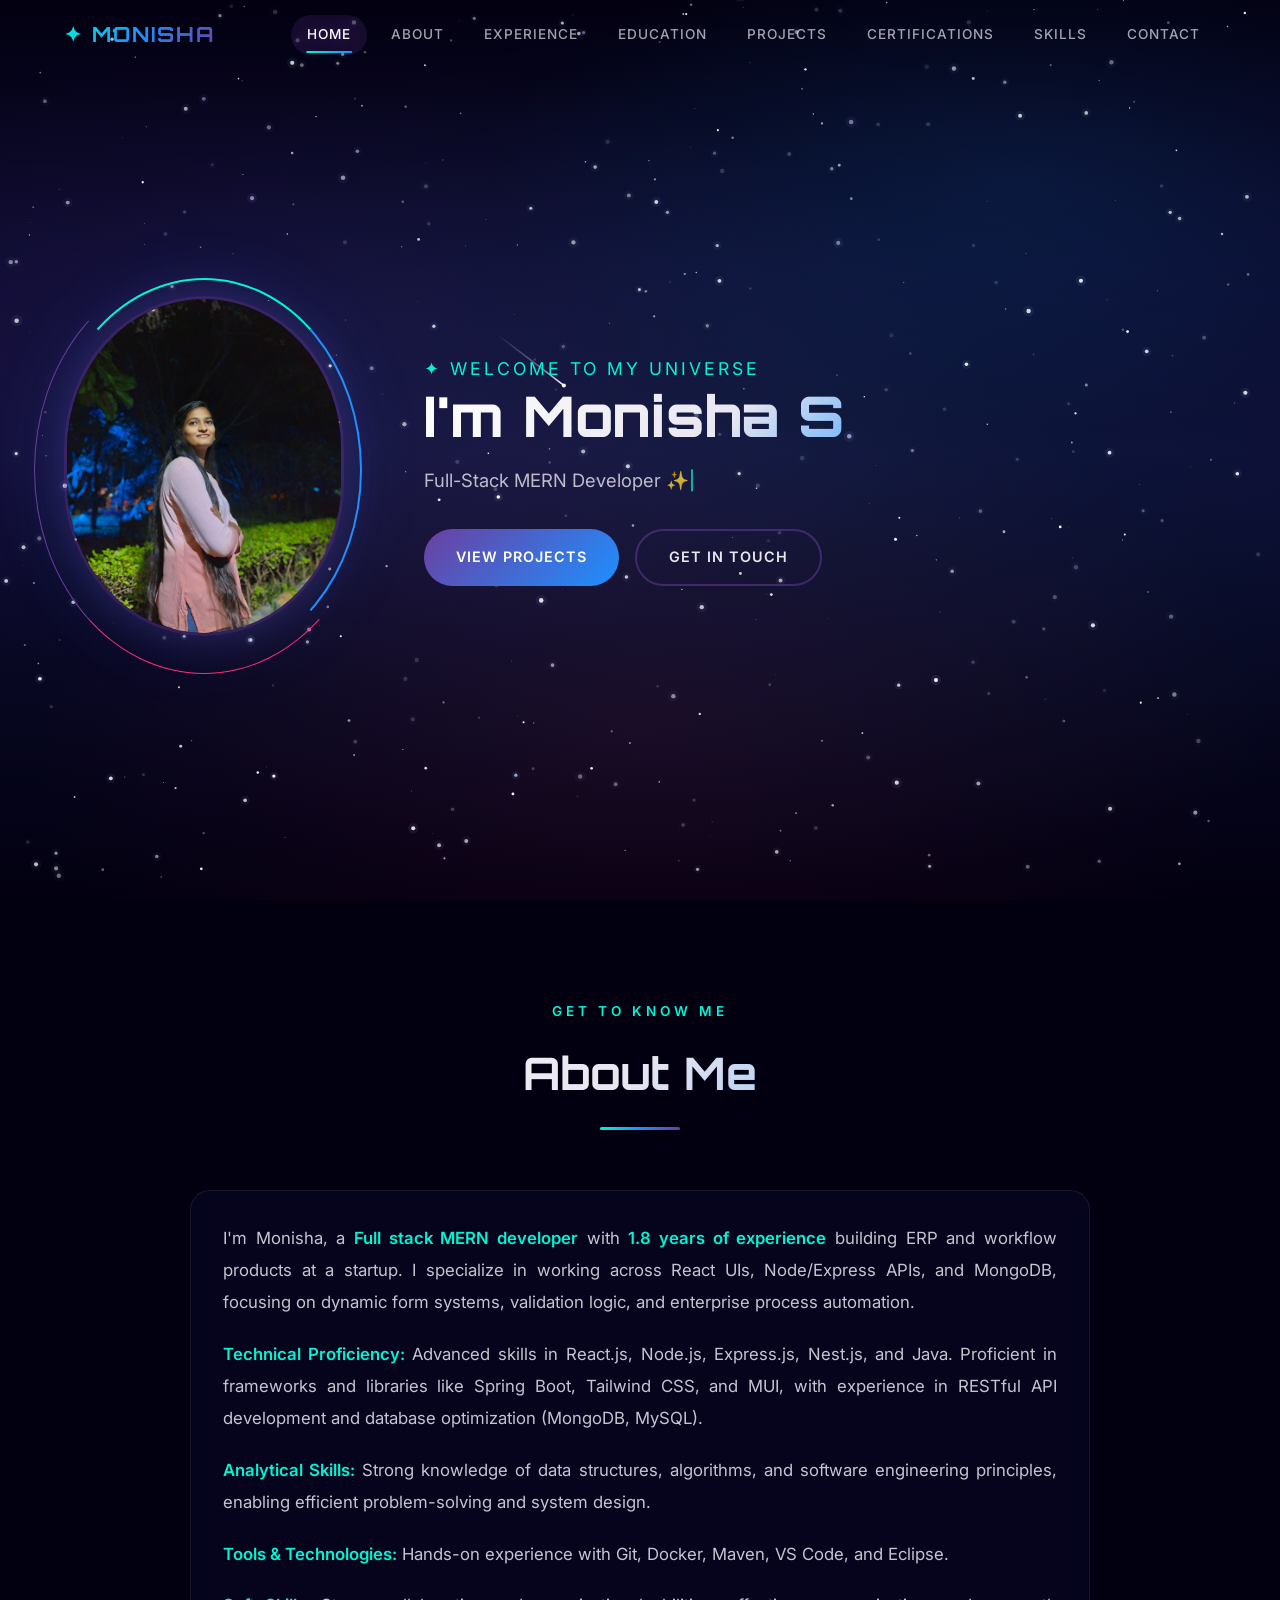
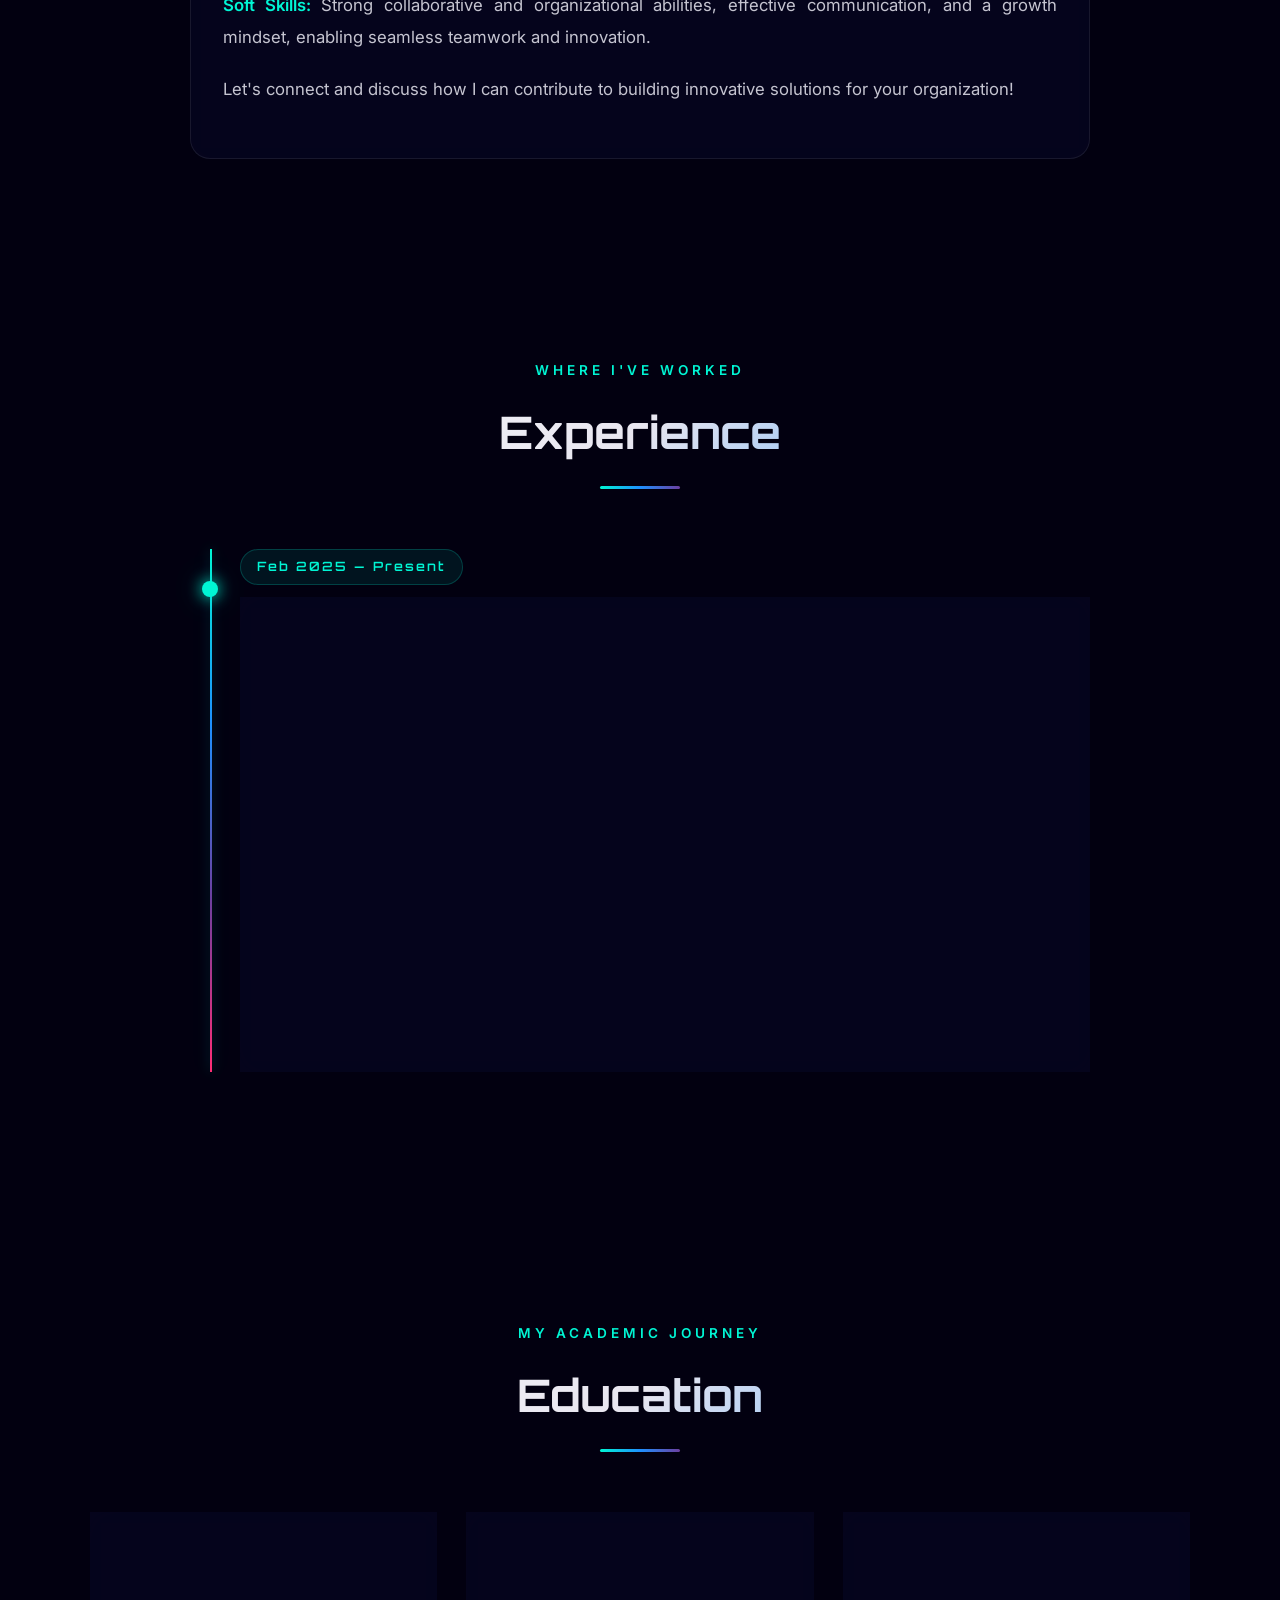
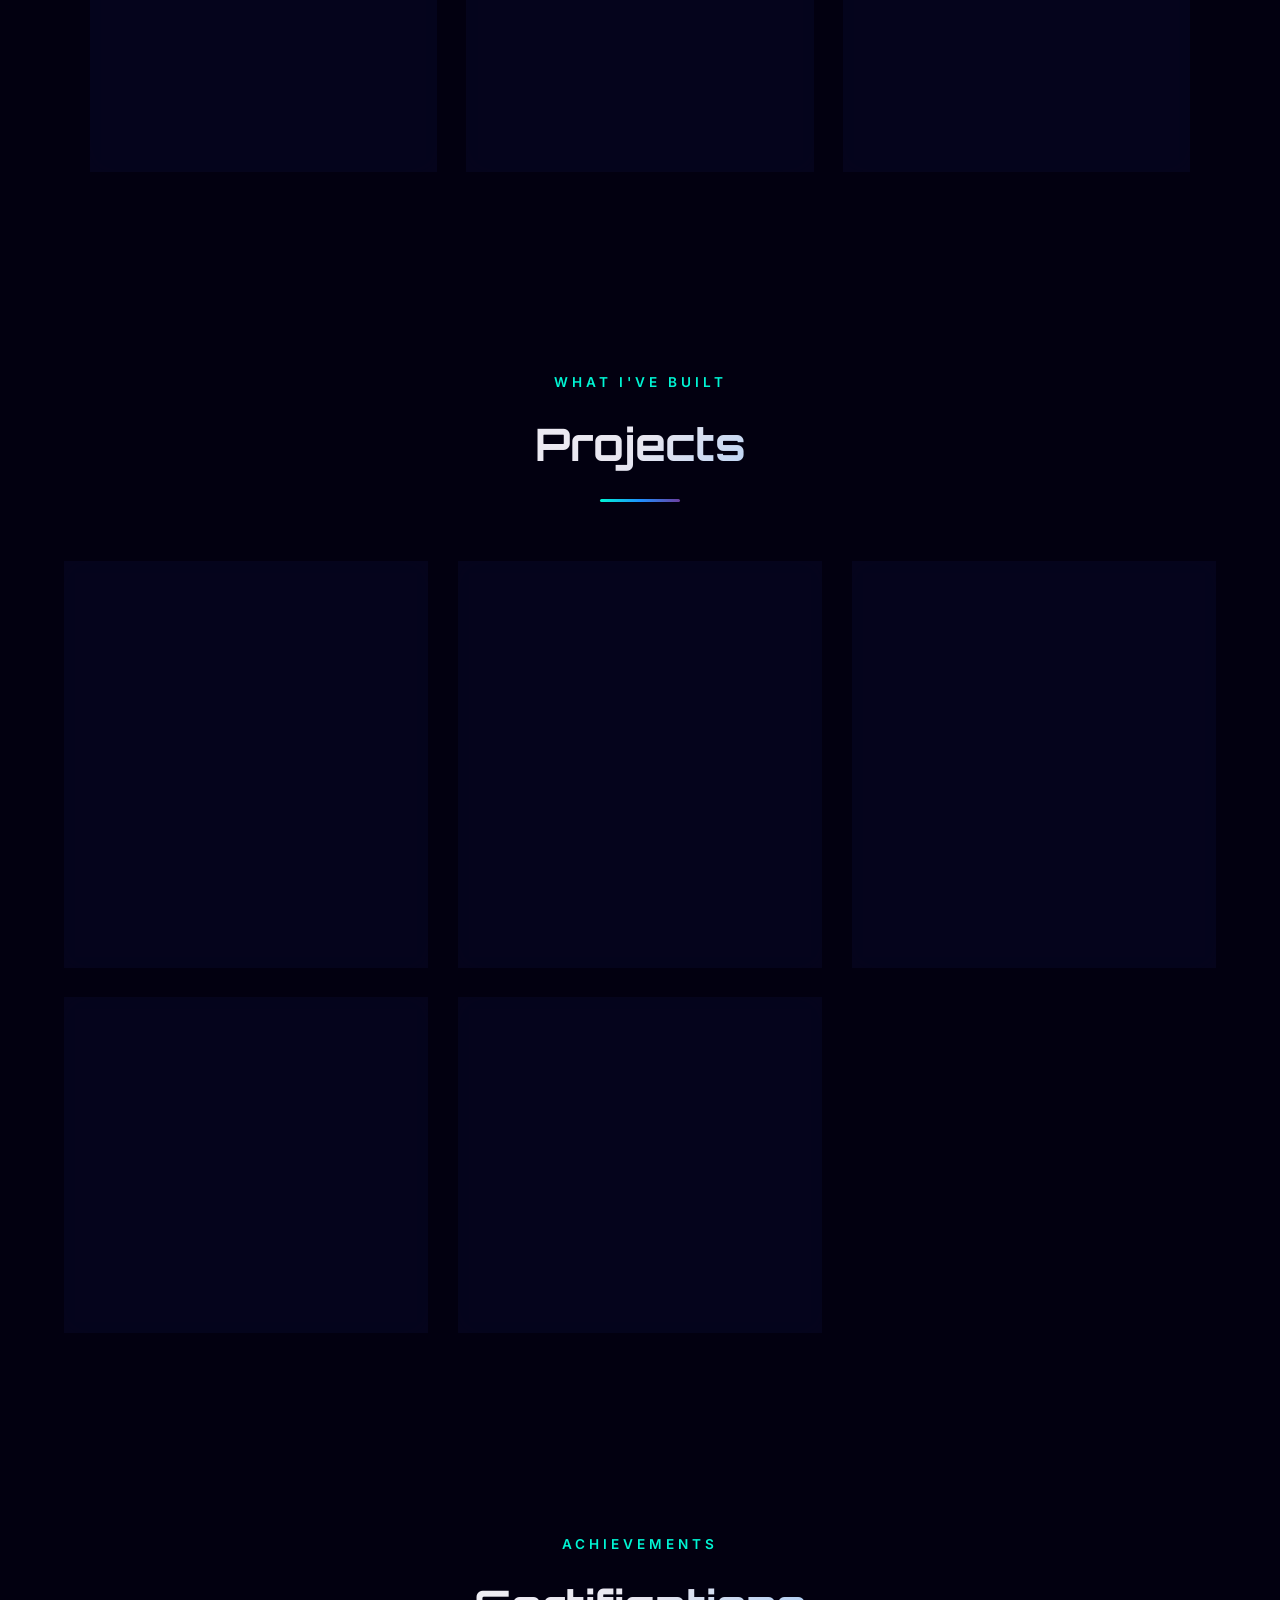
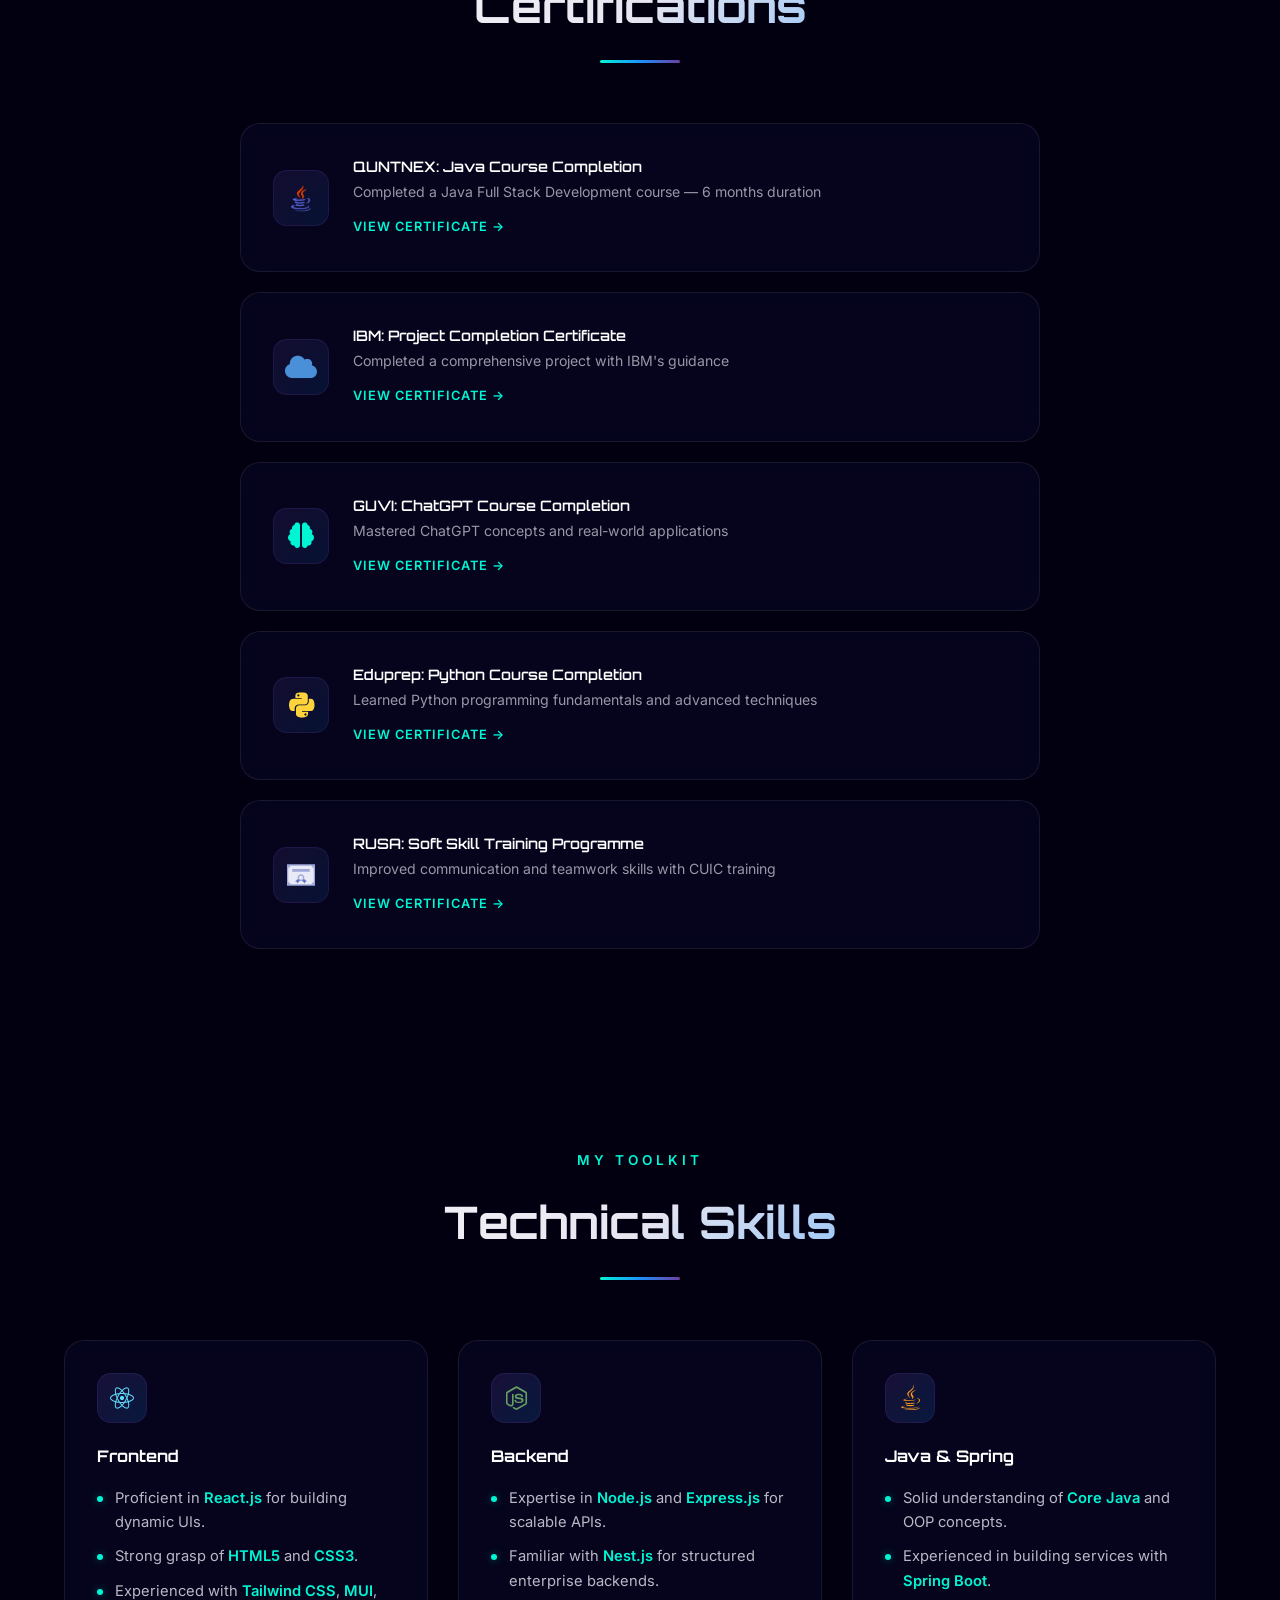
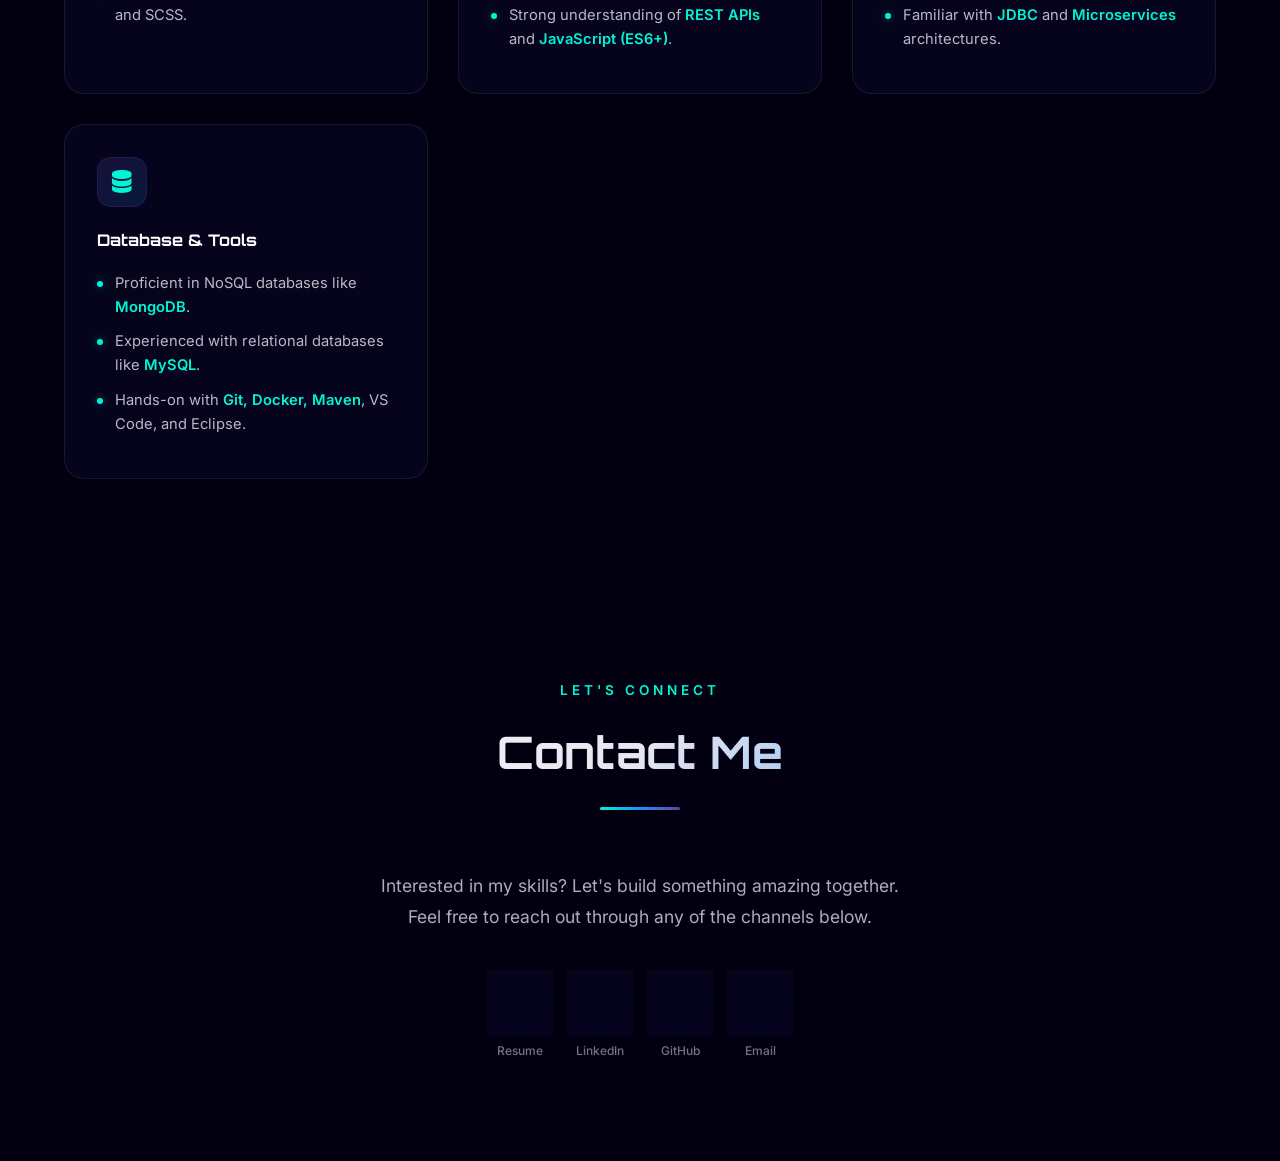
==== commit 8684de04: "feat: add HTML structure for galaxy-themed portfolio page" ====
--- a/webapp/index.html
+++ b/webapp/index.html
@@ -3,7 +3,7 @@
 <head>
     <meta charset="UTF-8">
     <meta name="viewport" content="width=device-width, initial-scale=1.0">
-    <title>Monisha S — Full-Stack MERN Developer | Galaxy Portfolio</title>
+    <title>Galaxy themed portfolio</title>
     <meta name="description" content="Portfolio of Monisha S, a Full-Stack MERN Developer with expertise in React.js, Node.js, Express.js, and MongoDB. Explore projects, skills, and experience.">
     <link rel="stylesheet" href="style1.css">
     <link rel="stylesheet" href="https://cdnjs.cloudflare.com/ajax/libs/font-awesome/6.5.1/css/all.min.css">
@@ -206,7 +206,7 @@
                 </div>
             </div>
             <div class="glass-card cert-item">
-                <div class="cert-icon-box">☁️</div>
+                <div class="cert-icon-box"><i class="fa-solid fa-cloud" style="color: #4a90d9; font-size: 1.6rem;"></i></div>
                 <div class="cert-info">
                     <h3>IBM: Project Completion Certificate</h3>
                     <p>Completed a comprehensive project with IBM's guidance</p>
@@ -214,7 +214,7 @@
                 </div>
             </div>
             <div class="glass-card cert-item">
-                <div class="cert-icon-box">🤖</div>
+                <div class="cert-icon-box"><i class="fa-solid fa-brain" style="color: #00f5d4; font-size: 1.6rem;"></i></div>
                 <div class="cert-info">
                     <h3>GUVI: ChatGPT Course Completion</h3>
                     <p>Mastered ChatGPT concepts and real-world applications</p>
@@ -222,7 +222,7 @@
                 </div>
             </div>
             <div class="glass-card cert-item">
-                <div class="cert-icon-box">🐍</div>
+                <div class="cert-icon-box"><i class="fa-brands fa-python" style="color: #ffd43b; font-size: 1.8rem;"></i></div>
                 <div class="cert-info">
                     <h3>Eduprep: Python Course Completion</h3>
                     <p>Learned Python programming fundamentals and advanced techniques</p>
@@ -251,7 +251,7 @@
         </div>
         <div class="skills-grid stagger-children">
             <div class="glass-card skill-card-new" data-tilt>
-                <div class="skill-icon">🎨</div>
+                <div class="skill-icon"><i class="fa-brands fa-react" style="color: #61dafb; font-size: 1.5rem;"></i></div>
                 <h3>Frontend</h3>
                 <ul>
                     <li>Proficient in <span class="highlight">React.js</span> for building dynamic UIs.</li>
@@ -260,7 +260,7 @@
                 </ul>
             </div>
             <div class="glass-card skill-card-new" data-tilt>
-                <div class="skill-icon">⚙️</div>
+                <div class="skill-icon"><i class="fa-brands fa-node-js" style="color: #68a063; font-size: 1.5rem;"></i></div>
                 <h3>Backend</h3>
                 <ul>
                     <li>Expertise in <span class="highlight">Node.js</span> and <span class="highlight">Express.js</span> for scalable APIs.</li>
@@ -269,7 +269,7 @@
                 </ul>
             </div>
             <div class="glass-card skill-card-new" data-tilt>
-                <div class="skill-icon">☕</div>
+                <div class="skill-icon"><i class="fa-brands fa-java" style="color: #f89820; font-size: 1.6rem;"></i></div>
                 <h3>Java &amp; Spring</h3>
                 <ul>
                     <li>Solid understanding of <span class="highlight">Core Java</span> and OOP concepts.</li>
@@ -278,7 +278,7 @@
                 </ul>
             </div>
             <div class="glass-card skill-card-new" data-tilt>
-                <div class="skill-icon">🗄️</div>
+                <div class="skill-icon"><i class="fa-solid fa-database" style="color: #00f5d4; font-size: 1.4rem;"></i></div>
                 <h3>Database &amp; Tools</h3>
                 <ul>
                     <li>Proficient in NoSQL databases like <span class="highlight">MongoDB</span>.</li>
@@ -332,10 +332,6 @@
 
     </main>
 
-    <!-- ========== FOOTER ========== -->
-    <footer class="galaxy-footer">
-        <p>Designed with <span>♥</span> by Monisha S · © 2025</p>
-    </footer>
 
     <script src="app.js"></script>
 </body>
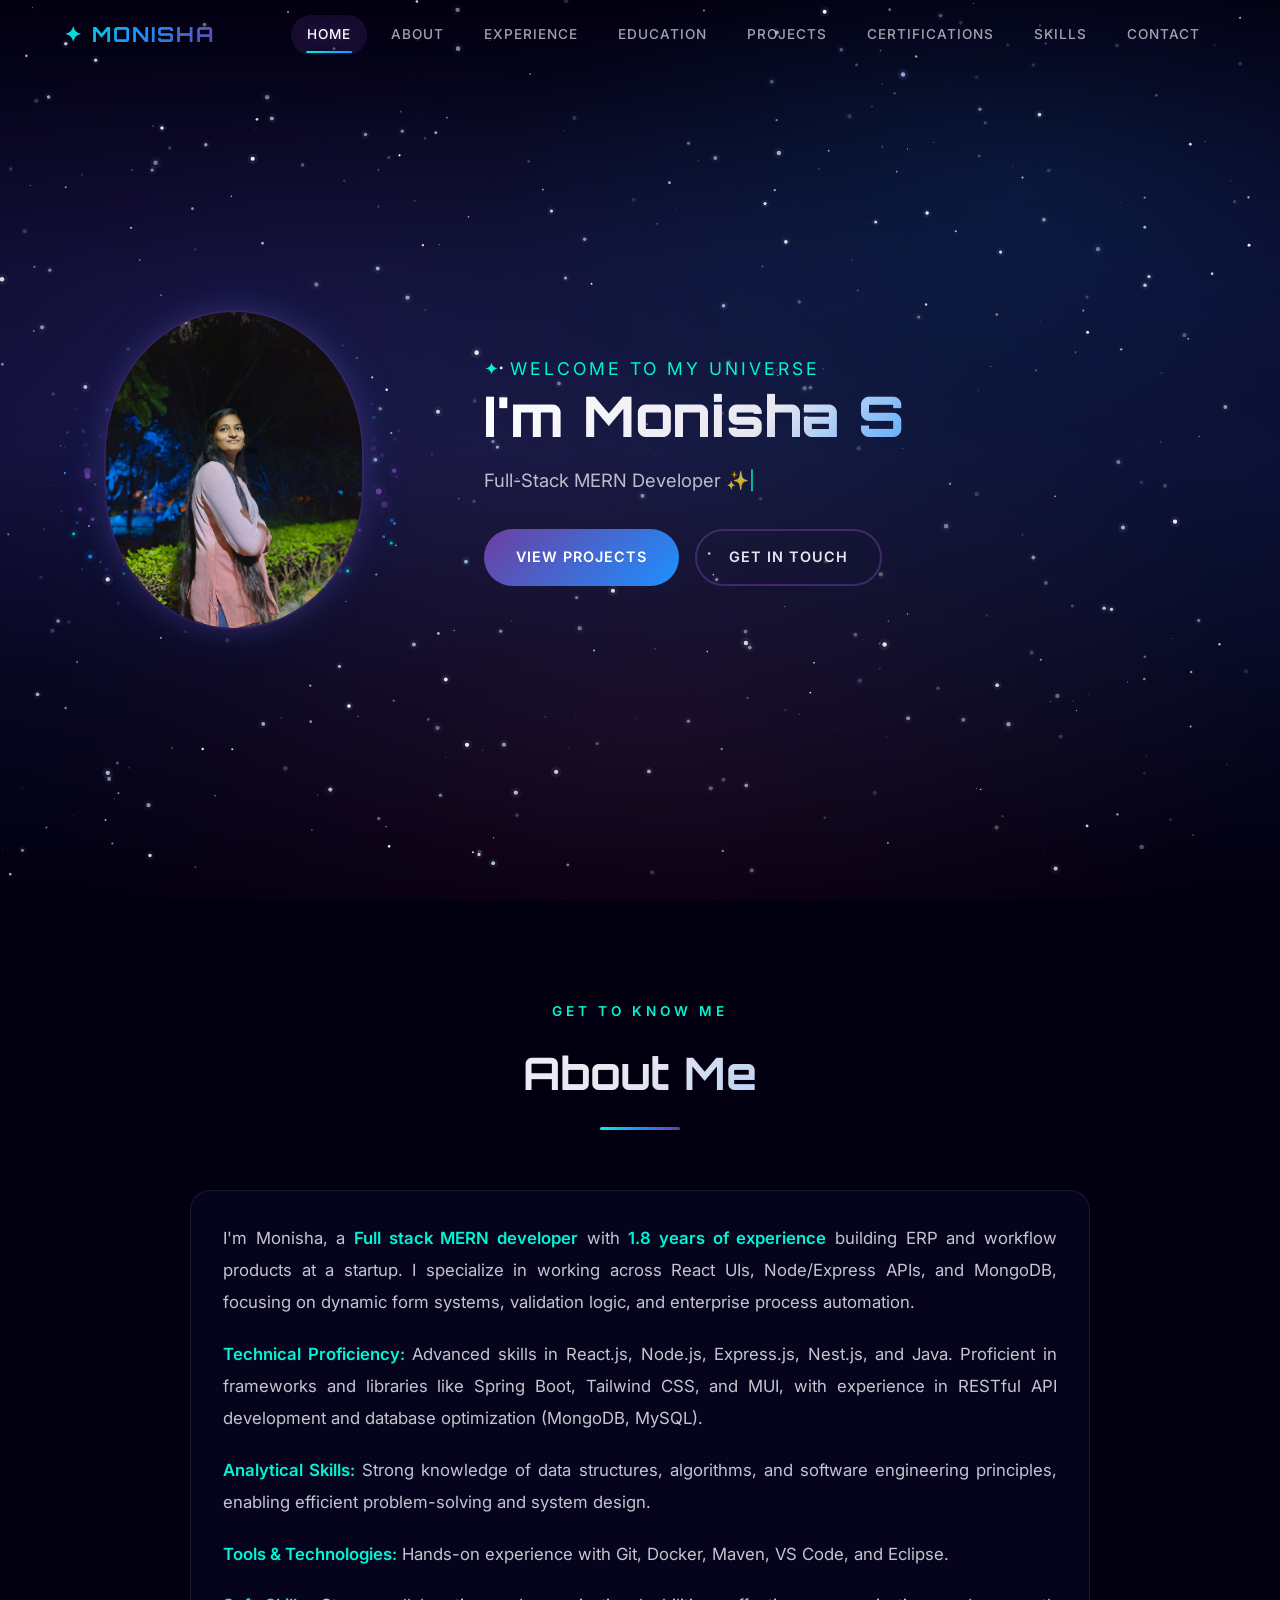
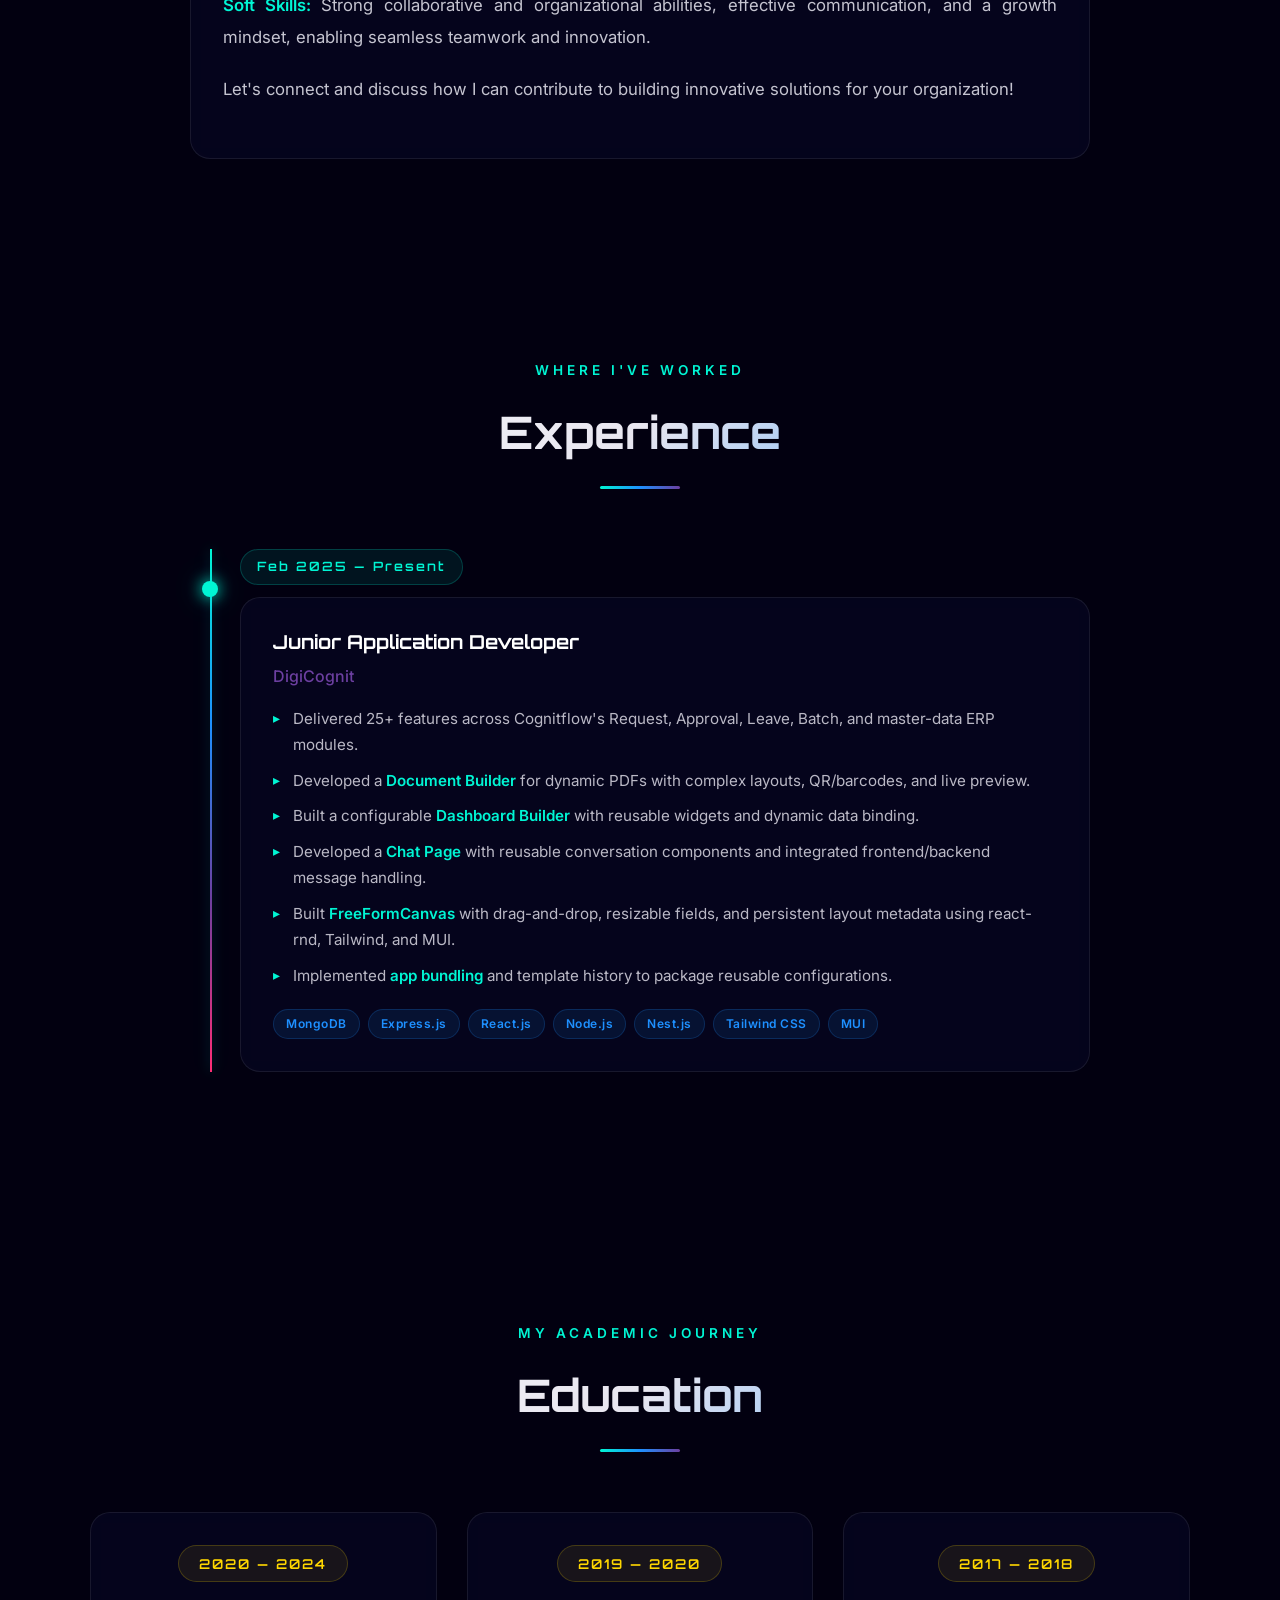
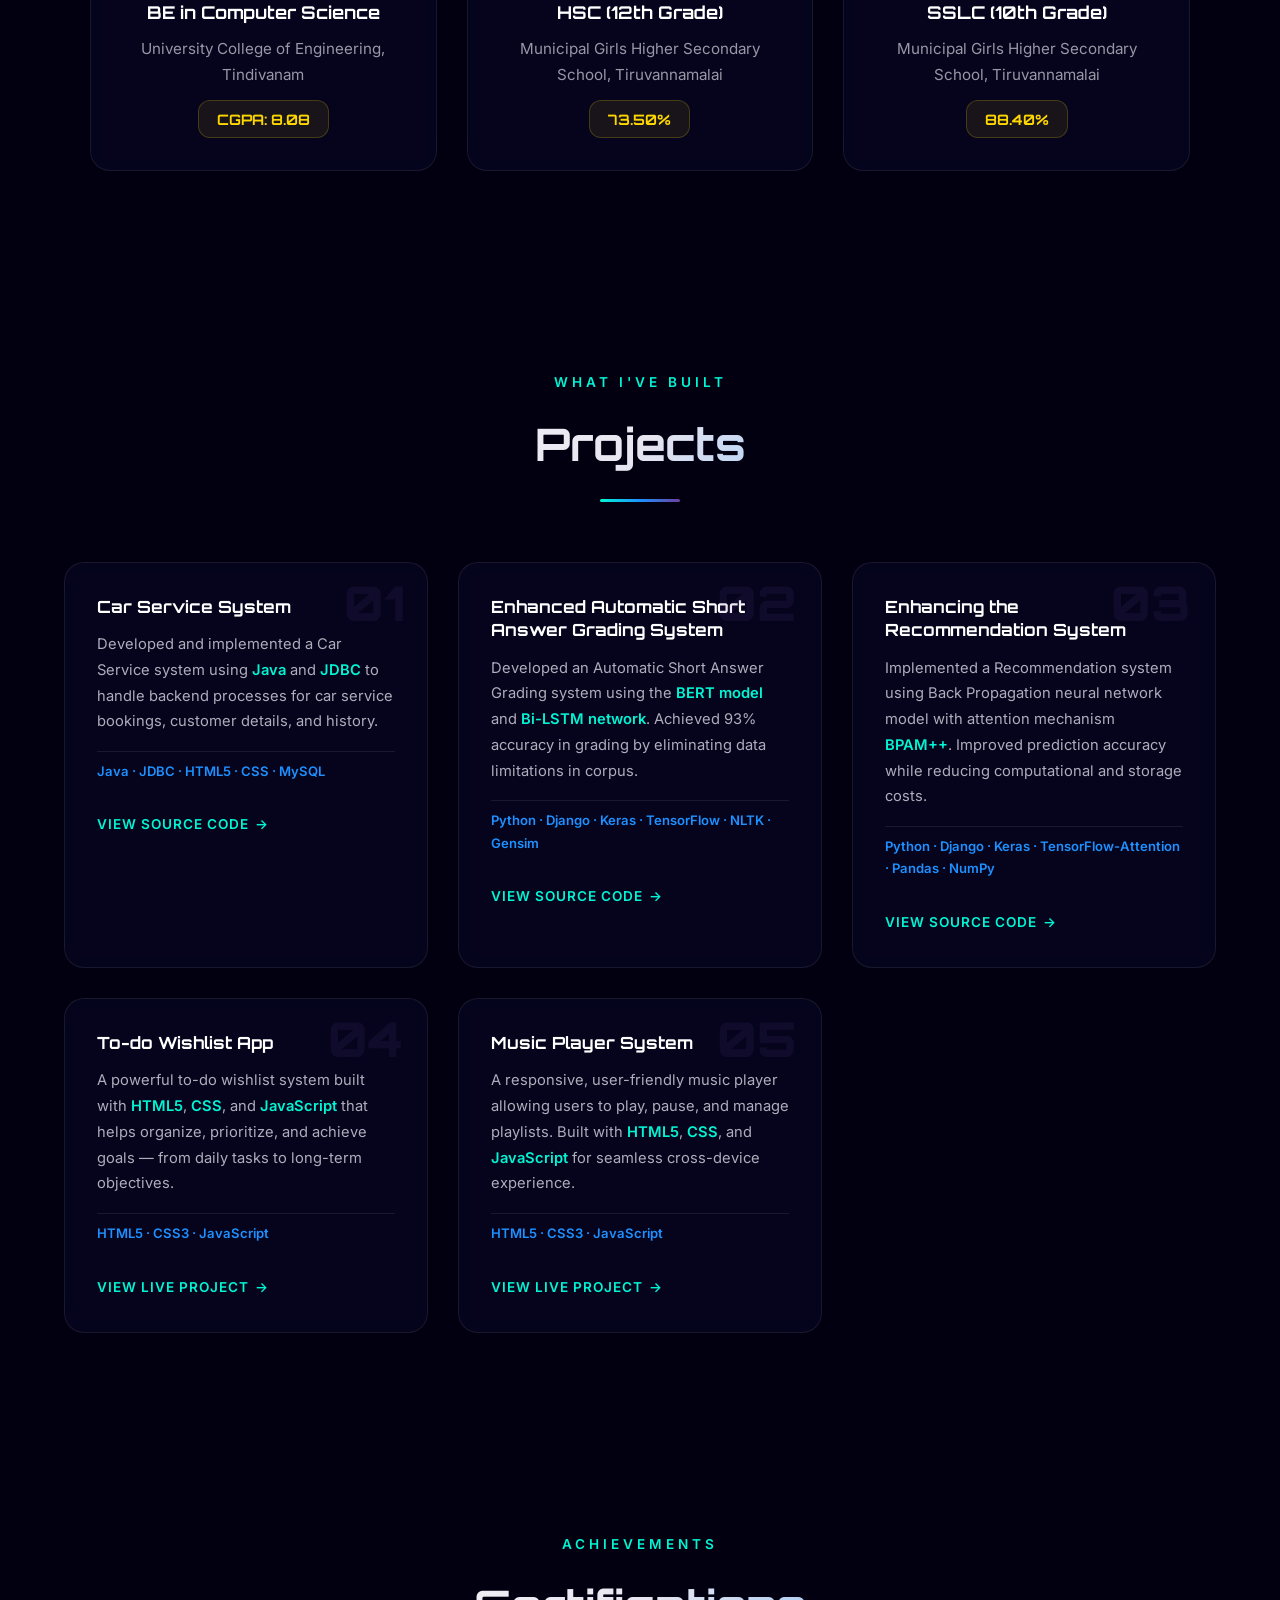
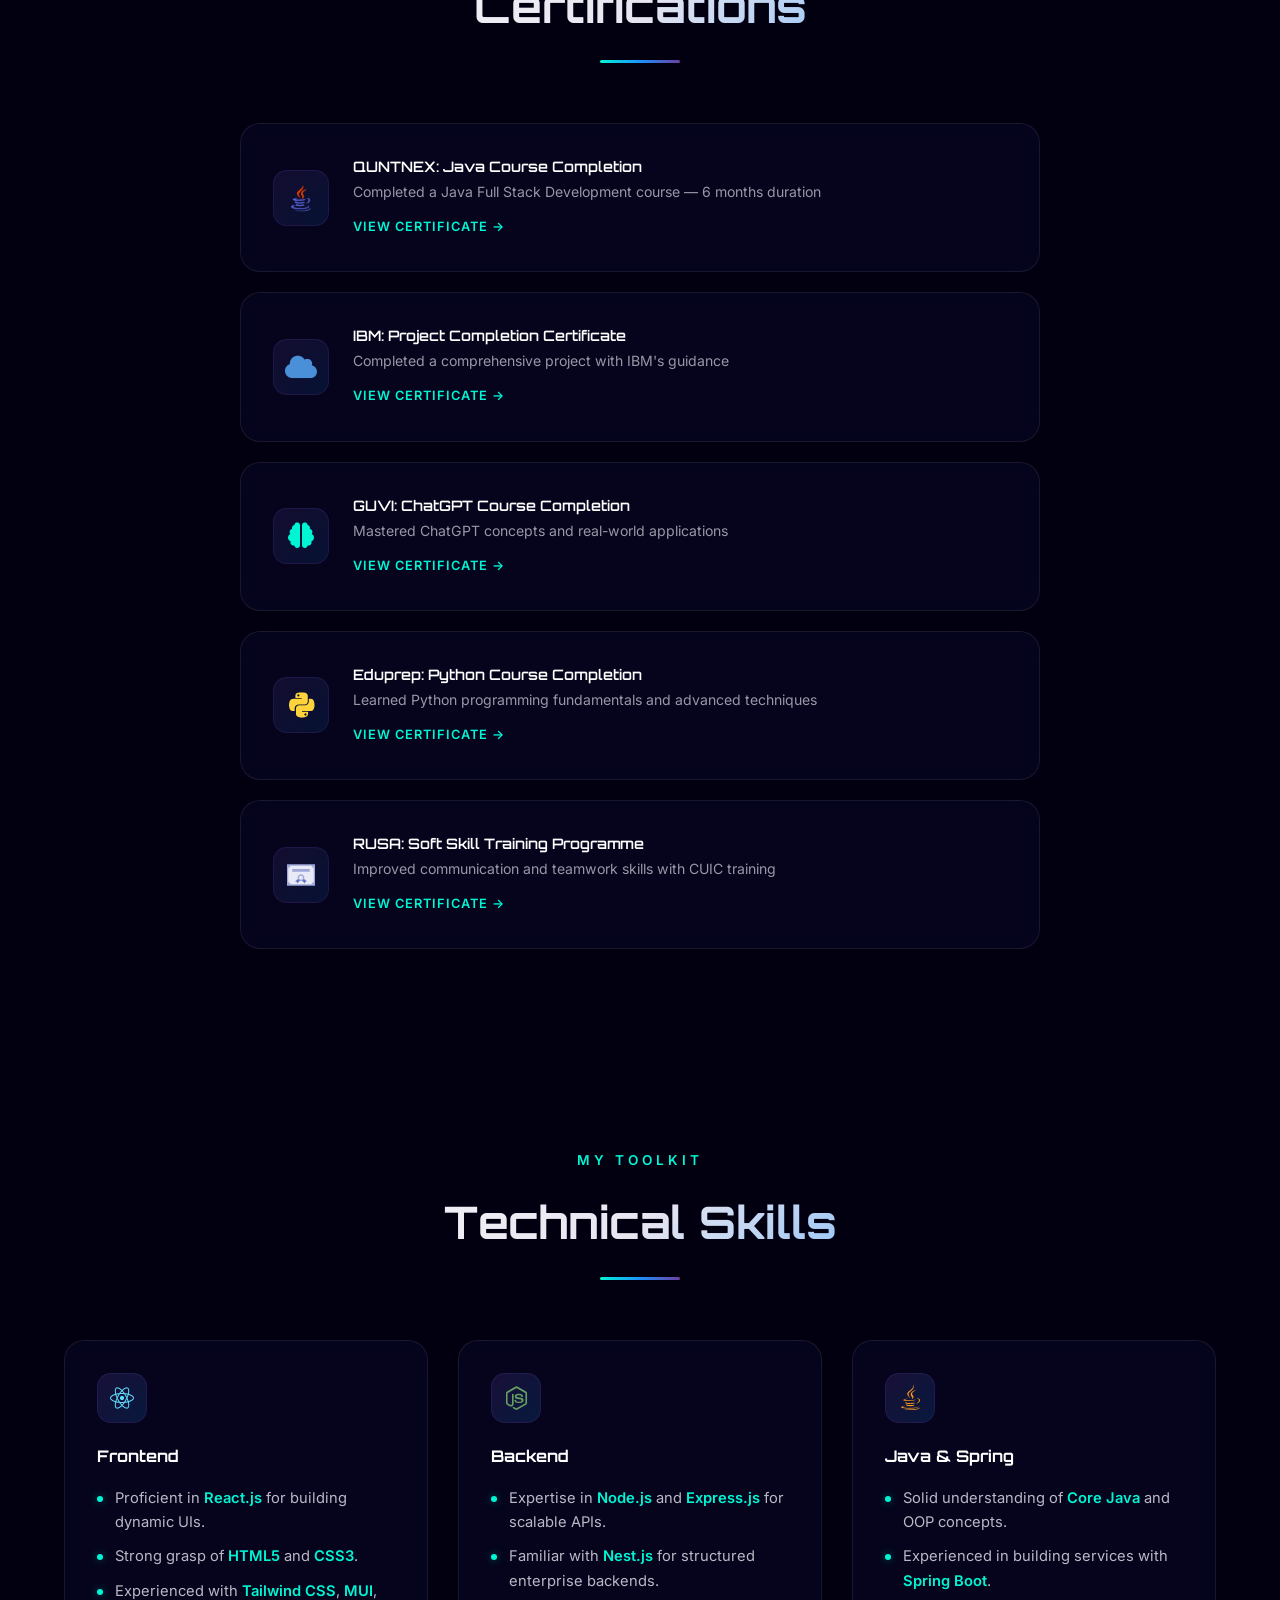
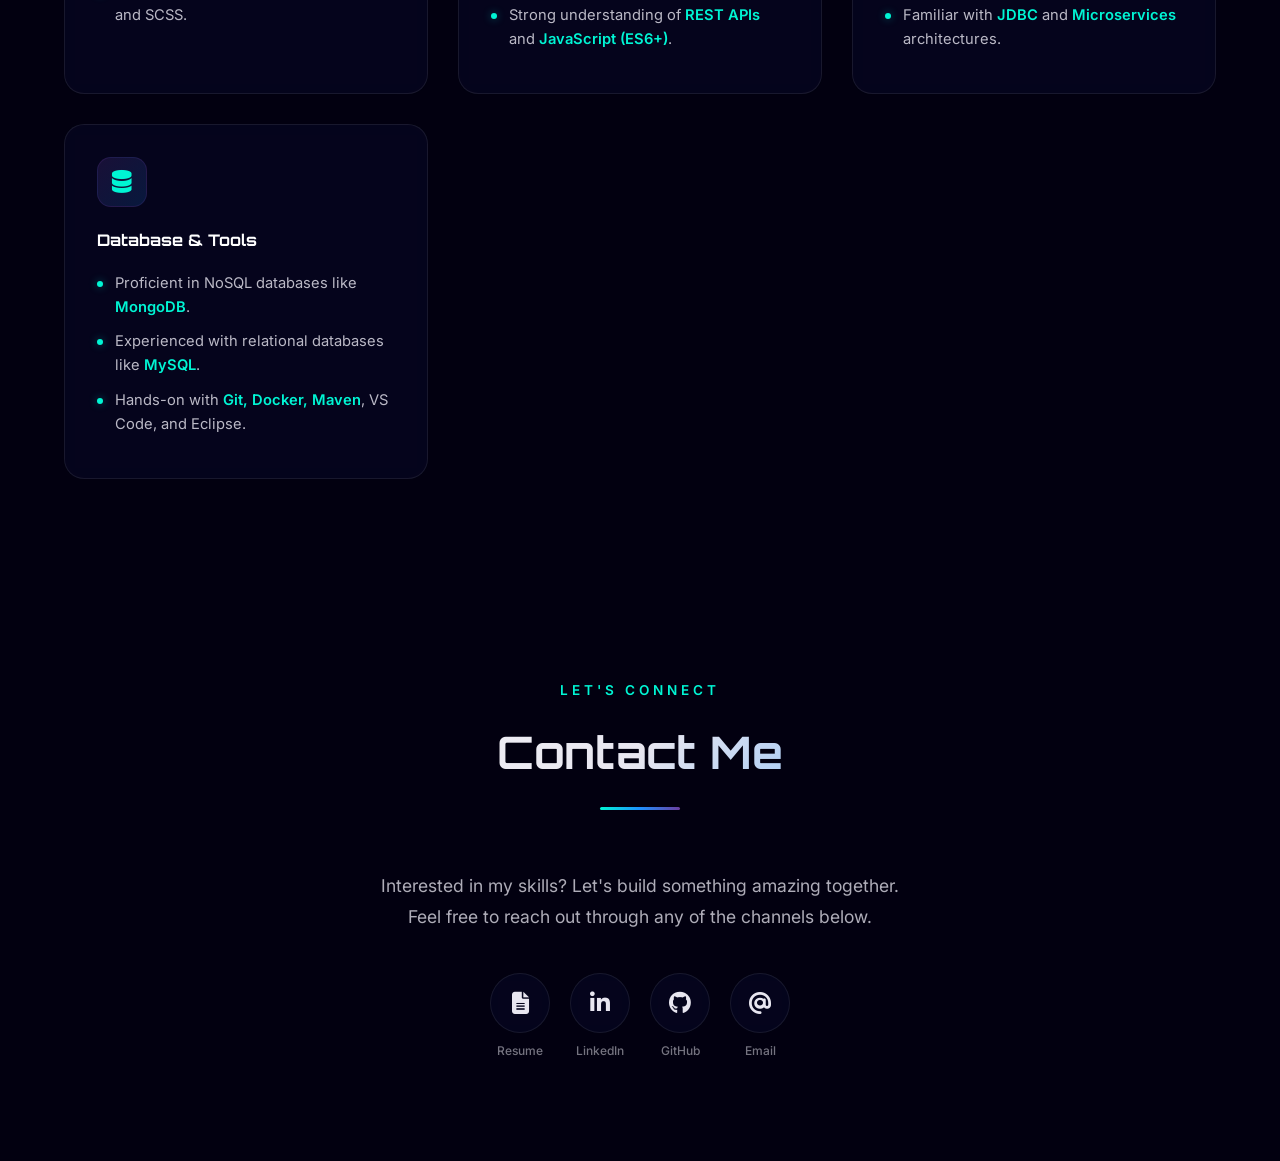
==== commit a5101460: "feat: modified orbital particle rings swirl" ====
--- a/webapp/index.html
+++ b/webapp/index.html
@@ -39,6 +39,7 @@
     <section class="hero" id="home">
         <div class="hero-content">
             <div class="hero-image-wrapper">
+                <canvas id="portal-canvas"></canvas>
                 <img src="monipf3.jpeg" alt="Monisha S — Full-Stack Developer" class="hero-image">
             </div>
             <div class="hero-text">
--- a/webapp/style1.css
+++ b/webapp/style1.css
@@ -244,57 +244,49 @@
   width: 100%;
 }
 
-/* Oval profile image with orbital ring */
+/* Oval profile image with galaxy portal */
 .hero-image-wrapper {
   position: relative;
   flex-shrink: 0;
-}
-
-.hero-image-wrapper::before {
-  content: '';
+  width: 340px;
+  height: 400px;
+  display: flex;
+  align-items: center;
+  justify-content: center;
+}
+
+/* Portal canvas behind the photo */
+#portal-canvas {
   position: absolute;
-  inset: -18px;
-  border-radius: 50%;
-  border: 2px solid transparent;
-  border-top-color: var(--aurora-cyan);
-  border-right-color: var(--cosmic-blue);
-  animation: orbitSpin 6s linear infinite;
-}
-
-.hero-image-wrapper::after {
-  content: '';
-  position: absolute;
-  inset: -30px;
-  border-radius: 50%;
-  border: 1px solid transparent;
-  border-bottom-color: var(--nova-pink);
-  border-left-color: var(--nebula-purple);
-  animation: orbitSpin 10s linear infinite reverse;
-}
-
-@keyframes orbitSpin {
-  to { transform: rotate(360deg); }
+  inset: 0;
+  width: 100%;
+  height: 100%;
+  z-index: 0;
+  pointer-events: none;
 }
 
 .hero-image {
-  width: 280px;
-  height: 340px;
+  position: relative;
+  z-index: 1;
+  width: 260px;
+  height: 320px;
   object-fit: cover;
   border-radius: 50% / 45%;
-  border: 3px solid rgba(108, 63, 160, 0.4);
+  border: 2px solid rgba(108, 63, 160, 0.35);
   box-shadow:
-    0 0 40px rgba(108, 63, 160, 0.3),
-    0 0 80px rgba(30, 144, 255, 0.15),
-    inset 0 0 30px rgba(0, 0, 0, 0.3);
+    0 0 25px rgba(108, 63, 160, 0.3),
+    0 0 50px rgba(30, 144, 255, 0.12),
+    inset 0 0 20px rgba(0, 0, 0, 0.35);
   transition: var(--transition-smooth);
 }
 
 .hero-image:hover {
   box-shadow:
-    0 0 60px rgba(108, 63, 160, 0.5),
-    0 0 100px rgba(30, 144, 255, 0.25),
-    inset 0 0 30px rgba(0, 0, 0, 0.3);
-  transform: scale(1.03);
+    0 0 40px rgba(108, 63, 160, 0.5),
+    0 0 80px rgba(30, 144, 255, 0.2),
+    0 0 110px rgba(0, 245, 212, 0.12),
+    inset 0 0 20px rgba(0, 0, 0, 0.3);
+  transform: scale(1.04);
 }
 
 .hero-text {
@@ -1220,6 +1212,11 @@
     gap: 40px;
   }
 
+  .hero-image-wrapper {
+    width: 280px;
+    height: 320px;
+  }
+
   .hero-image {
     width: 200px;
     height: 240px;
@@ -1277,6 +1274,11 @@
     --card-radius: 16px;
   }
 
+  .hero-image-wrapper {
+    width: 240px;
+    height: 280px;
+  }
+
   .hero-image {
     width: 170px;
     height: 210px;
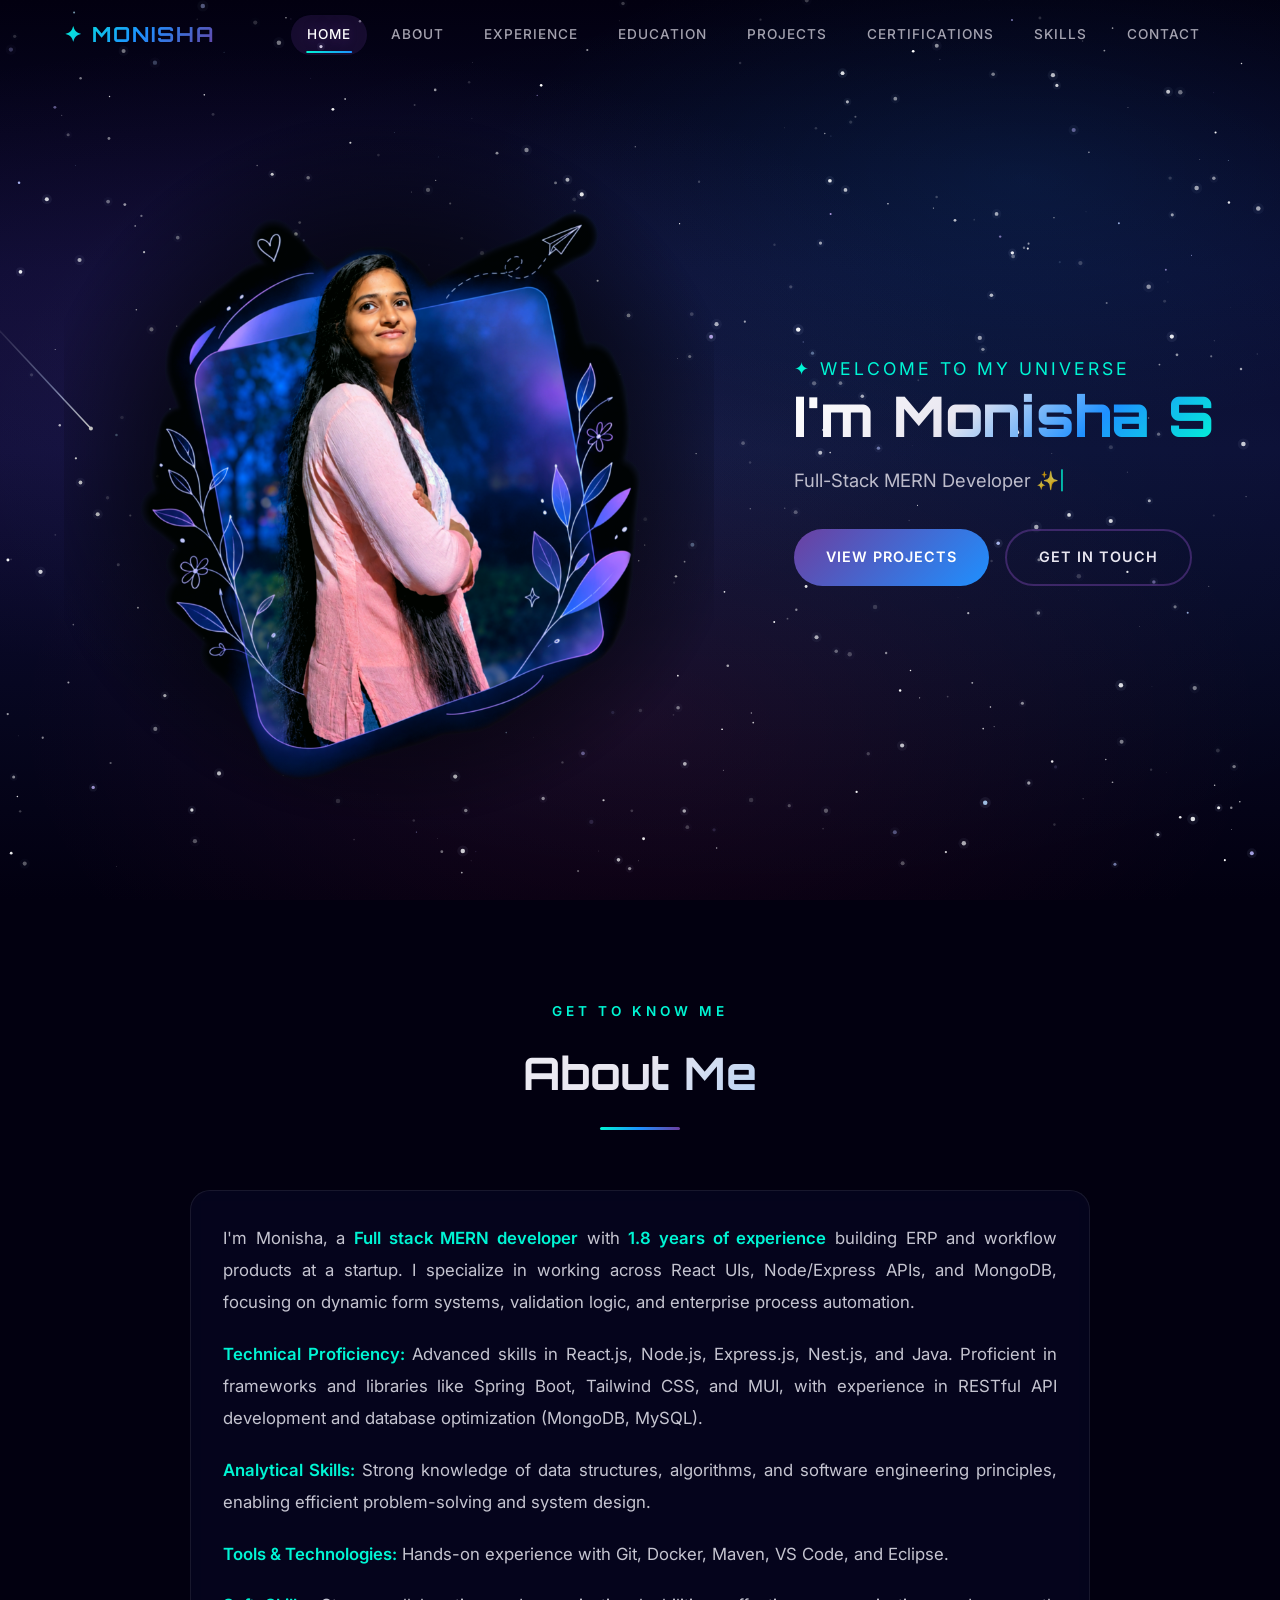
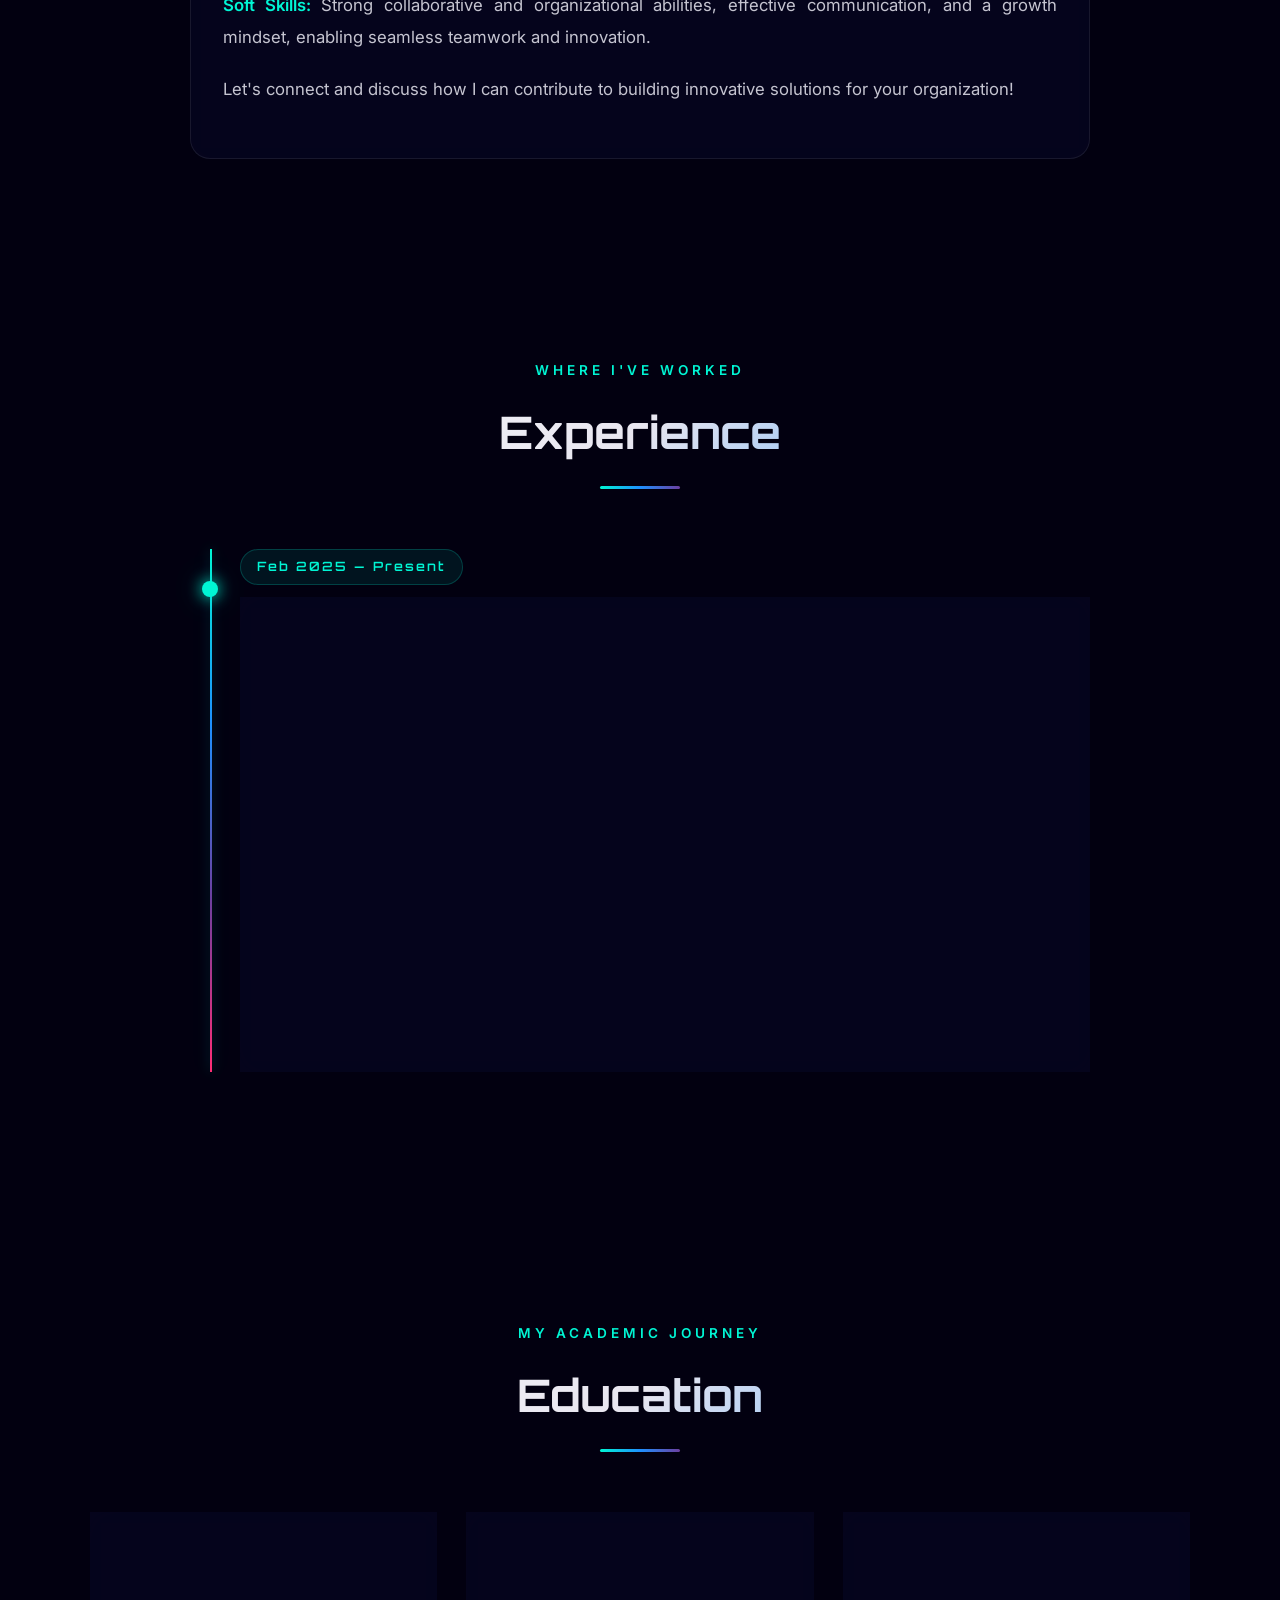
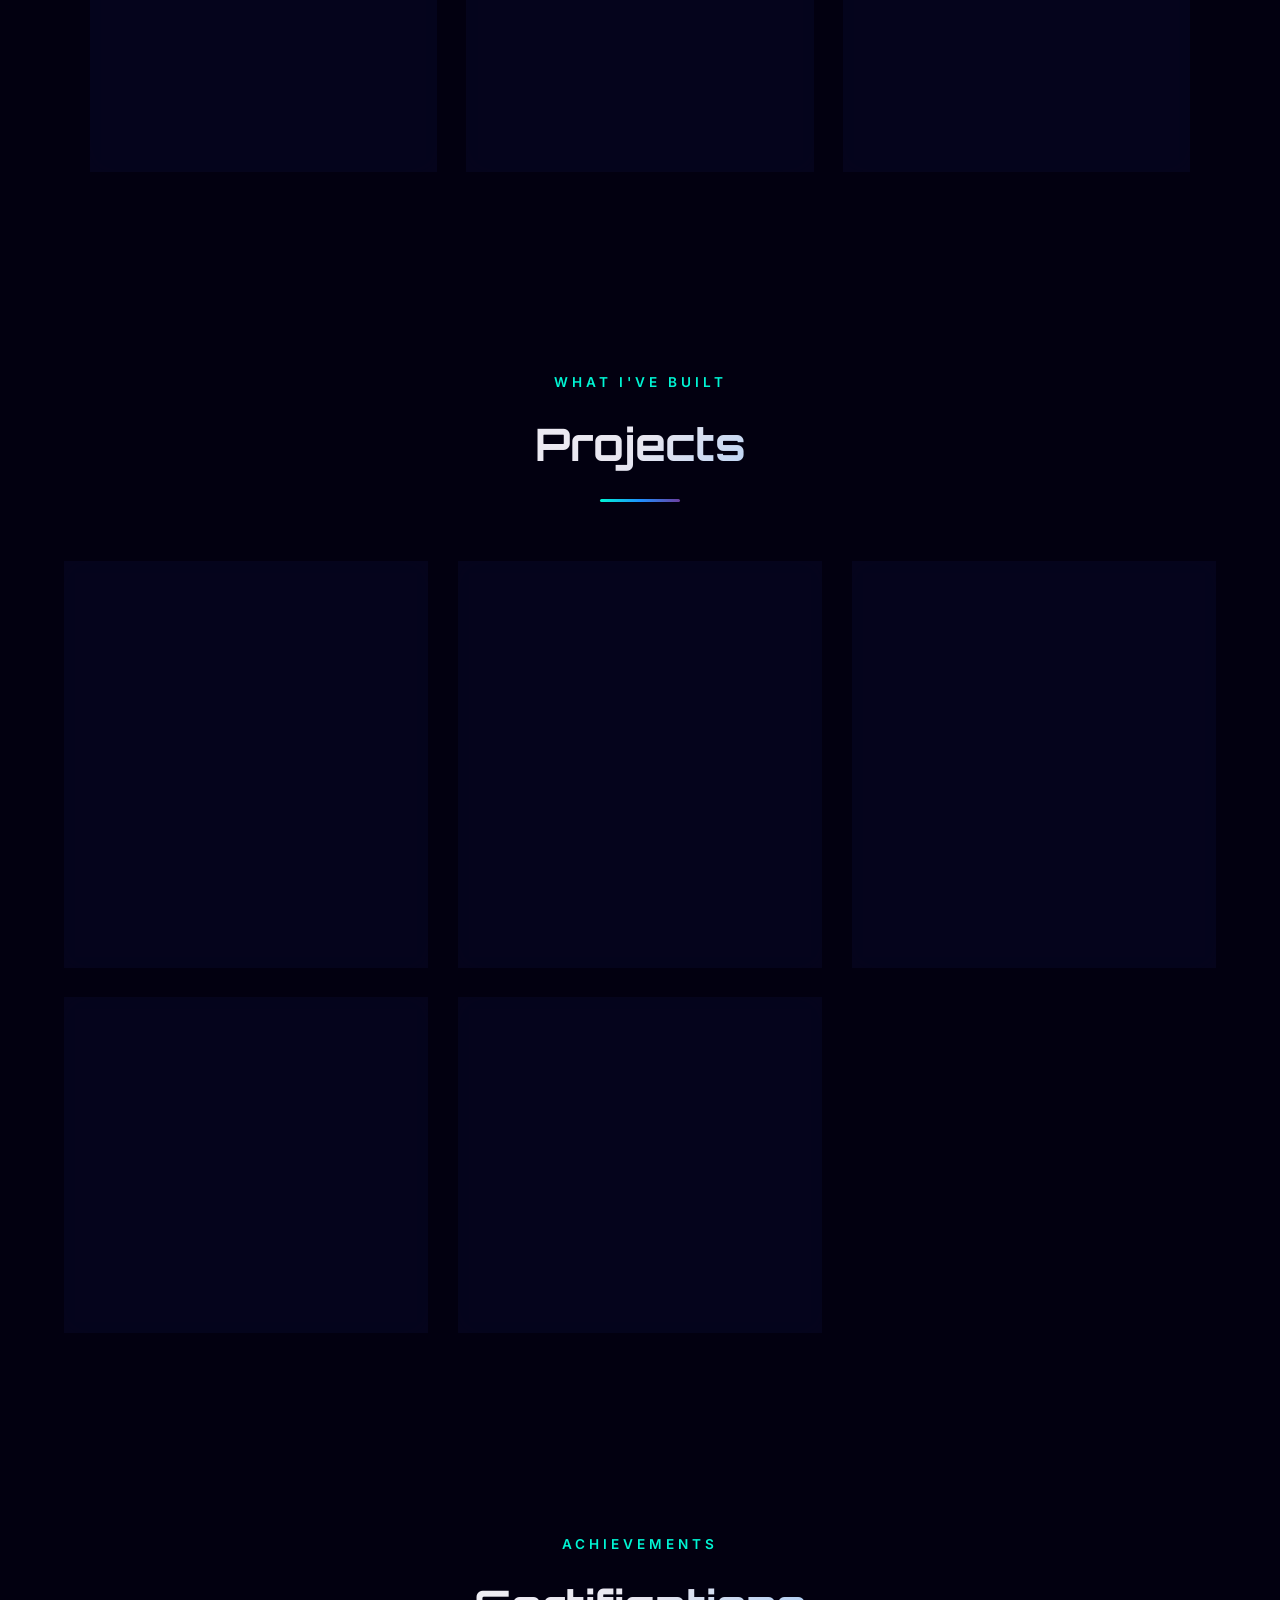
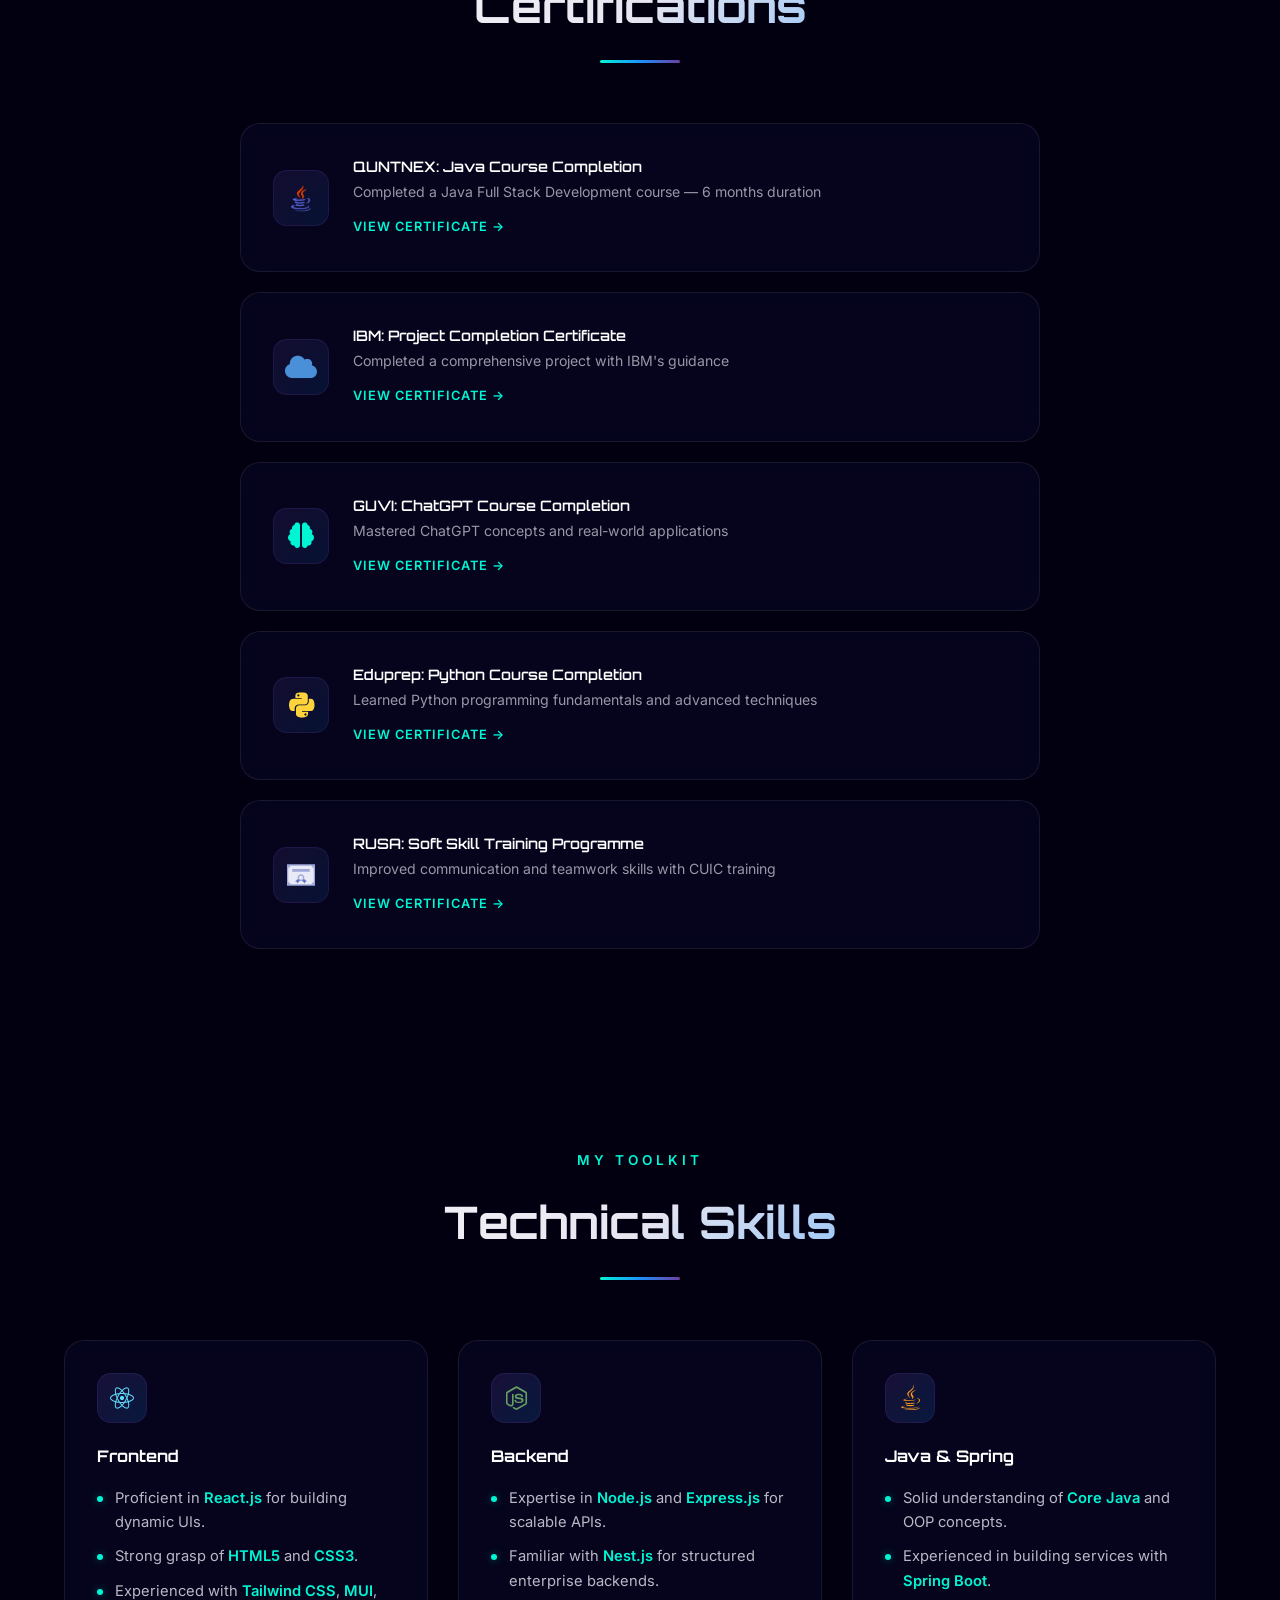
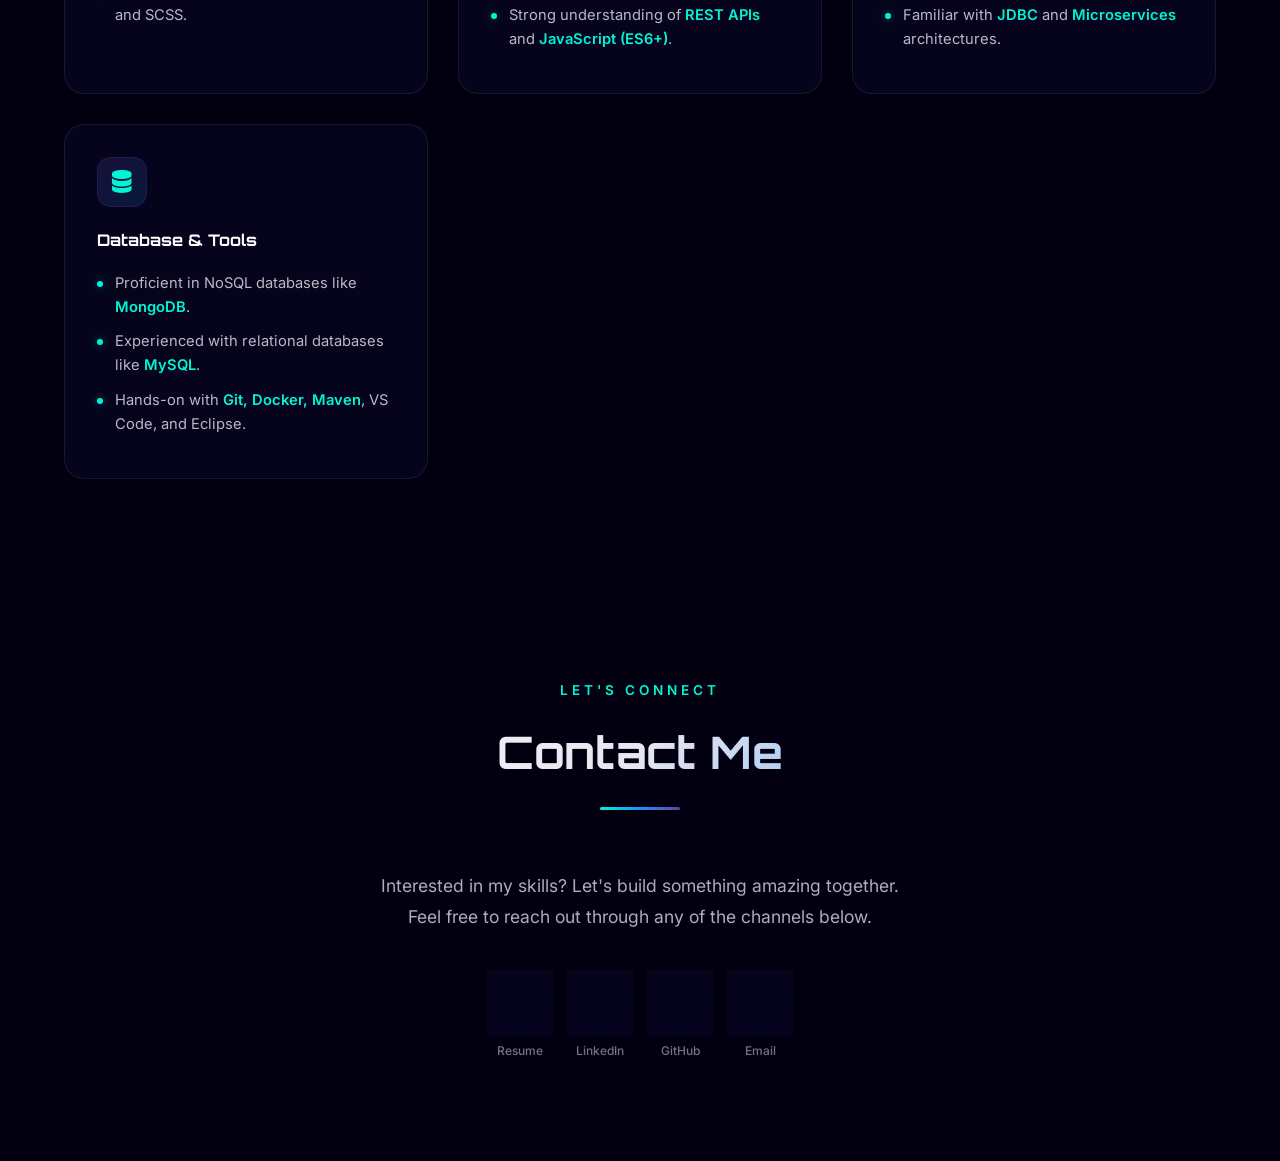
==== commit 6dcf1c48: "feat: add galaxy-themed portfolio web application with HTML, CSS, and image assets" ====
--- a/webapp/index.html
+++ b/webapp/index.html
@@ -40,7 +40,7 @@
         <div class="hero-content">
             <div class="hero-image-wrapper">
                 <canvas id="portal-canvas"></canvas>
-                <img src="monipf3.jpeg" alt="Monisha S — Full-Stack Developer" class="hero-image">
+                <img src="monipf3.jpg" alt="Monisha S — Full-Stack Developer" class="hero-image">
             </div>
             <div class="hero-text">
                 <span class="hero-greeting">✦ Welcome to My Universe</span>
--- a/webapp/style1.css
+++ b/webapp/style1.css
@@ -244,15 +244,17 @@
   width: 100%;
 }
 
-/* Oval profile image with galaxy portal */
+/* Profile image with galaxy portal */
 .hero-image-wrapper {
   position: relative;
   flex-shrink: 0;
-  width: 340px;
-  height: 400px;
+  width: 650px;
+  height: 700px;
   display: flex;
   align-items: center;
   justify-content: center;
+  z-index: 1;
+  background: radial-gradient(circle, rgba(0, 0, 0, 0.95) 20%, rgba(0, 0, 0, 0.5) 50%, transparent 75%);
 }
 
 /* Portal canvas behind the photo */
@@ -267,25 +269,16 @@
 
 .hero-image {
   position: relative;
-  z-index: 1;
-  width: 260px;
-  height: 320px;
+  z-index: 2;
+  width: 550px;
+  height: auto;
   object-fit: cover;
-  border-radius: 50% / 45%;
-  border: 2px solid rgba(108, 63, 160, 0.35);
-  box-shadow:
-    0 0 25px rgba(108, 63, 160, 0.3),
-    0 0 50px rgba(30, 144, 255, 0.12),
-    inset 0 0 20px rgba(0, 0, 0, 0.35);
   transition: var(--transition-smooth);
+  /* Prevent star particles from bleeding over the photo */
+  isolation: isolate;
 }
 
 .hero-image:hover {
-  box-shadow:
-    0 0 40px rgba(108, 63, 160, 0.5),
-    0 0 80px rgba(30, 144, 255, 0.2),
-    0 0 110px rgba(0, 245, 212, 0.12),
-    inset 0 0 20px rgba(0, 0, 0, 0.3);
   transform: scale(1.04);
 }
 
@@ -1156,9 +1149,13 @@
   .hero-content {
     gap: 50px;
   }
+  .hero-image-wrapper {
+    width: 420px;
+    height: 480px;
+  }
   .hero-image {
-    width: 230px;
-    height: 280px;
+    width: 340px;
+    height: 400px;
   }
 }
 
@@ -1213,13 +1210,13 @@
   }
 
   .hero-image-wrapper {
+    width: 340px;
+    height: 400px;
+  }
+
+  .hero-image {
     width: 280px;
-    height: 320px;
-  }
-
-  .hero-image {
-    width: 200px;
-    height: 240px;
+    height: 340px;
   }
 
   .hero-subtitle {
@@ -1275,13 +1272,13 @@
   }
 
   .hero-image-wrapper {
-    width: 240px;
-    height: 280px;
+    width: 300px;
+    height: 360px;
   }
 
   .hero-image {
-    width: 170px;
-    height: 210px;
+    width: 250px;
+    height: 300px;
   }
 
   .hero-title {
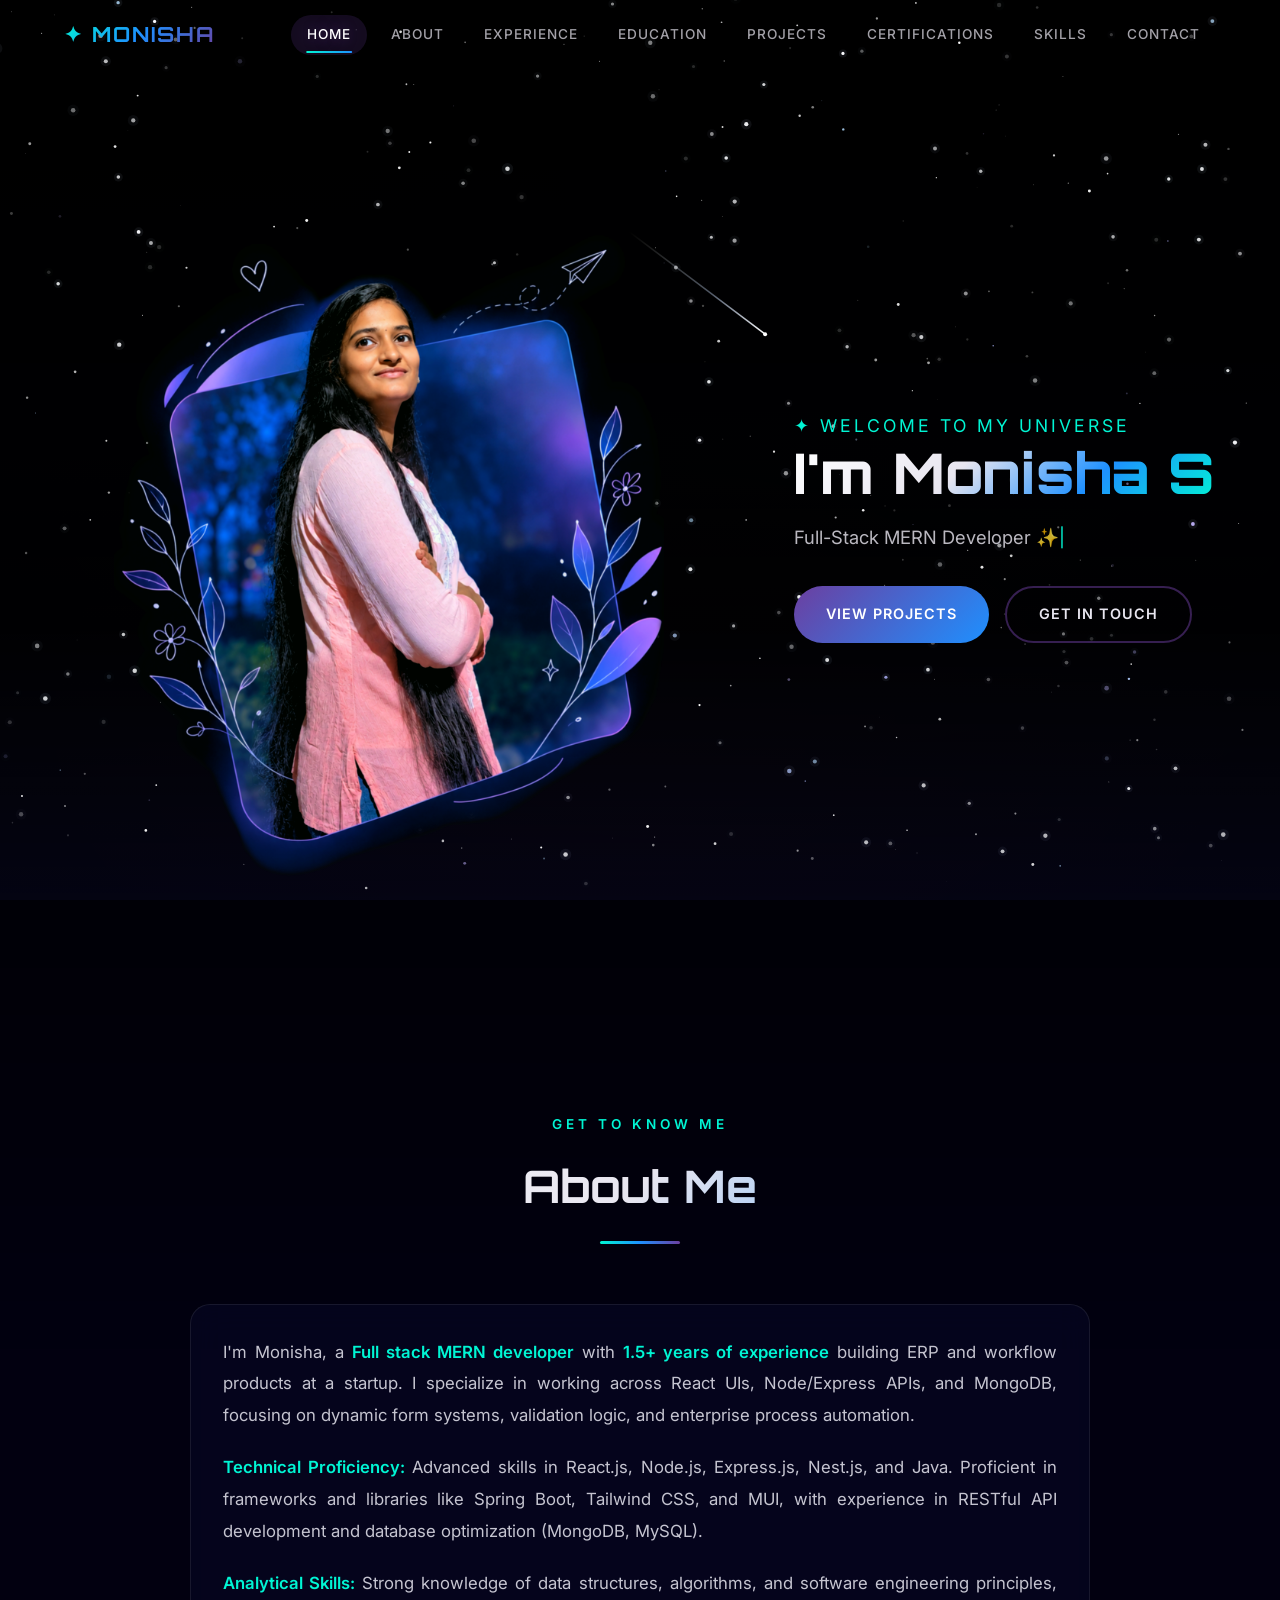
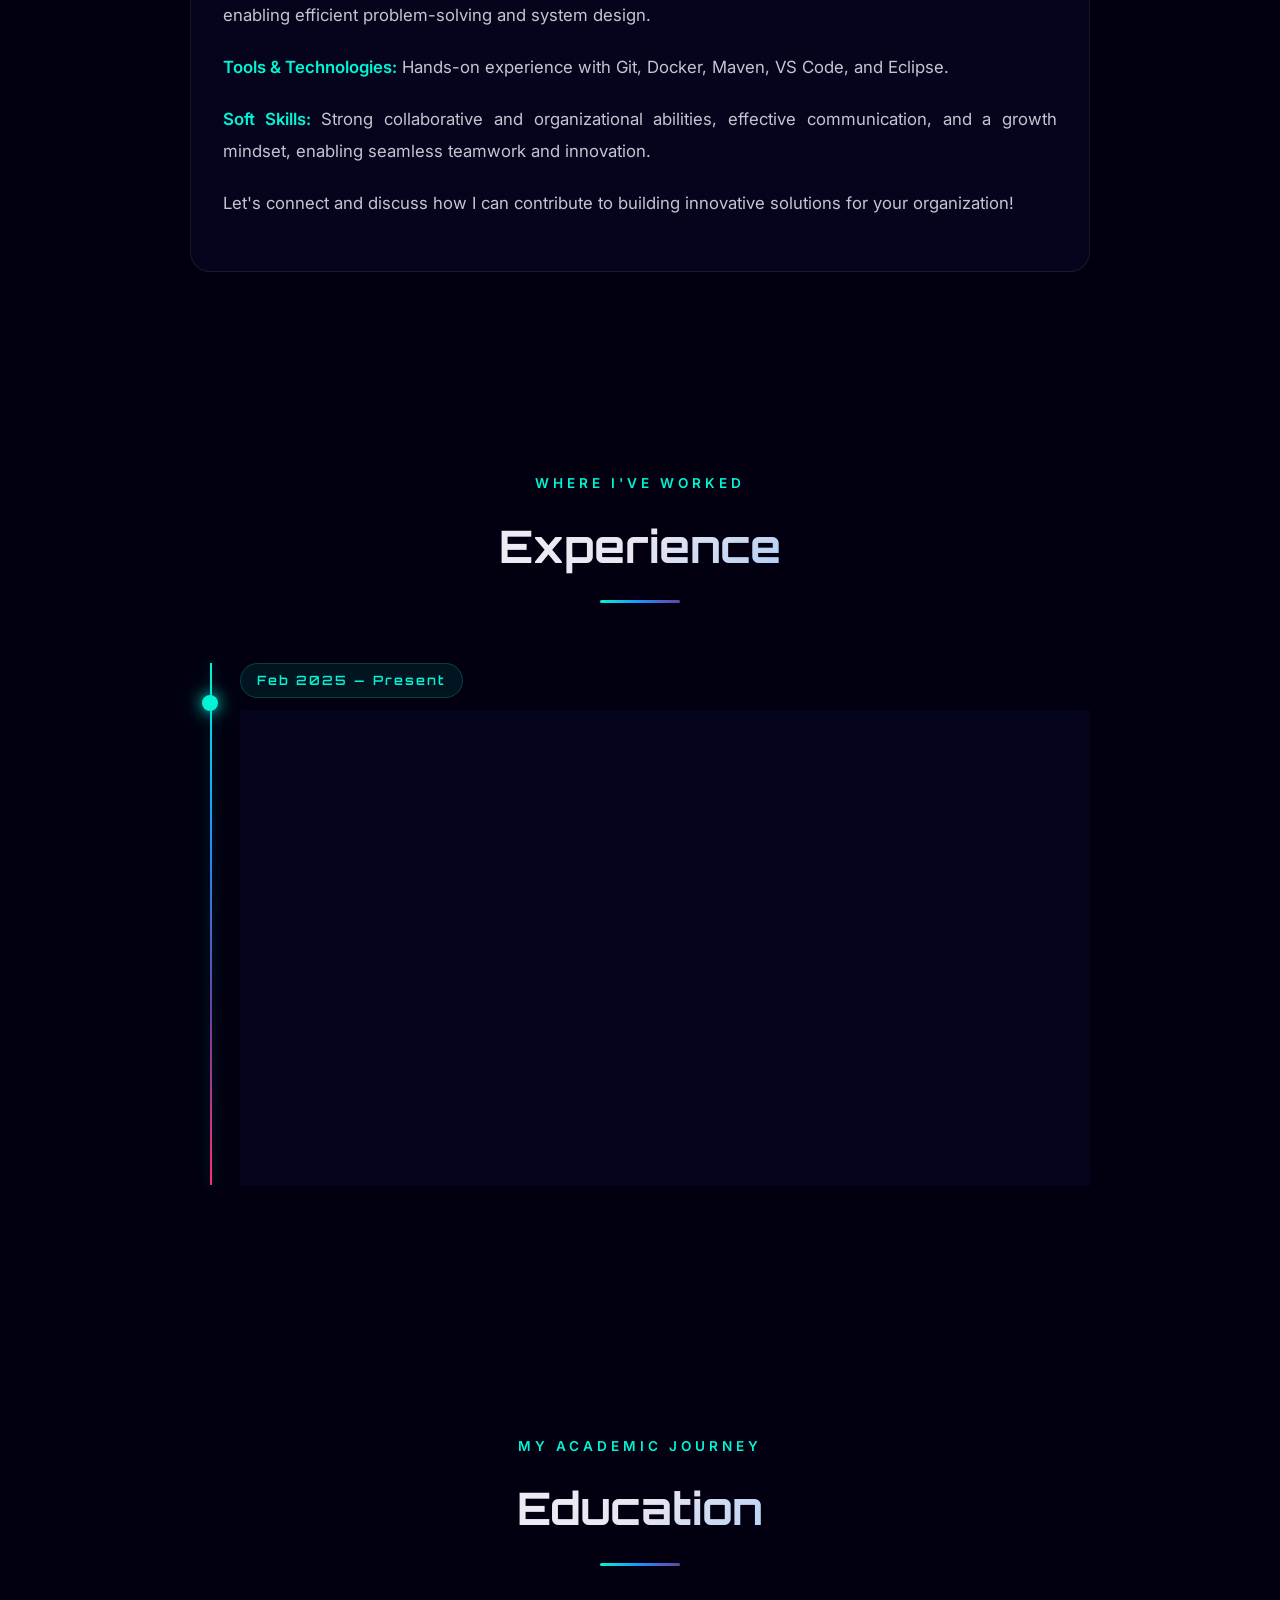
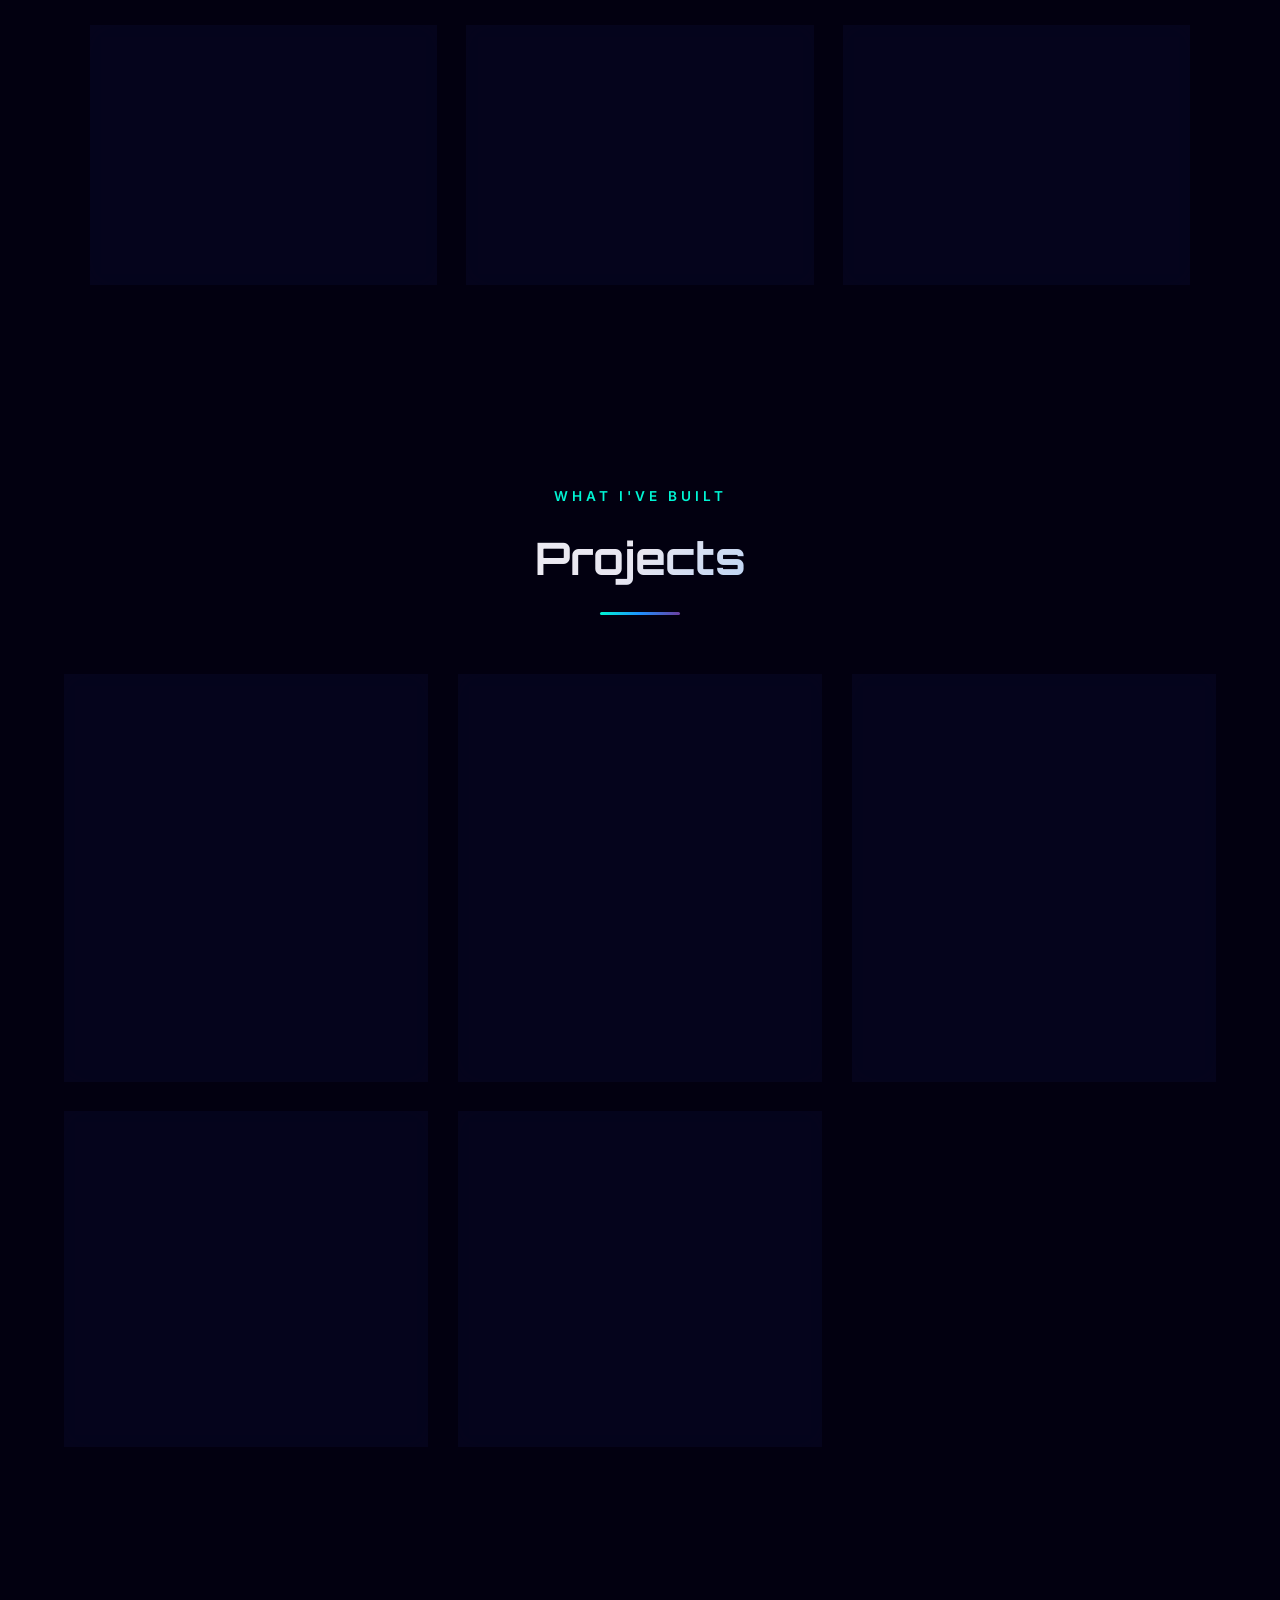
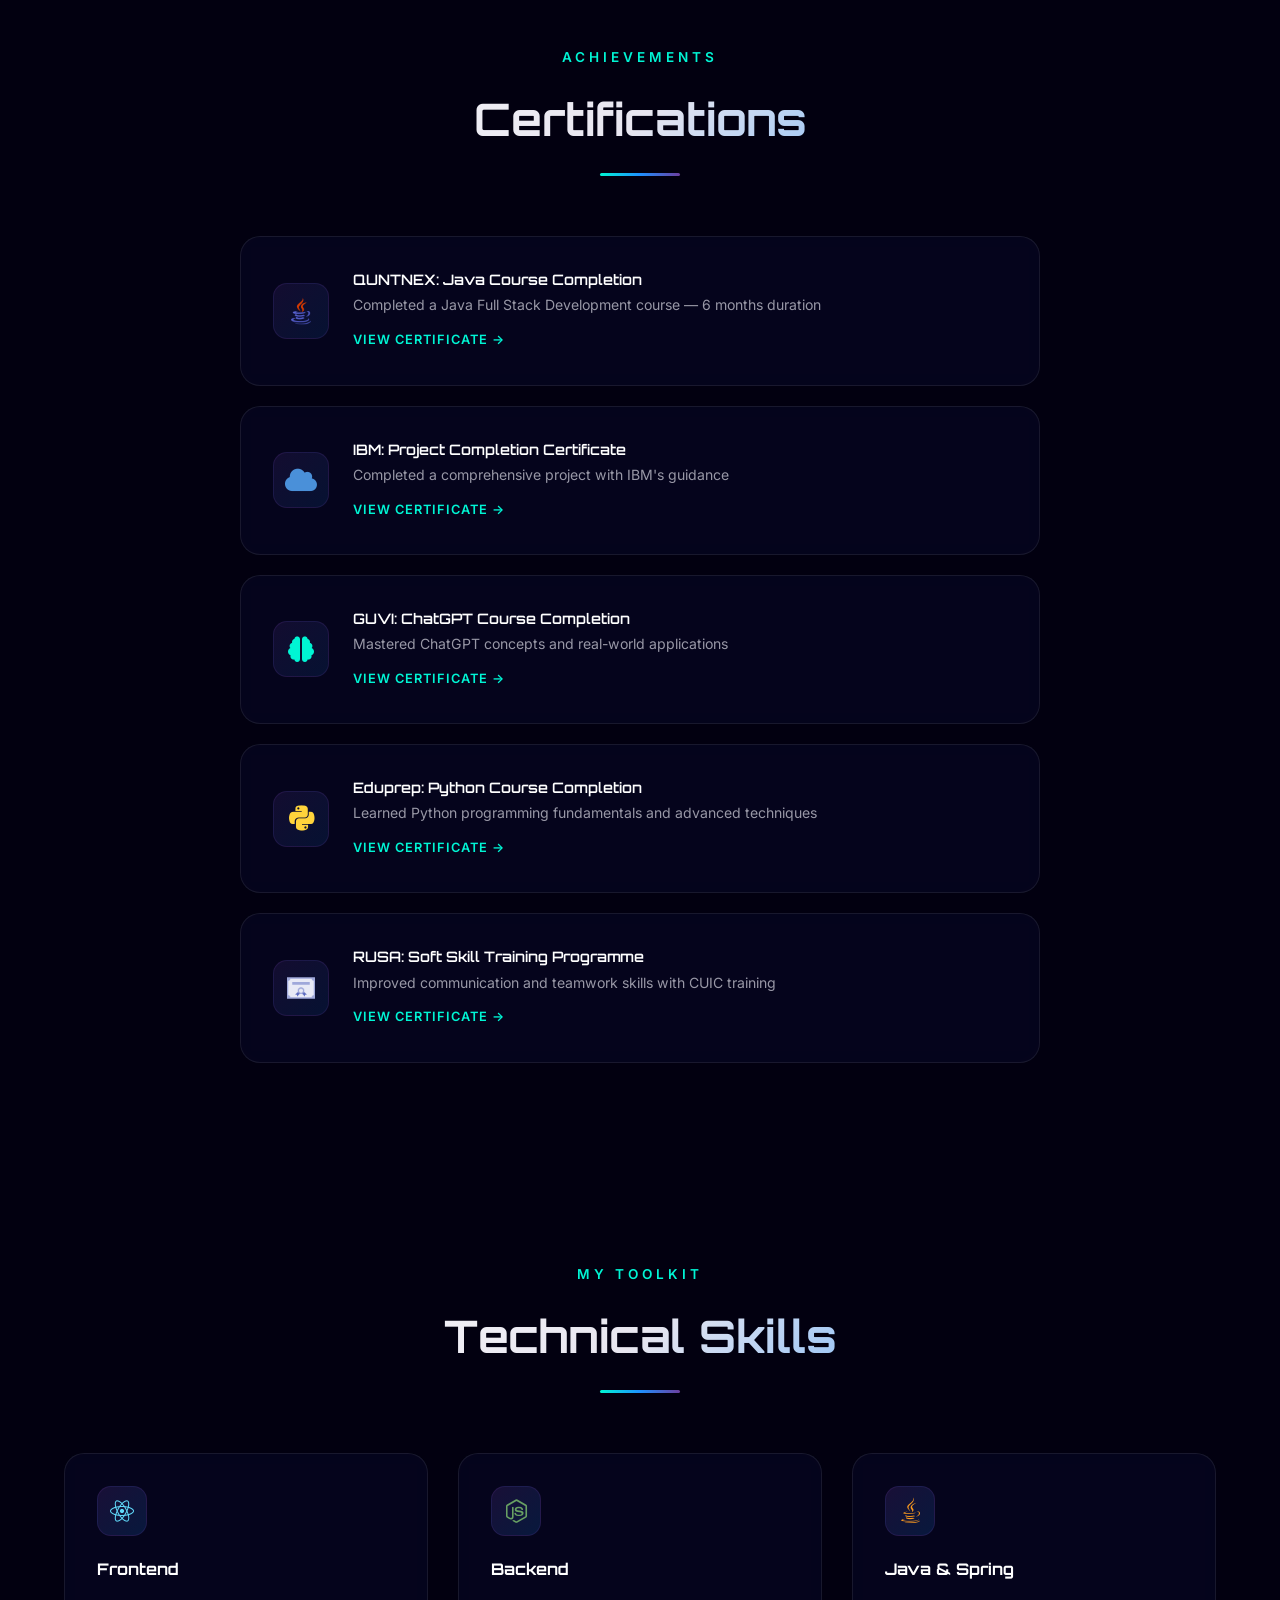
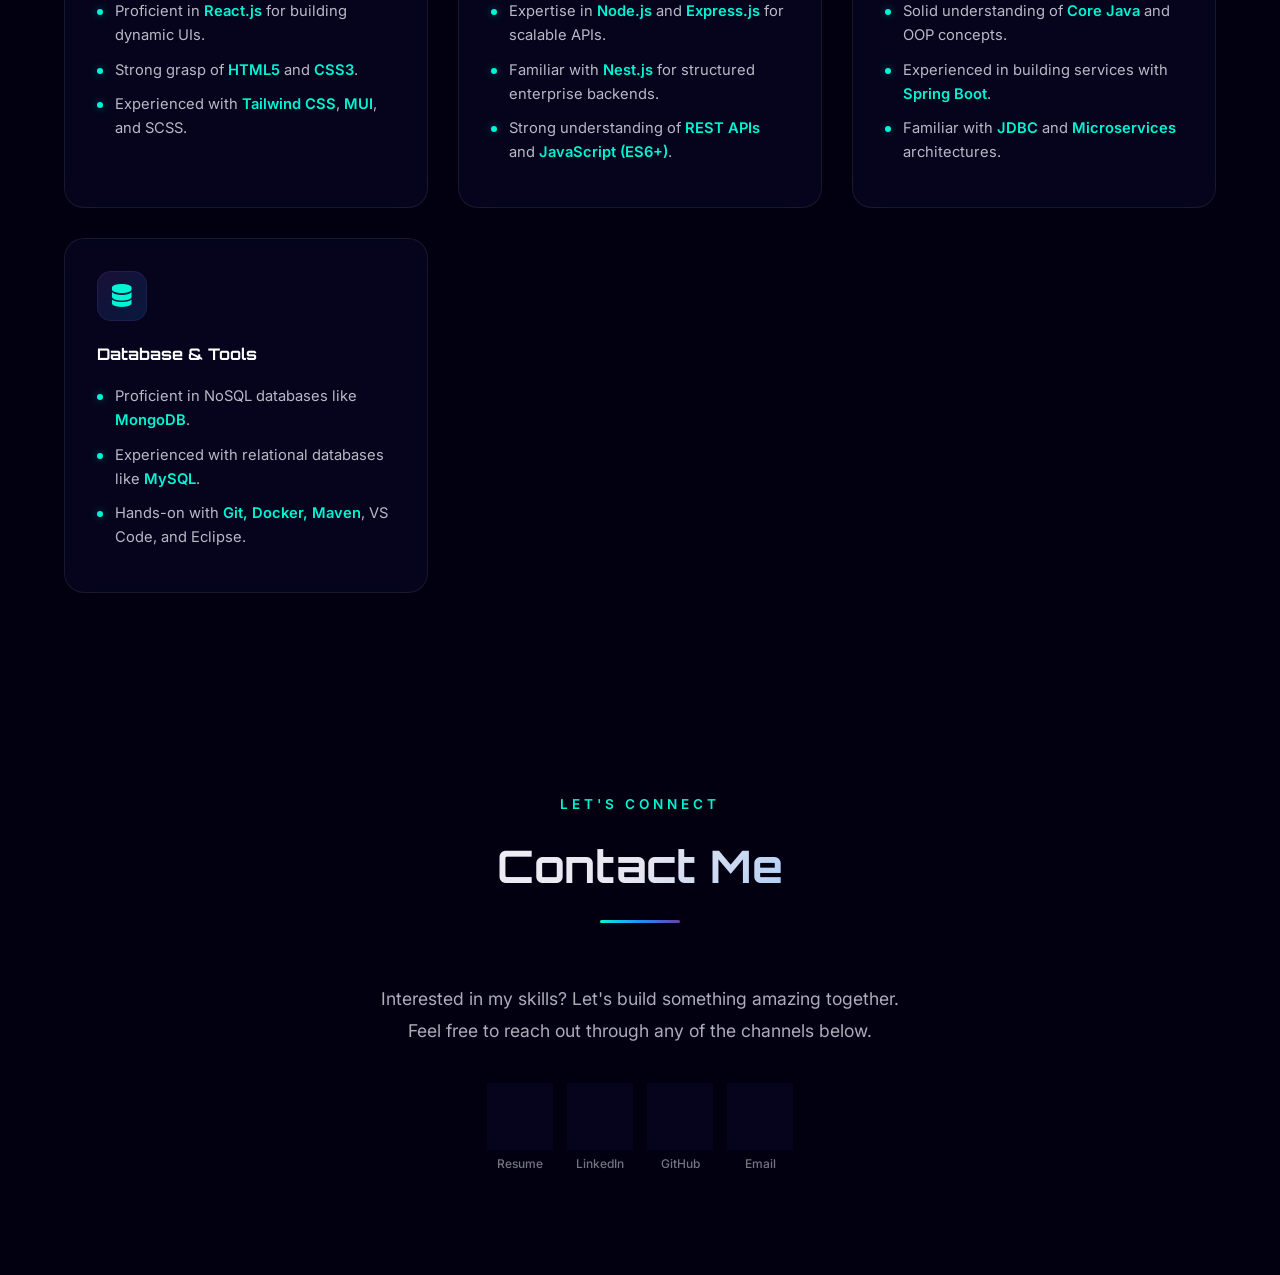
==== commit aa87a10a: "feat: update in about section" ====
--- a/webapp/index.html
+++ b/webapp/index.html
@@ -64,7 +64,7 @@
             <div class="section-line"></div>
         </div>
         <div class="about-content glass-card reveal">
-            <p>I'm Monisha, a <span class="highlight">Full stack MERN developer</span> with <span class="highlight">1.8 years of experience</span> building ERP and workflow products at a startup. I specialize in working across React UIs, Node/Express APIs, and MongoDB, focusing on dynamic form systems, validation logic, and enterprise process automation.</p>
+            <p>I'm Monisha, a <span class="highlight">Full stack MERN developer</span> with <span class="highlight">1.5+ years of experience</span> building ERP and workflow products at a startup. I specialize in working across React UIs, Node/Express APIs, and MongoDB, focusing on dynamic form systems, validation logic, and enterprise process automation.</p>
 
             <p><span class="highlight">Technical Proficiency:</span> Advanced skills in React.js, Node.js, Express.js, Nest.js, and Java. Proficient in frameworks and libraries like Spring Boot, Tailwind CSS, and MUI, with experience in RESTful API development and database optimization (MongoDB, MySQL).</p>
 
--- a/webapp/style1.css
+++ b/webapp/style1.css
@@ -64,14 +64,27 @@
   content: '';
   position: fixed;
   inset: 0;
+  z-index: -3;
+  background:
+    radial-gradient(ellipse 80% 50% at 20% 40%, rgba(108, 63, 160, 0.05) 0%, transparent 70%),
+    radial-gradient(ellipse 60% 40% at 80% 20%, rgba(30, 144, 255, 0.03) 0%, transparent 70%),
+    radial-gradient(ellipse 70% 60% at 50% 80%, rgba(255, 45, 117, 0.03) 0%, transparent 70%),
+    radial-gradient(ellipse 90% 70% at 60% 50%, rgba(0, 245, 212, 0.02) 0%, transparent 70%),
+    linear-gradient(180deg, #0a0a2e 0%, #111133 30%, #15153a 50%, #0d0d2b 80%, #0a0a2e 100%);
+  animation: nebulaShift 25s ease-in-out infinite alternate;
+}
+
+/* Dark gradient overlay for hero section that fades out as you scroll down */
+body::after {
+  content: '';
+  position: absolute;
+  top: 0;
+  left: 0;
+  width: 100%;
+  height: 150vh;
   z-index: -2;
-  background:
-    radial-gradient(ellipse 80% 50% at 20% 40%, rgba(108, 63, 160, 0.15) 0%, transparent 70%),
-    radial-gradient(ellipse 60% 40% at 80% 20%, rgba(30, 144, 255, 0.1) 0%, transparent 70%),
-    radial-gradient(ellipse 70% 60% at 50% 80%, rgba(255, 45, 117, 0.08) 0%, transparent 70%),
-    radial-gradient(ellipse 90% 70% at 60% 50%, rgba(0, 245, 212, 0.05) 0%, transparent 70%),
-    linear-gradient(180deg, #020010 0%, #0a0a2e 30%, #0d0d35 50%, #06061e 80%, #020010 100%);
-  animation: nebulaShift 25s ease-in-out infinite alternate;
+  background: linear-gradient(180deg, #000000 0%, rgba(0, 0, 0, 0.95) 70vh, transparent 150vh);
+  pointer-events: none;
 }
 
 @keyframes nebulaShift {
@@ -249,12 +262,12 @@
   position: relative;
   flex-shrink: 0;
   width: 650px;
-  height: 700px;
+  height: auto;
+  padding: 40px 0;
   display: flex;
   align-items: center;
   justify-content: center;
   z-index: 1;
-  background: radial-gradient(circle, rgba(0, 0, 0, 0.95) 20%, rgba(0, 0, 0, 0.5) 50%, transparent 75%);
 }
 
 /* Portal canvas behind the photo */
@@ -272,6 +285,7 @@
   z-index: 2;
   width: 550px;
   height: auto;
+  aspect-ratio: 3 / 4;
   object-fit: cover;
   transition: var(--transition-smooth);
   /* Prevent star particles from bleeding over the photo */
@@ -1150,12 +1164,14 @@
     gap: 50px;
   }
   .hero-image-wrapper {
-    width: 420px;
-    height: 480px;
+    width: 550px;
+    height: auto;
+    max-width: 100%;
   }
   .hero-image {
-    width: 340px;
-    height: 400px;
+    width: 450px;
+    height: auto;
+    max-width: 100%;
   }
 }
 
@@ -1210,13 +1226,15 @@
   }
 
   .hero-image-wrapper {
-    width: 340px;
-    height: 400px;
+    width: 450px;
+    height: auto;
+    max-width: 100%;
   }
 
   .hero-image {
-    width: 280px;
-    height: 340px;
+    width: 380px;
+    height: auto;
+    max-width: 100%;
   }
 
   .hero-subtitle {
@@ -1272,13 +1290,15 @@
   }
 
   .hero-image-wrapper {
-    width: 300px;
-    height: 360px;
+    width: 380px;
+    height: auto;
+    max-width: 100%;
   }
 
   .hero-image {
-    width: 250px;
-    height: 300px;
+    width: 340px;
+    height: auto;
+    max-width: 100%;
   }
 
   .hero-title {
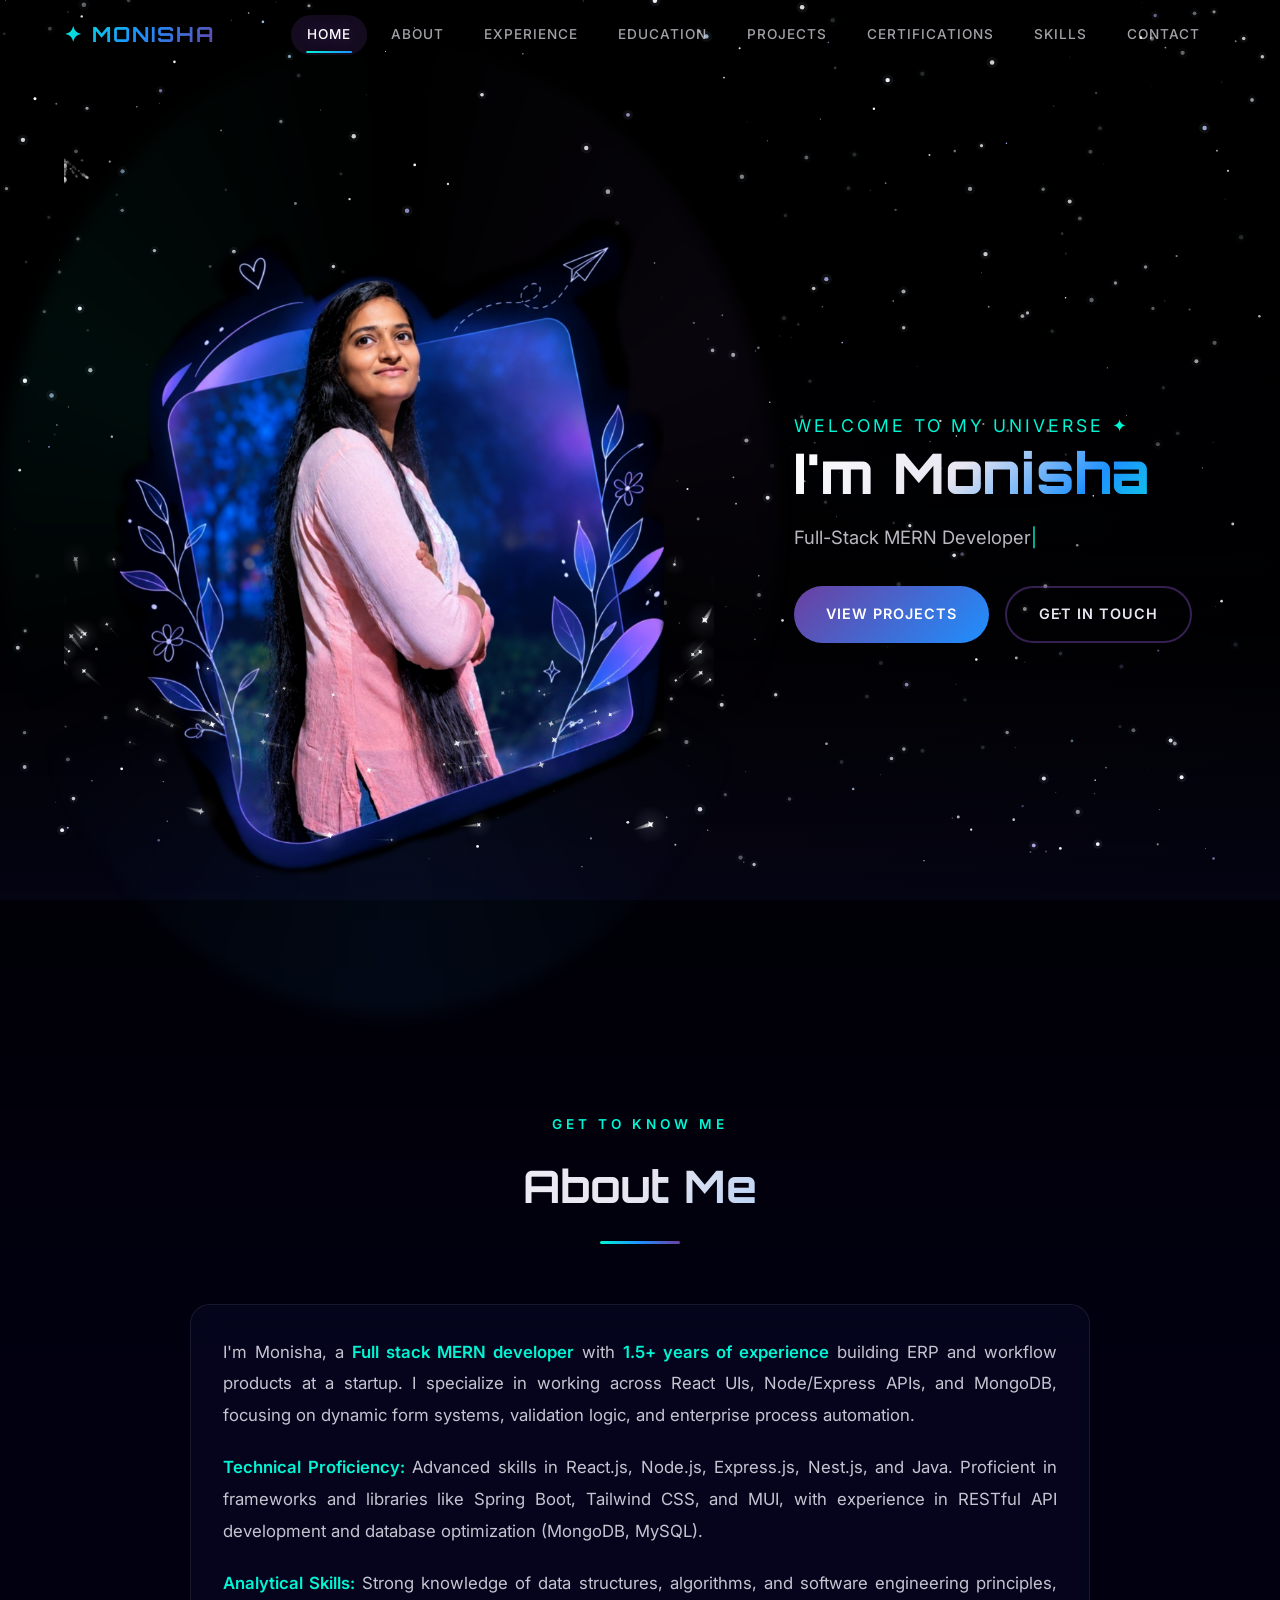
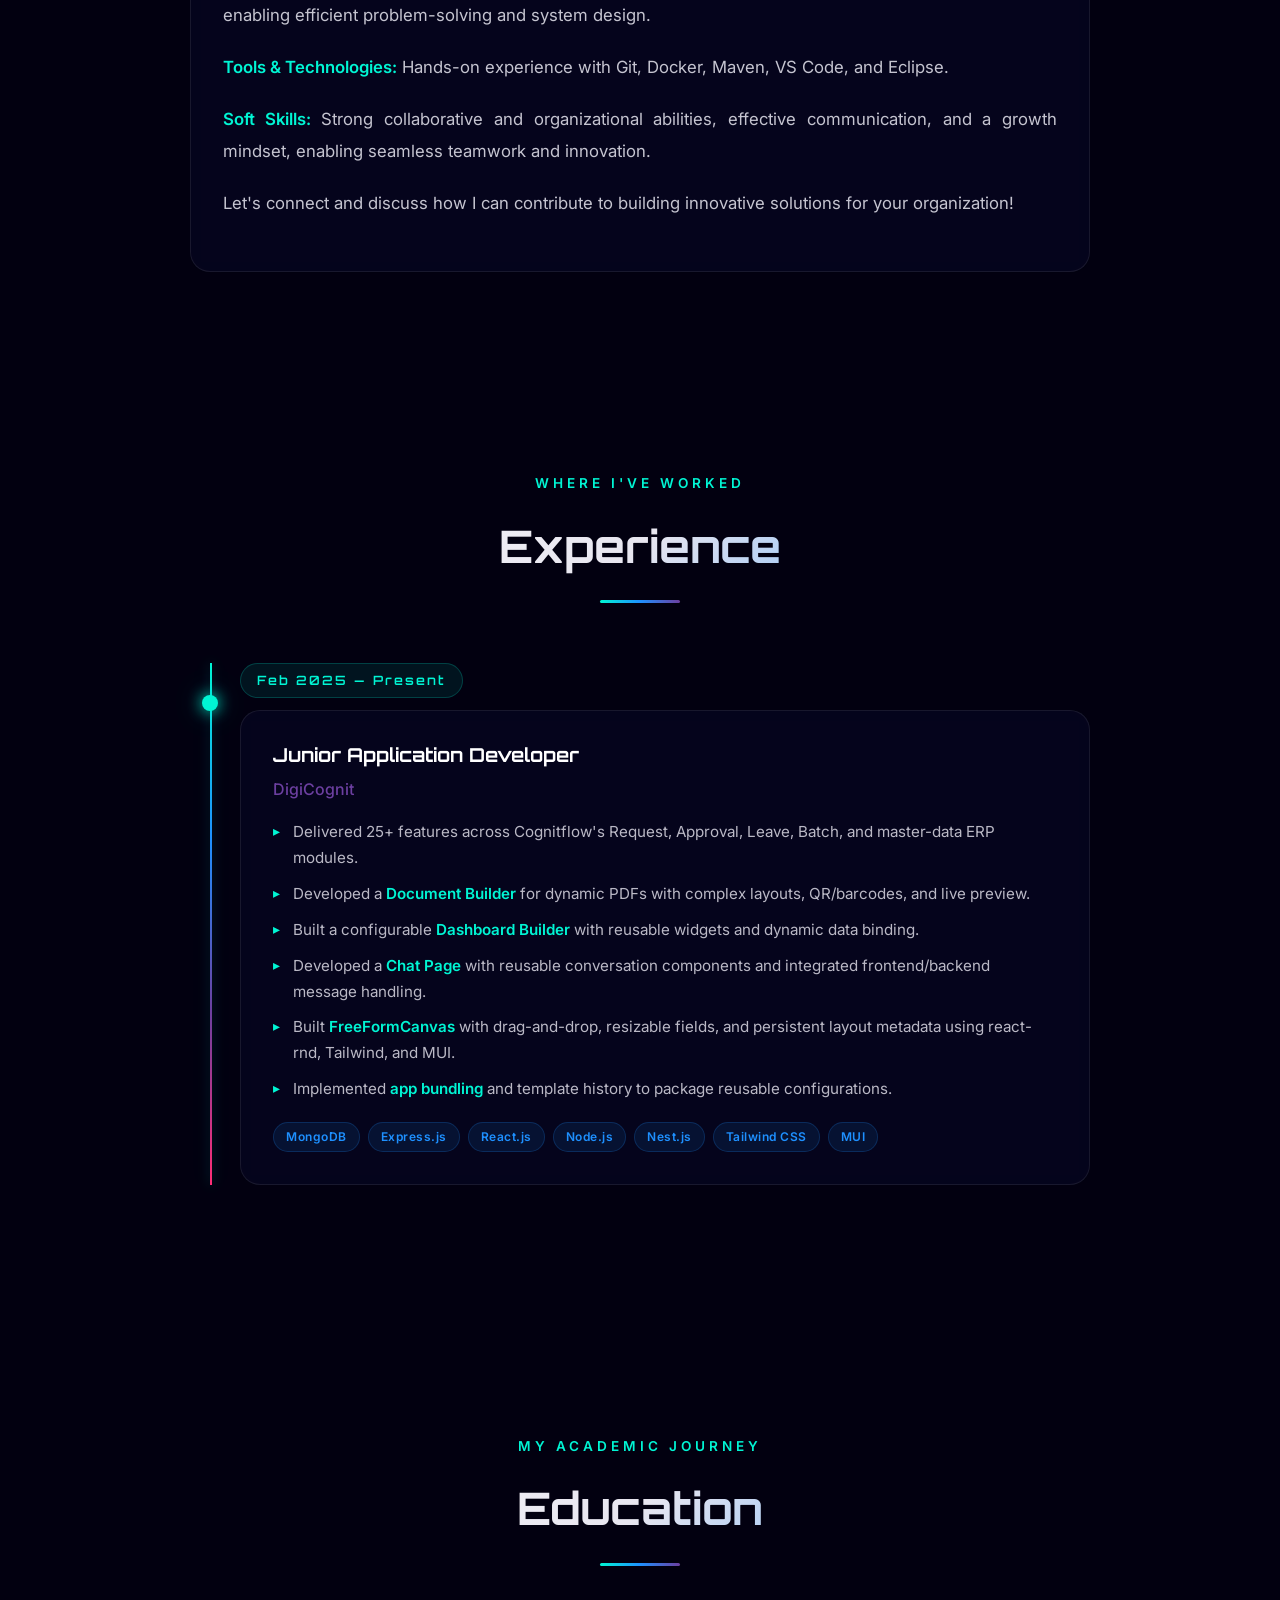
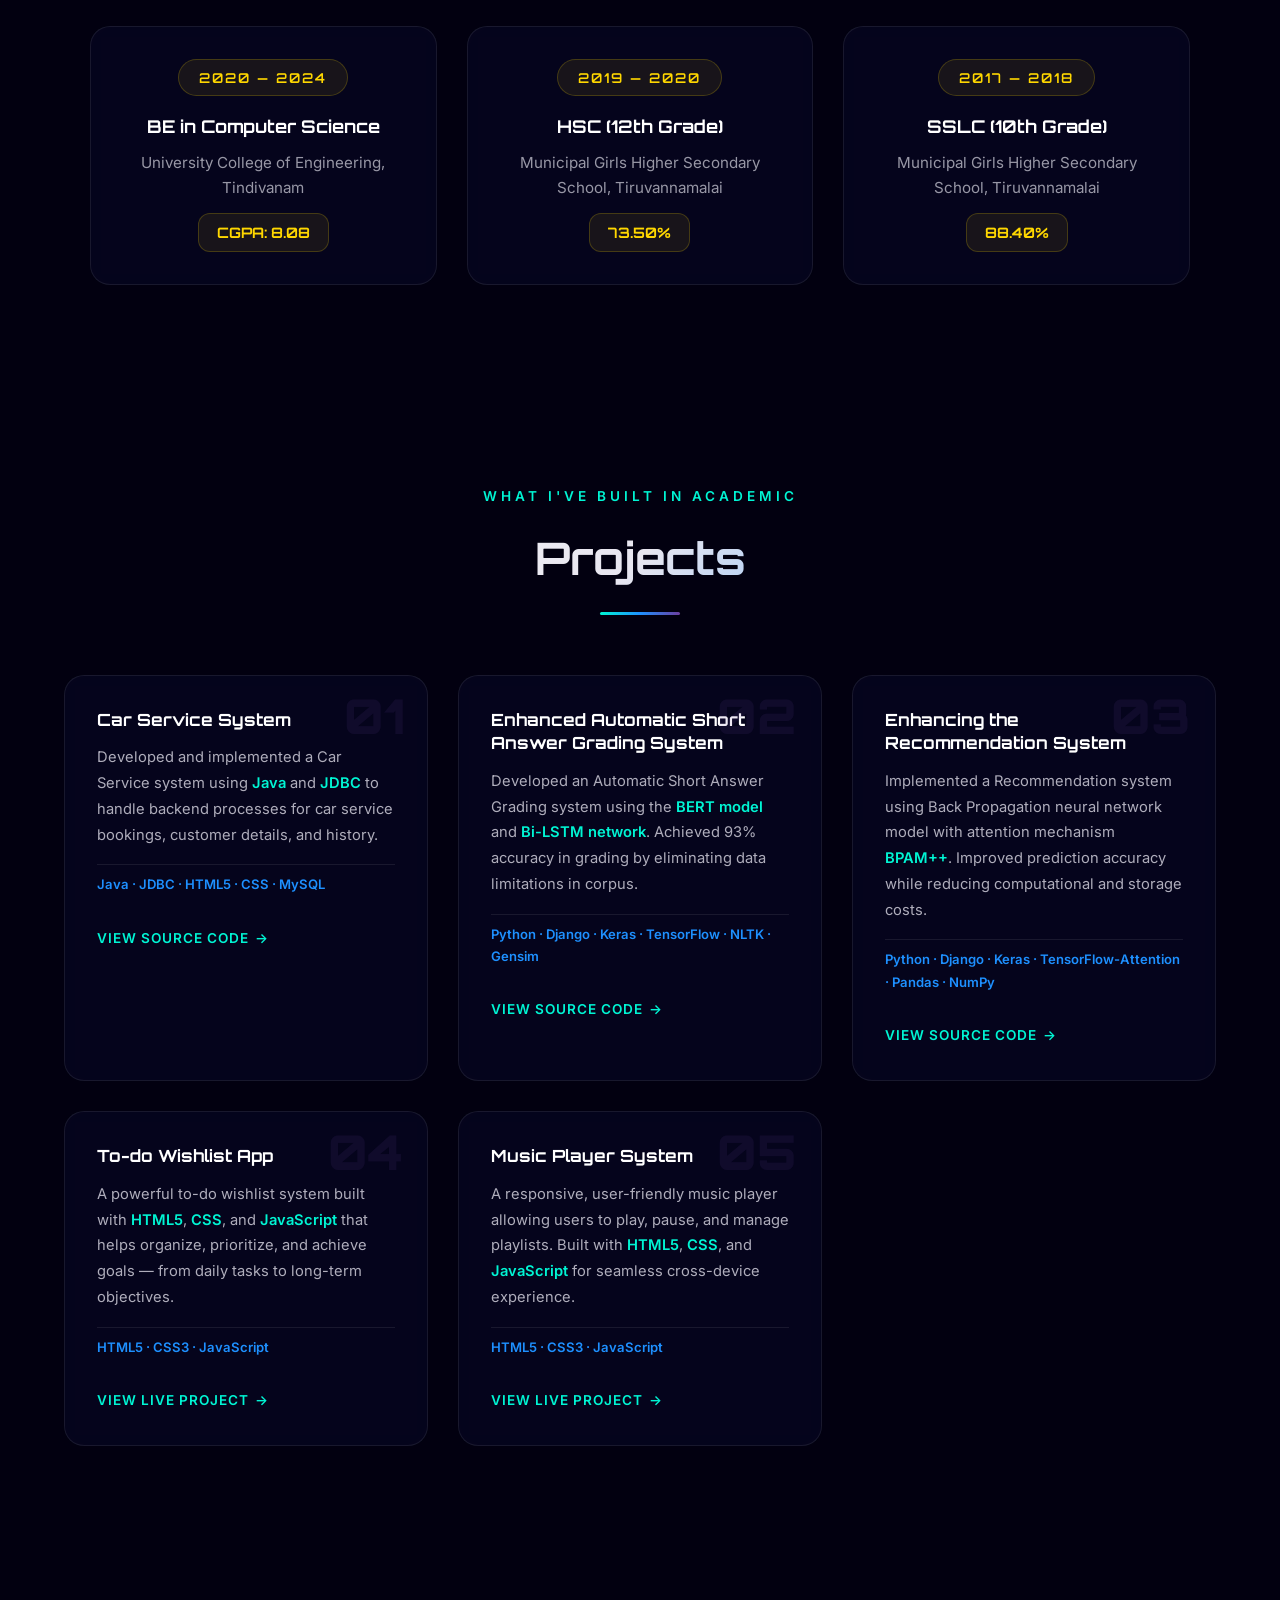
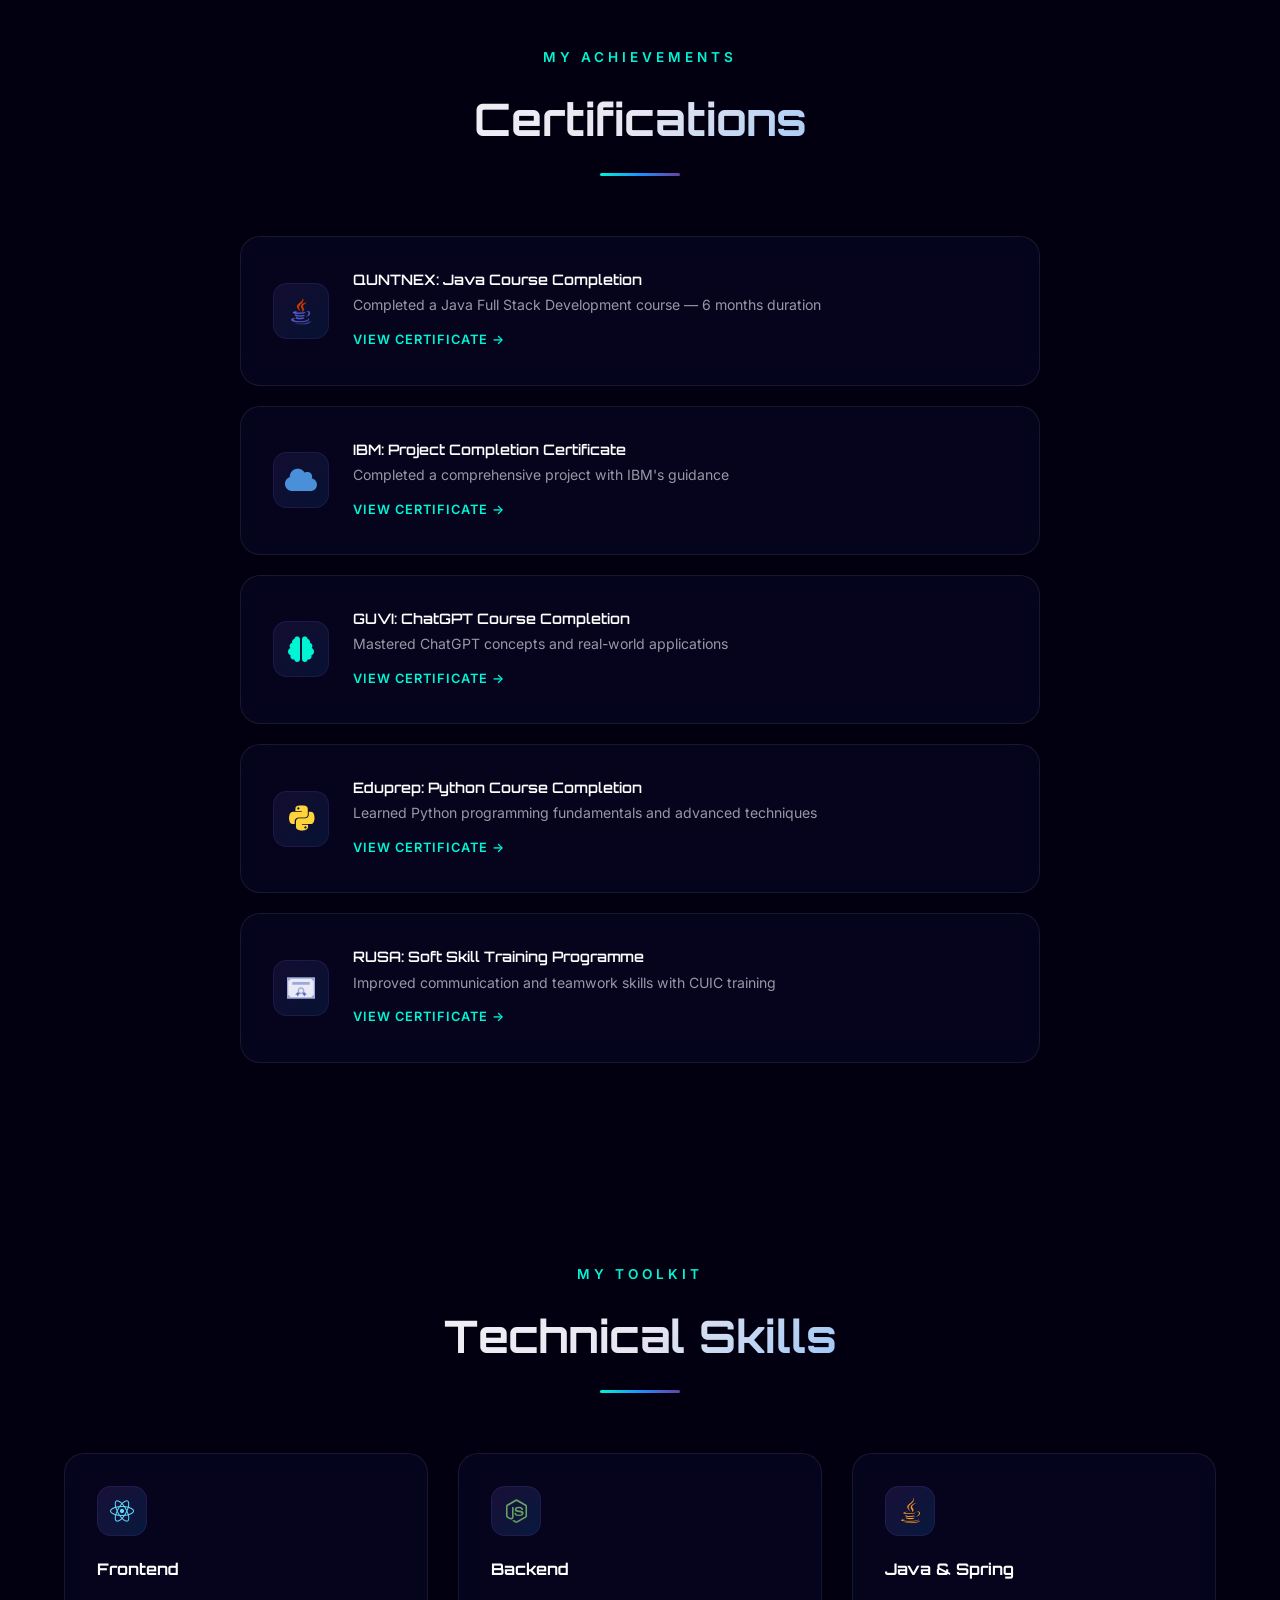
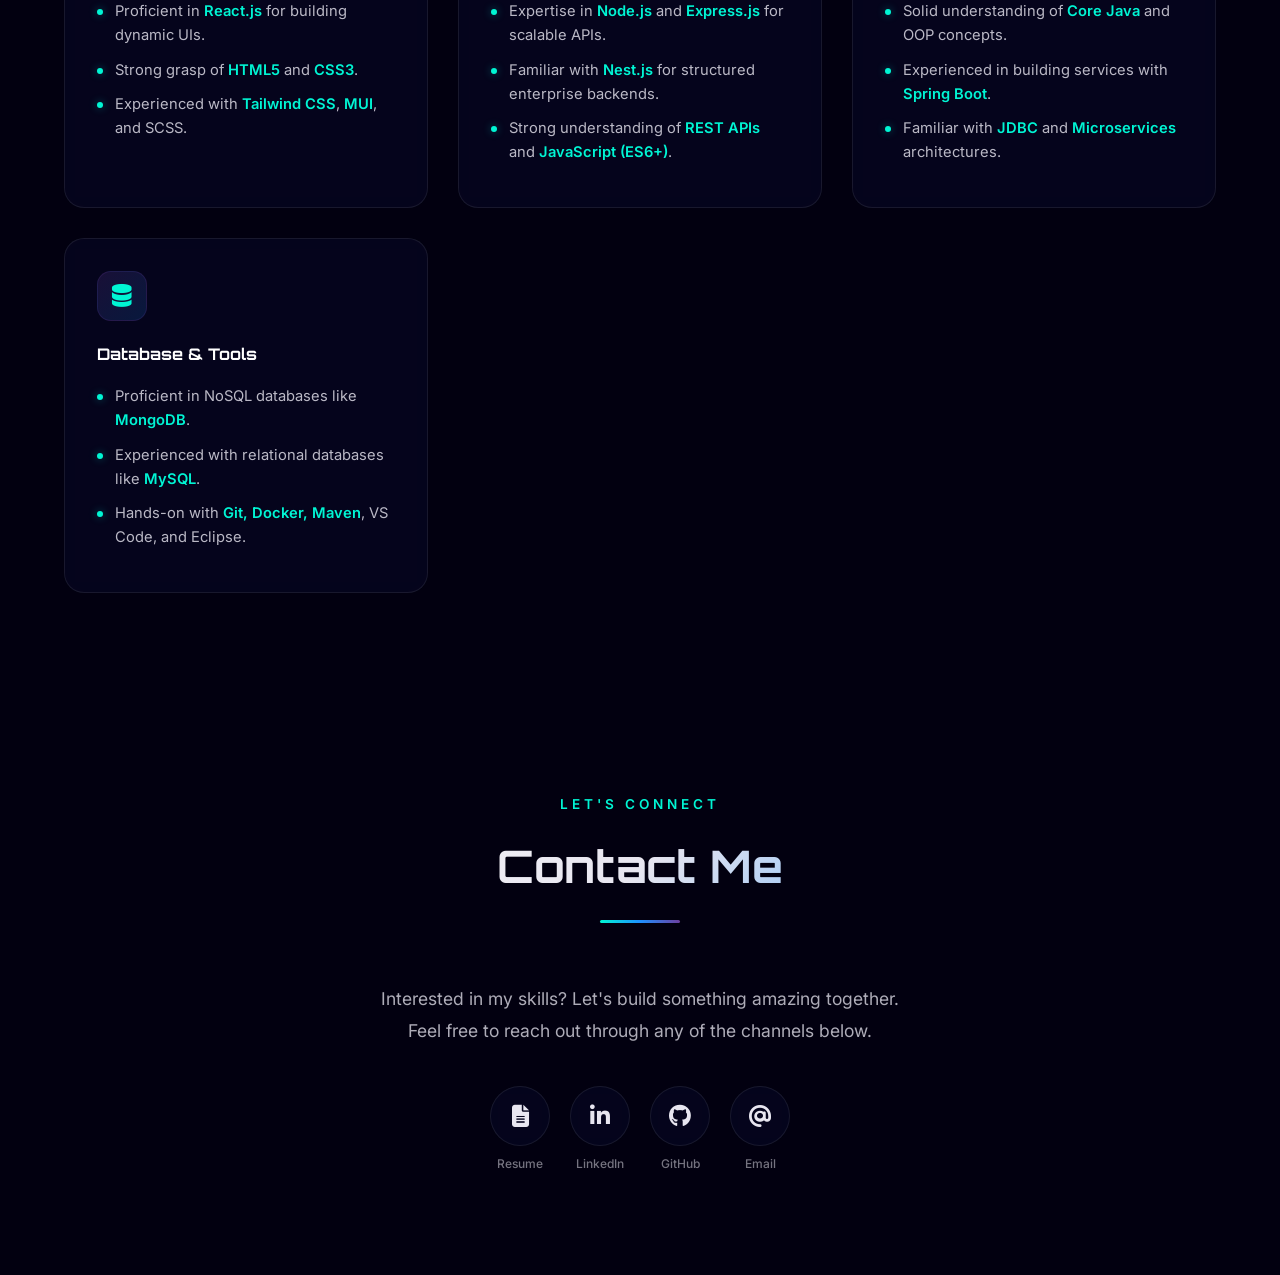
==== commit ab4a89f9: "feat: add swirl vortex styles, scripts, and asset images" ====
--- a/webapp/index.html
+++ b/webapp/index.html
@@ -40,11 +40,11 @@
         <div class="hero-content">
             <div class="hero-image-wrapper">
                 <canvas id="portal-canvas"></canvas>
-                <img src="monipf3.jpg" alt="Monisha S — Full-Stack Developer" class="hero-image">
+                <img src="monipf3.png" alt="Monisha S — Full-Stack Developer" class="hero-image">
             </div>
             <div class="hero-text">
-                <span class="hero-greeting">✦ Welcome to My Universe</span>
-                <h1 class="hero-title">I'm Monisha S</h1>
+                <span class="hero-greeting">Welcome to My Universe ✦ </span>
+                <h1 class="hero-title">I'm Monisha</h1>
                 <p class="hero-subtitle">
                     <span id="typed-text"></span><span class="typed-cursor">|</span>
                 </p>
@@ -145,7 +145,7 @@
     <!-- ========== PROJECTS SECTION ========== -->
     <section class="section" id="projects">
         <div class="section-header reveal">
-            <span class="section-label">What I've Built</span>
+            <span class="section-label">What I've Built in Academic</span>
             <h2 class="section-title">Projects</h2>
             <div class="section-line"></div>
         </div>
@@ -191,7 +191,7 @@
     <!-- ========== CERTIFICATIONS SECTION ========== -->
     <section class="section" id="certifications">
         <div class="section-header reveal">
-            <span class="section-label">Achievements</span>
+            <span class="section-label">My Achievements</span>
             <h2 class="section-title">Certifications</h2>
             <div class="section-line"></div>
         </div>
--- a/webapp/style1.css
+++ b/webapp/style1.css
@@ -270,13 +270,13 @@
   z-index: 1;
 }
 
-/* Portal canvas behind the photo */
+/* Portal canvas ON TOP of the photo (planetary ring effect) */
 #portal-canvas {
   position: absolute;
   inset: 0;
   width: 100%;
   height: 100%;
-  z-index: 0;
+  z-index: 3;
   pointer-events: none;
 }
 
@@ -290,6 +290,36 @@
   transition: var(--transition-smooth);
   /* Prevent star particles from bleeding over the photo */
   isolation: isolate;
+}
+
+/* Rotating gradient ring behind hero image */
+.hero-image-wrapper::before {
+  content: '';
+  position: absolute;
+  top: 50%;
+  left: 50%;
+  width: 120%;
+  height: 120%;
+  transform: translate(-50%, -50%);
+  background: conic-gradient(
+    from 0deg,
+    transparent 0deg,
+    rgba(108, 63, 160, 0.08) 60deg,
+    transparent 120deg,
+    rgba(30, 144, 255, 0.06) 180deg,
+    transparent 240deg,
+    rgba(0, 245, 212, 0.05) 300deg,
+    transparent 360deg
+  );
+  border-radius: 50%;
+  animation: orbitRingSpin 12s linear infinite;
+  z-index: 0;
+  pointer-events: none;
+  filter: blur(8px);
+}
+
+@keyframes orbitRingSpin {
+  to { transform: translate(-50%, -50%) rotate(360deg); }
 }
 
 .hero-image:hover {
